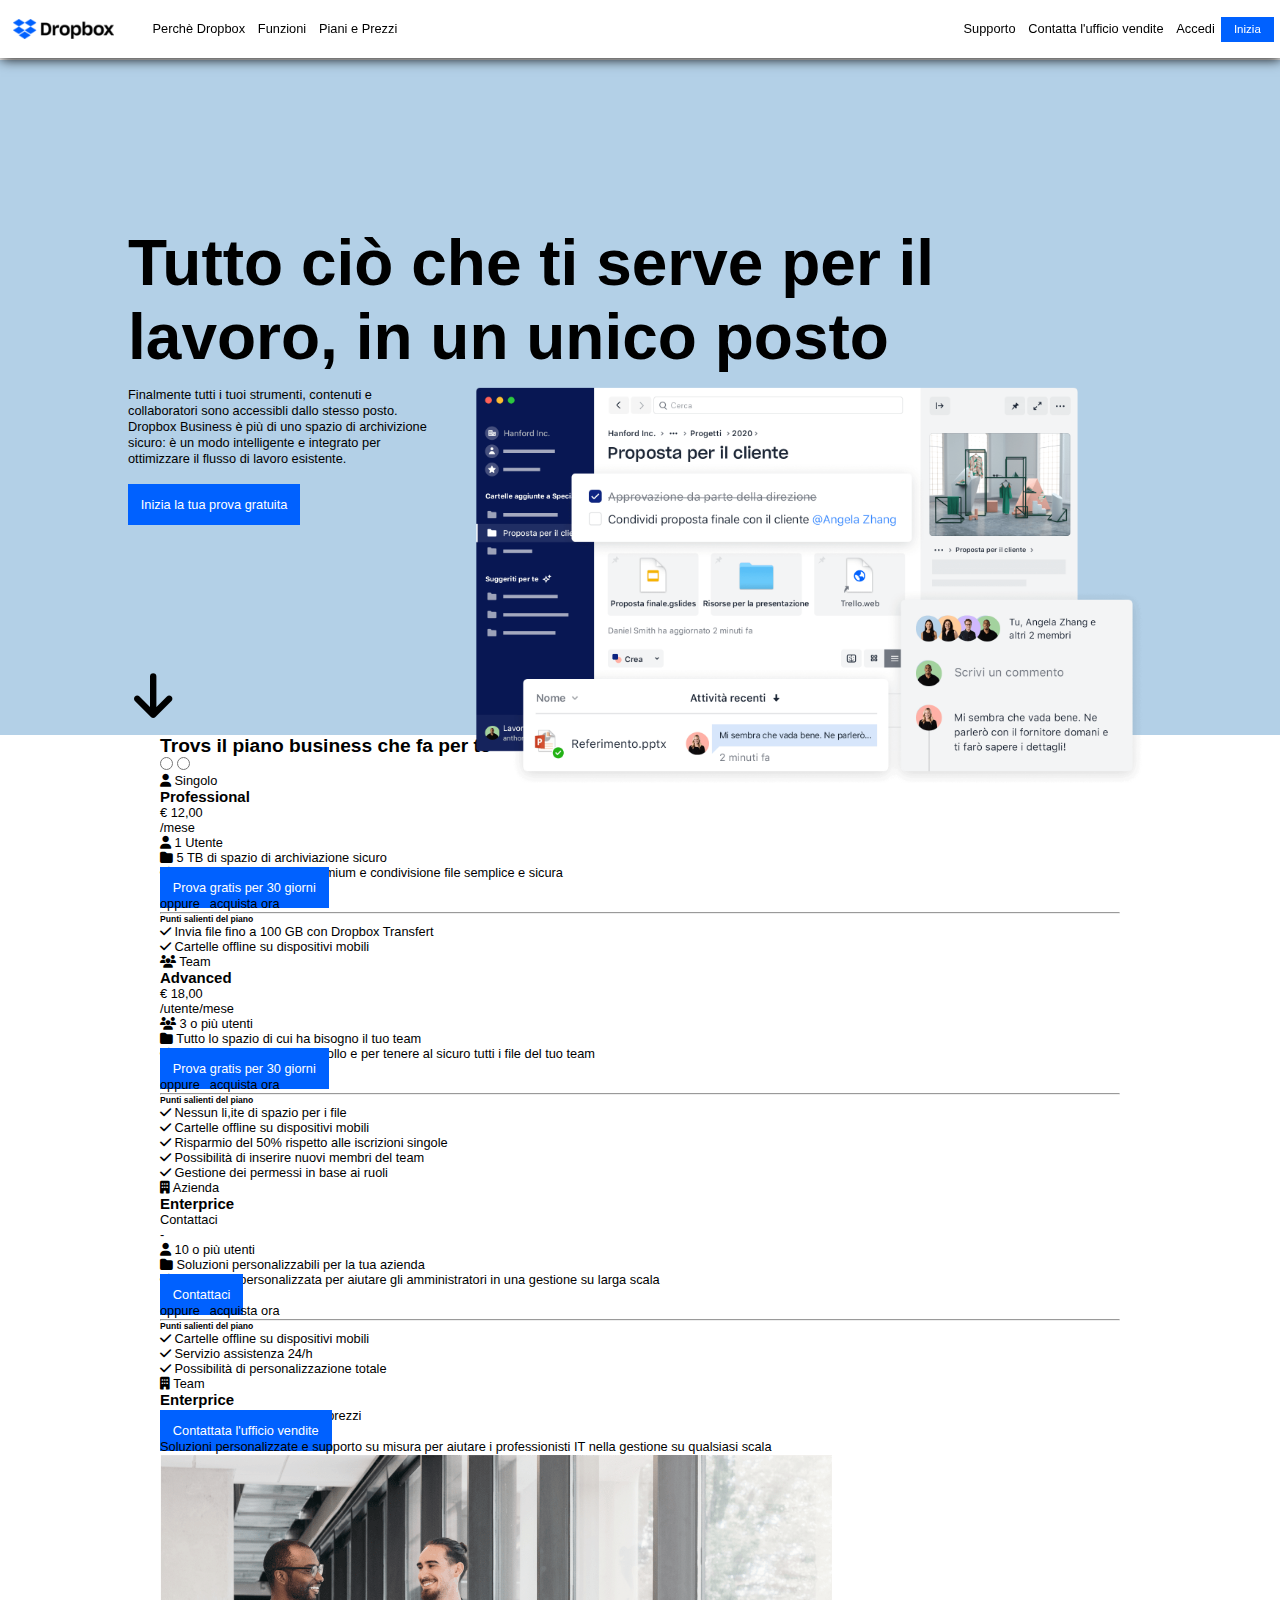
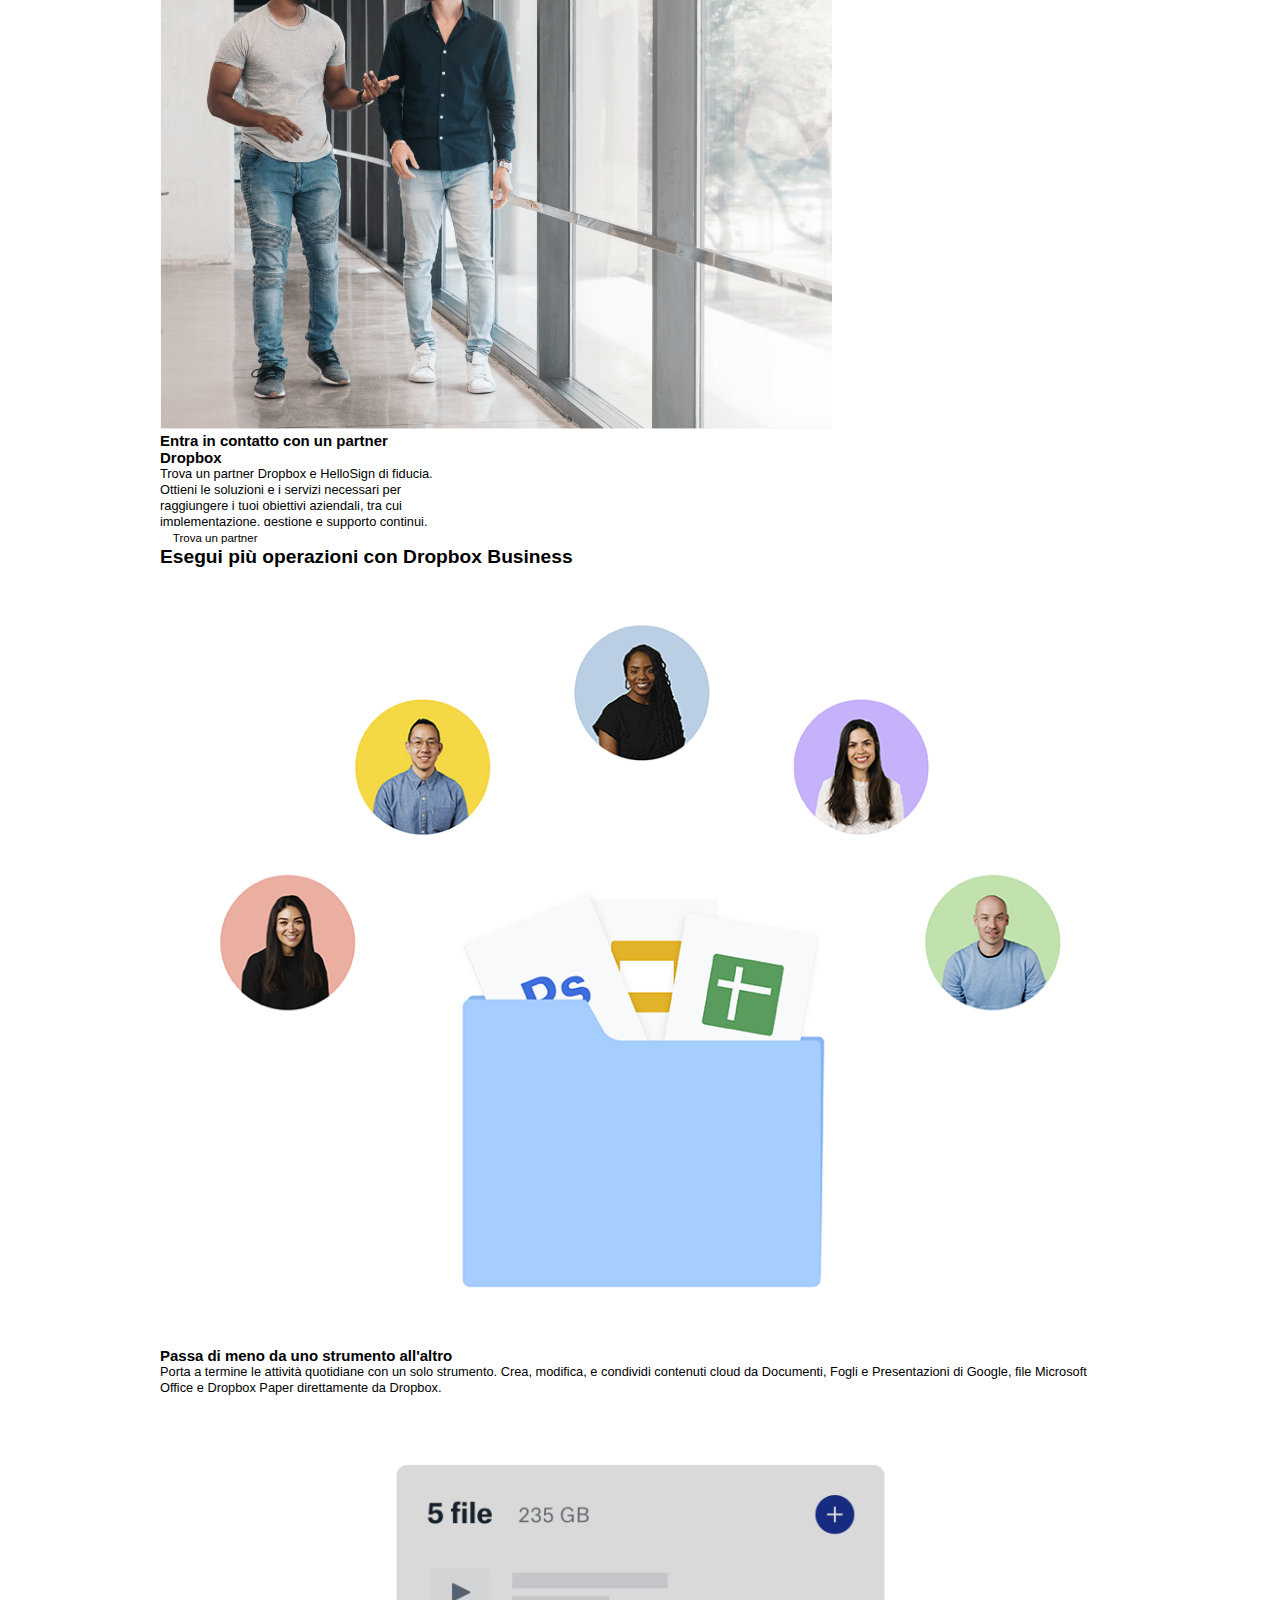
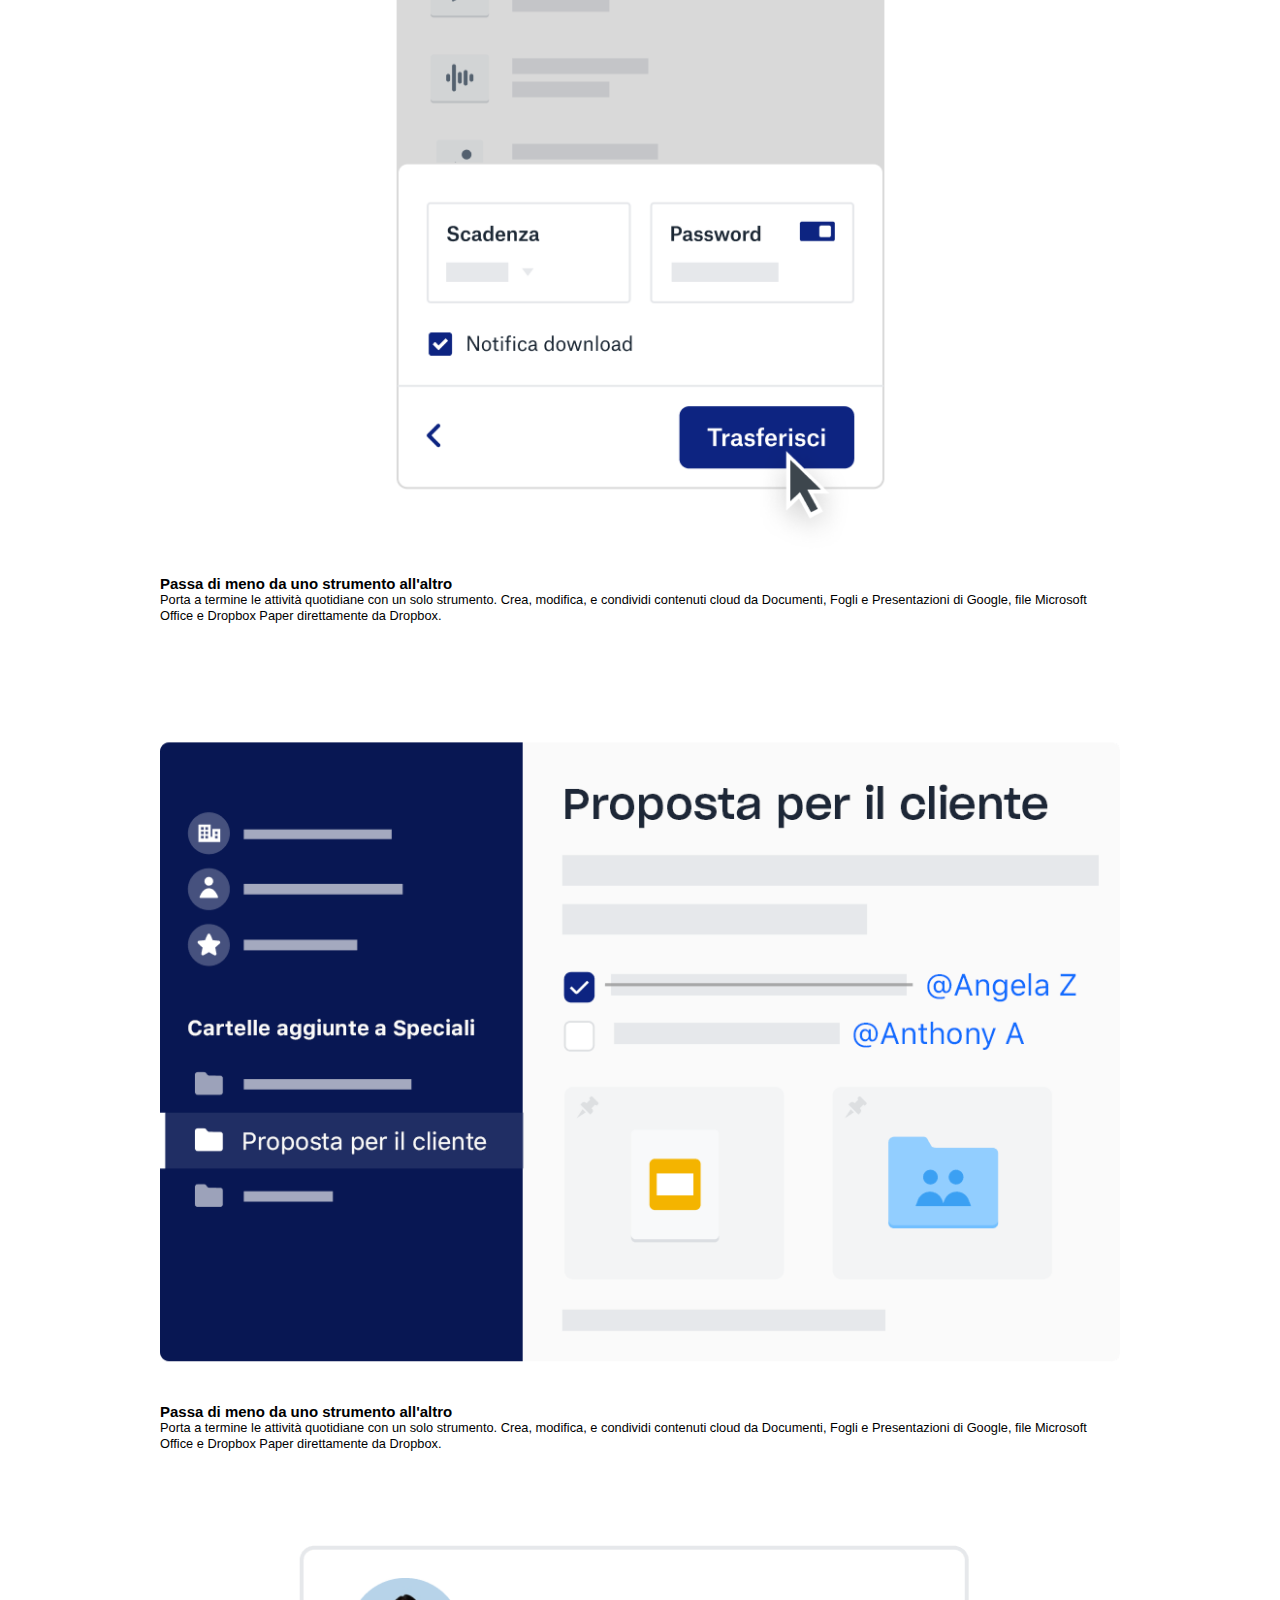
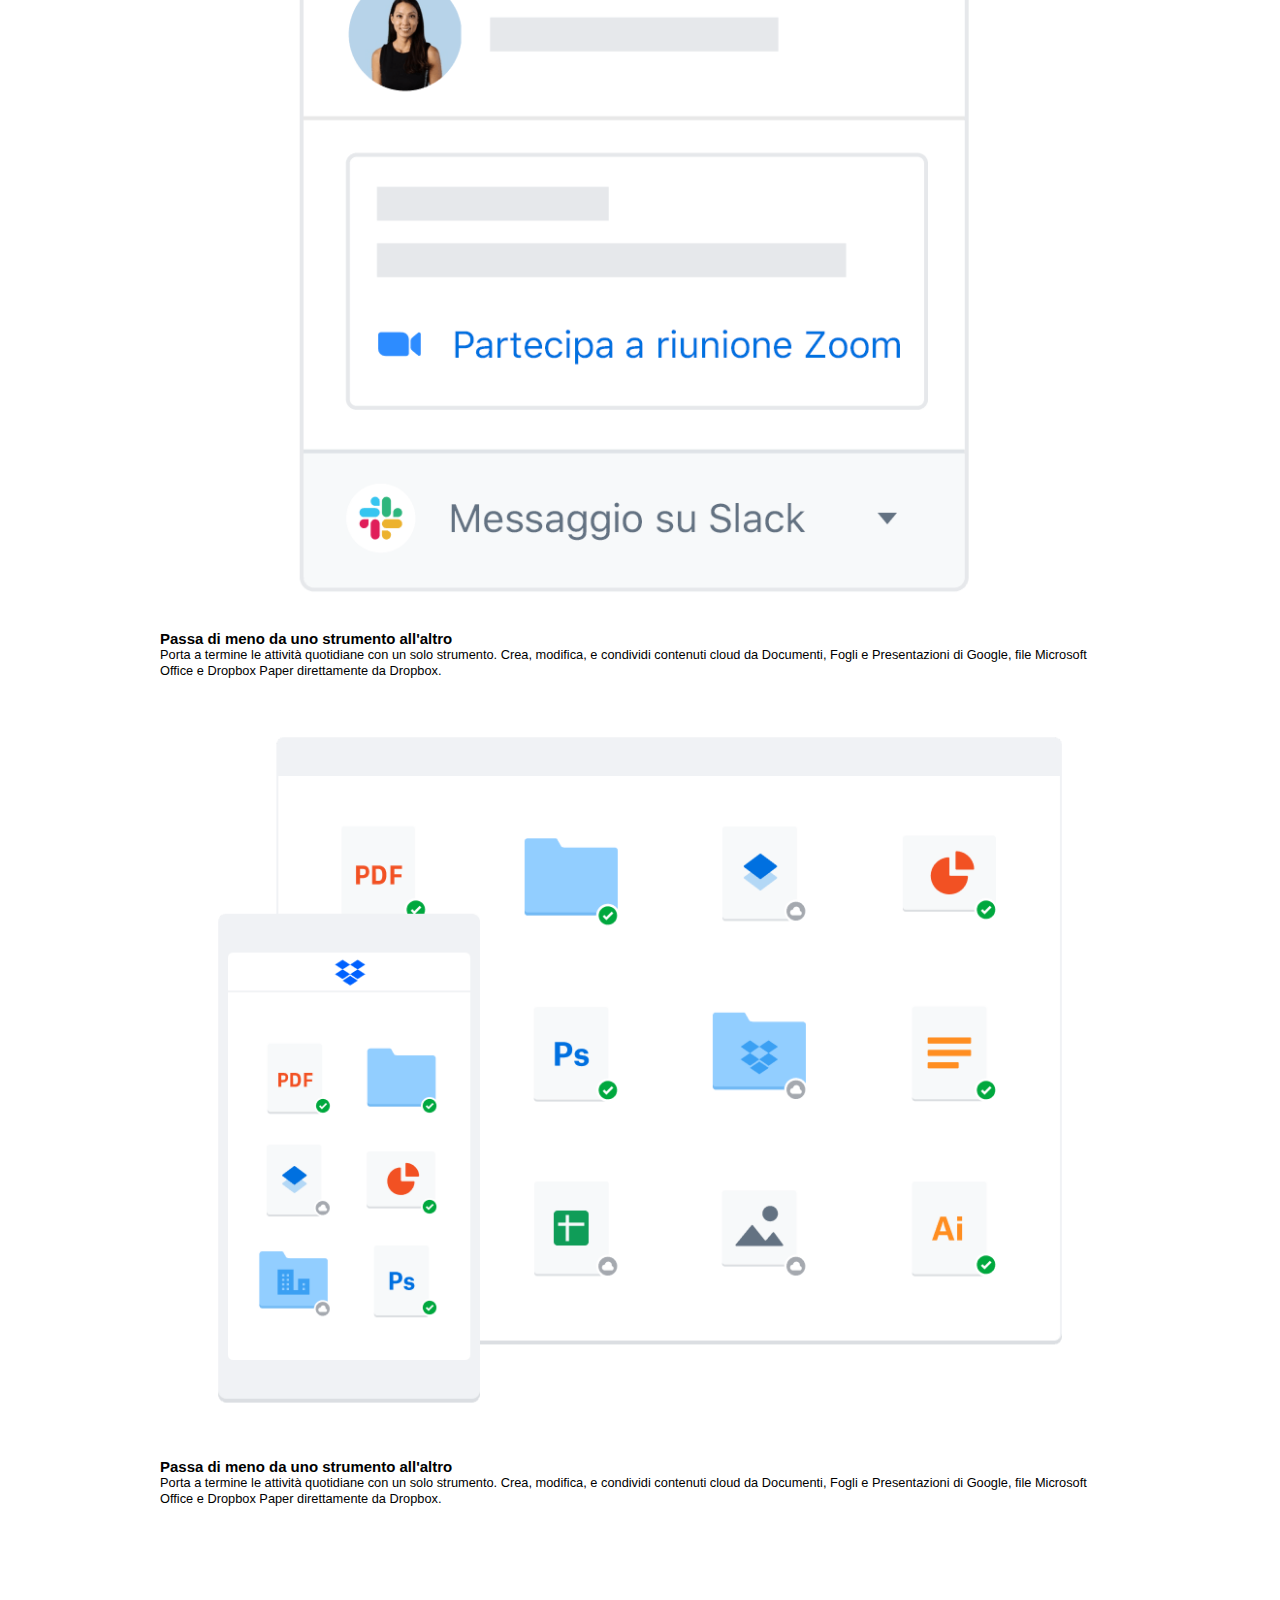
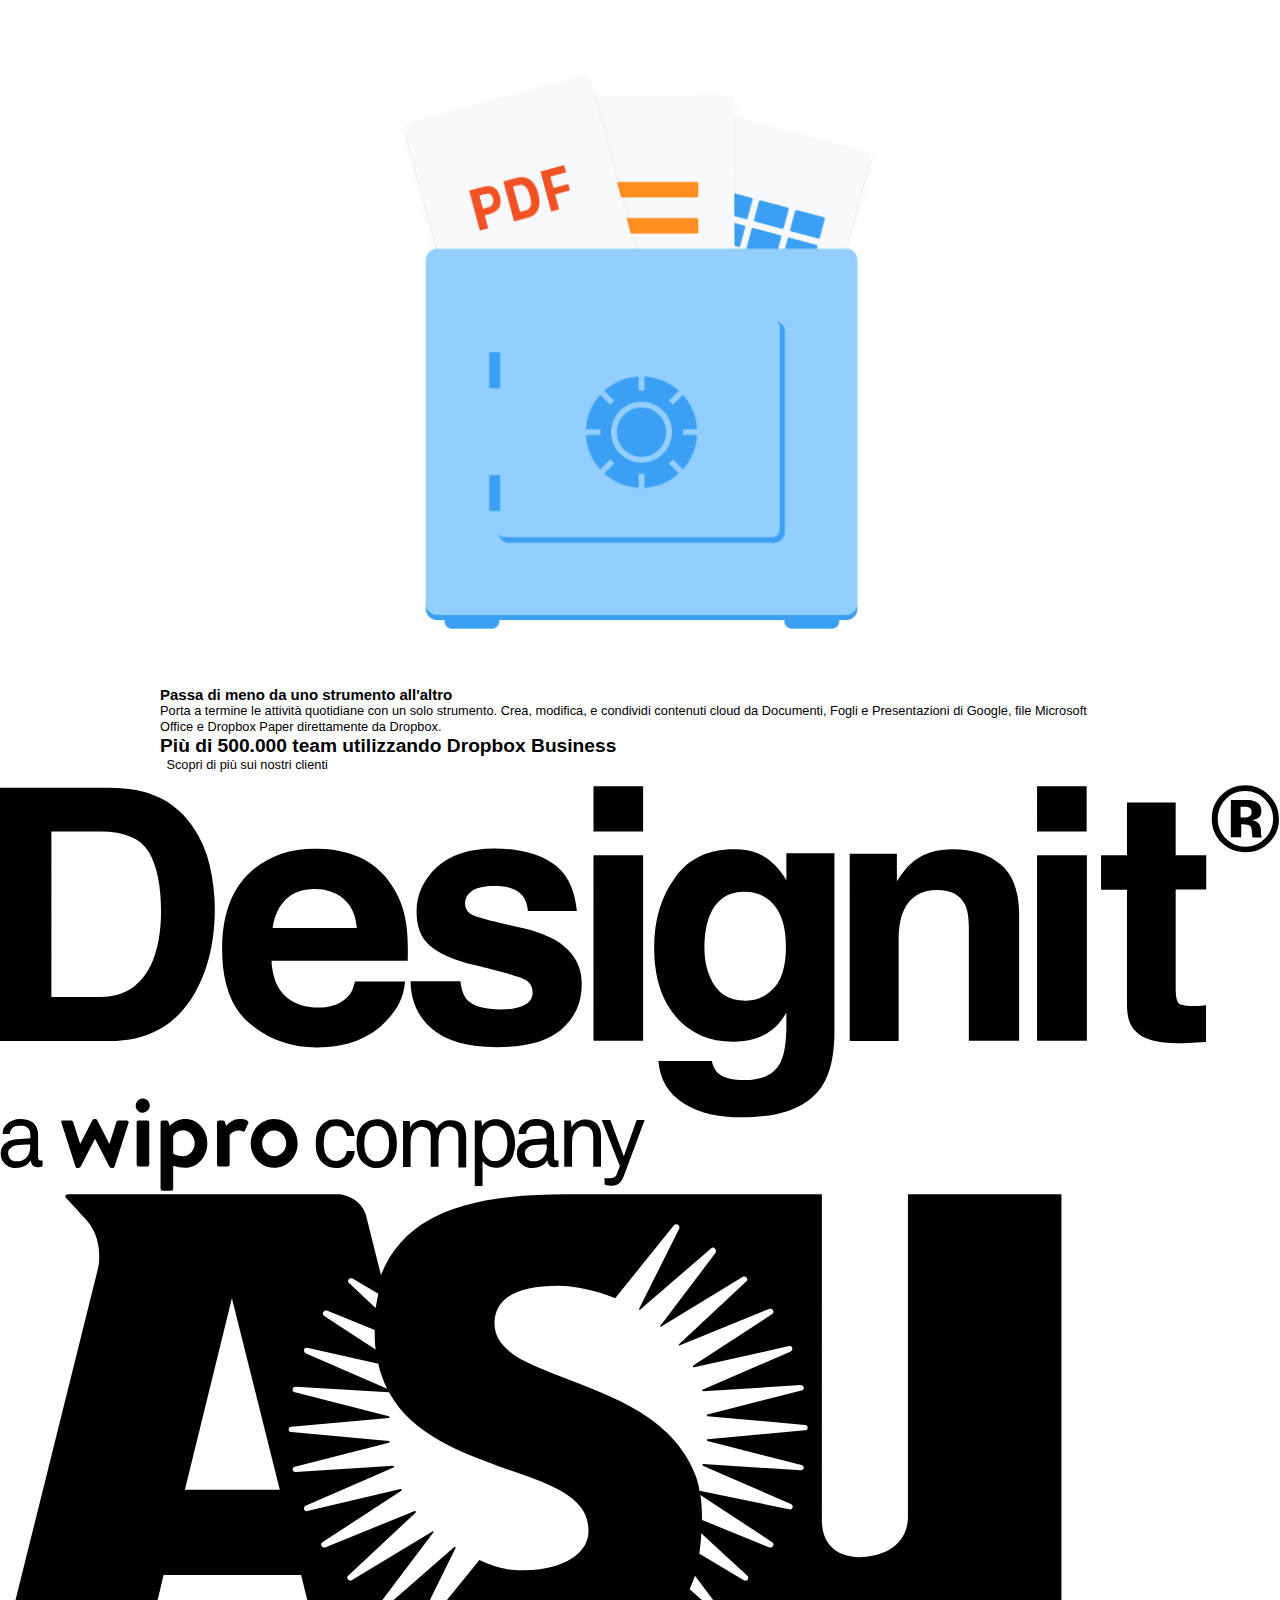
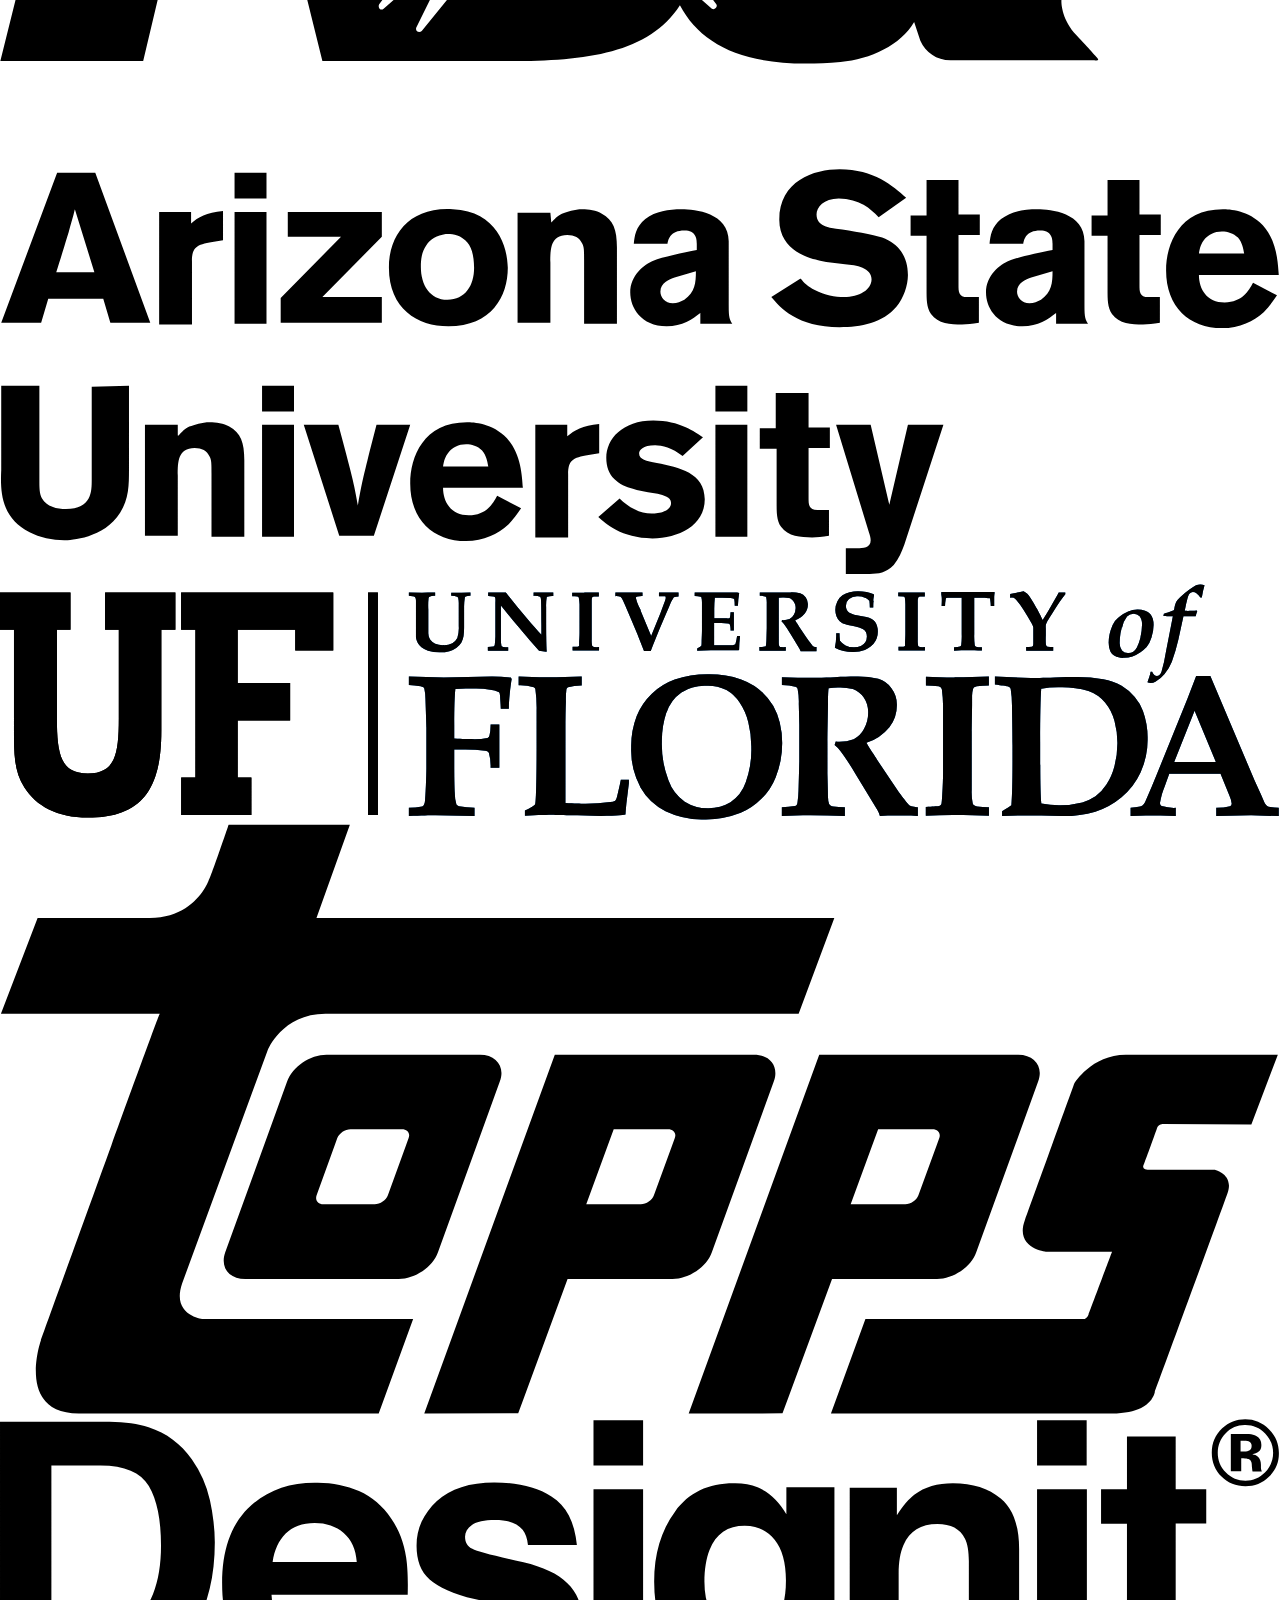
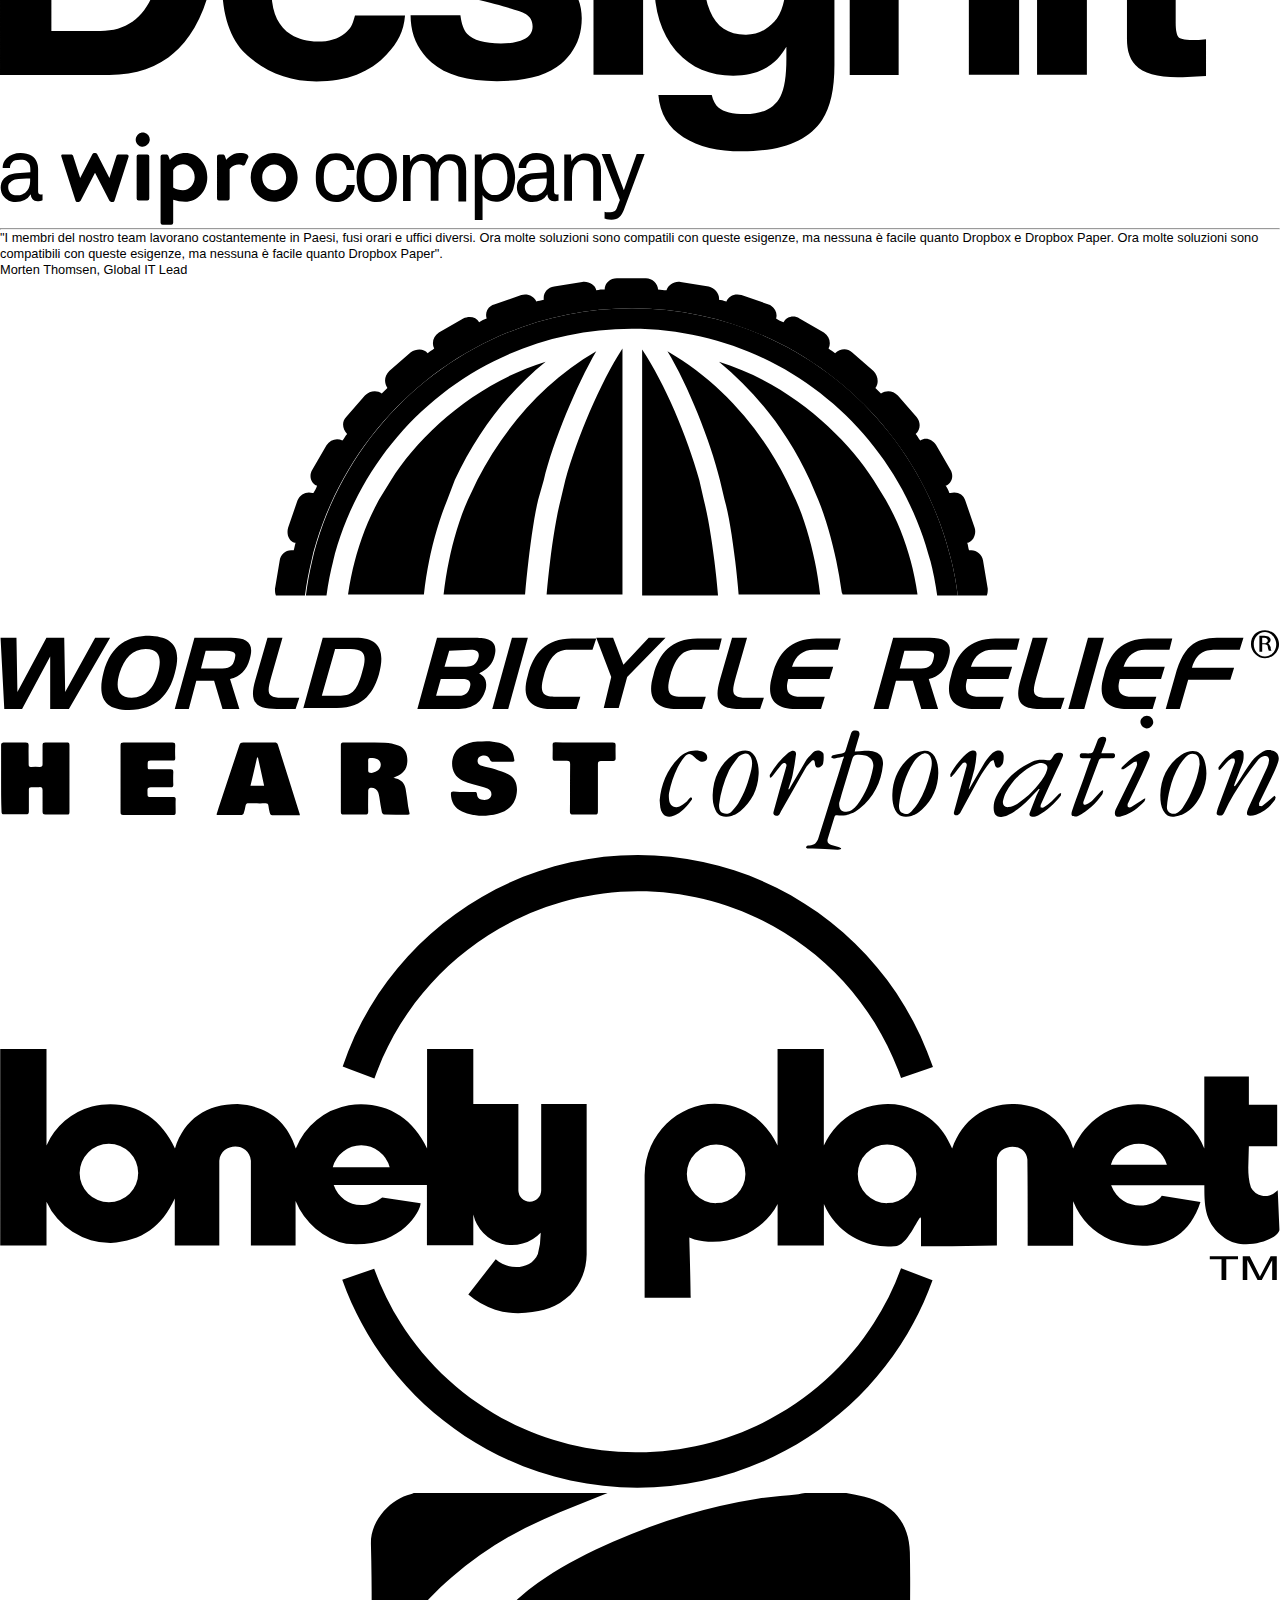
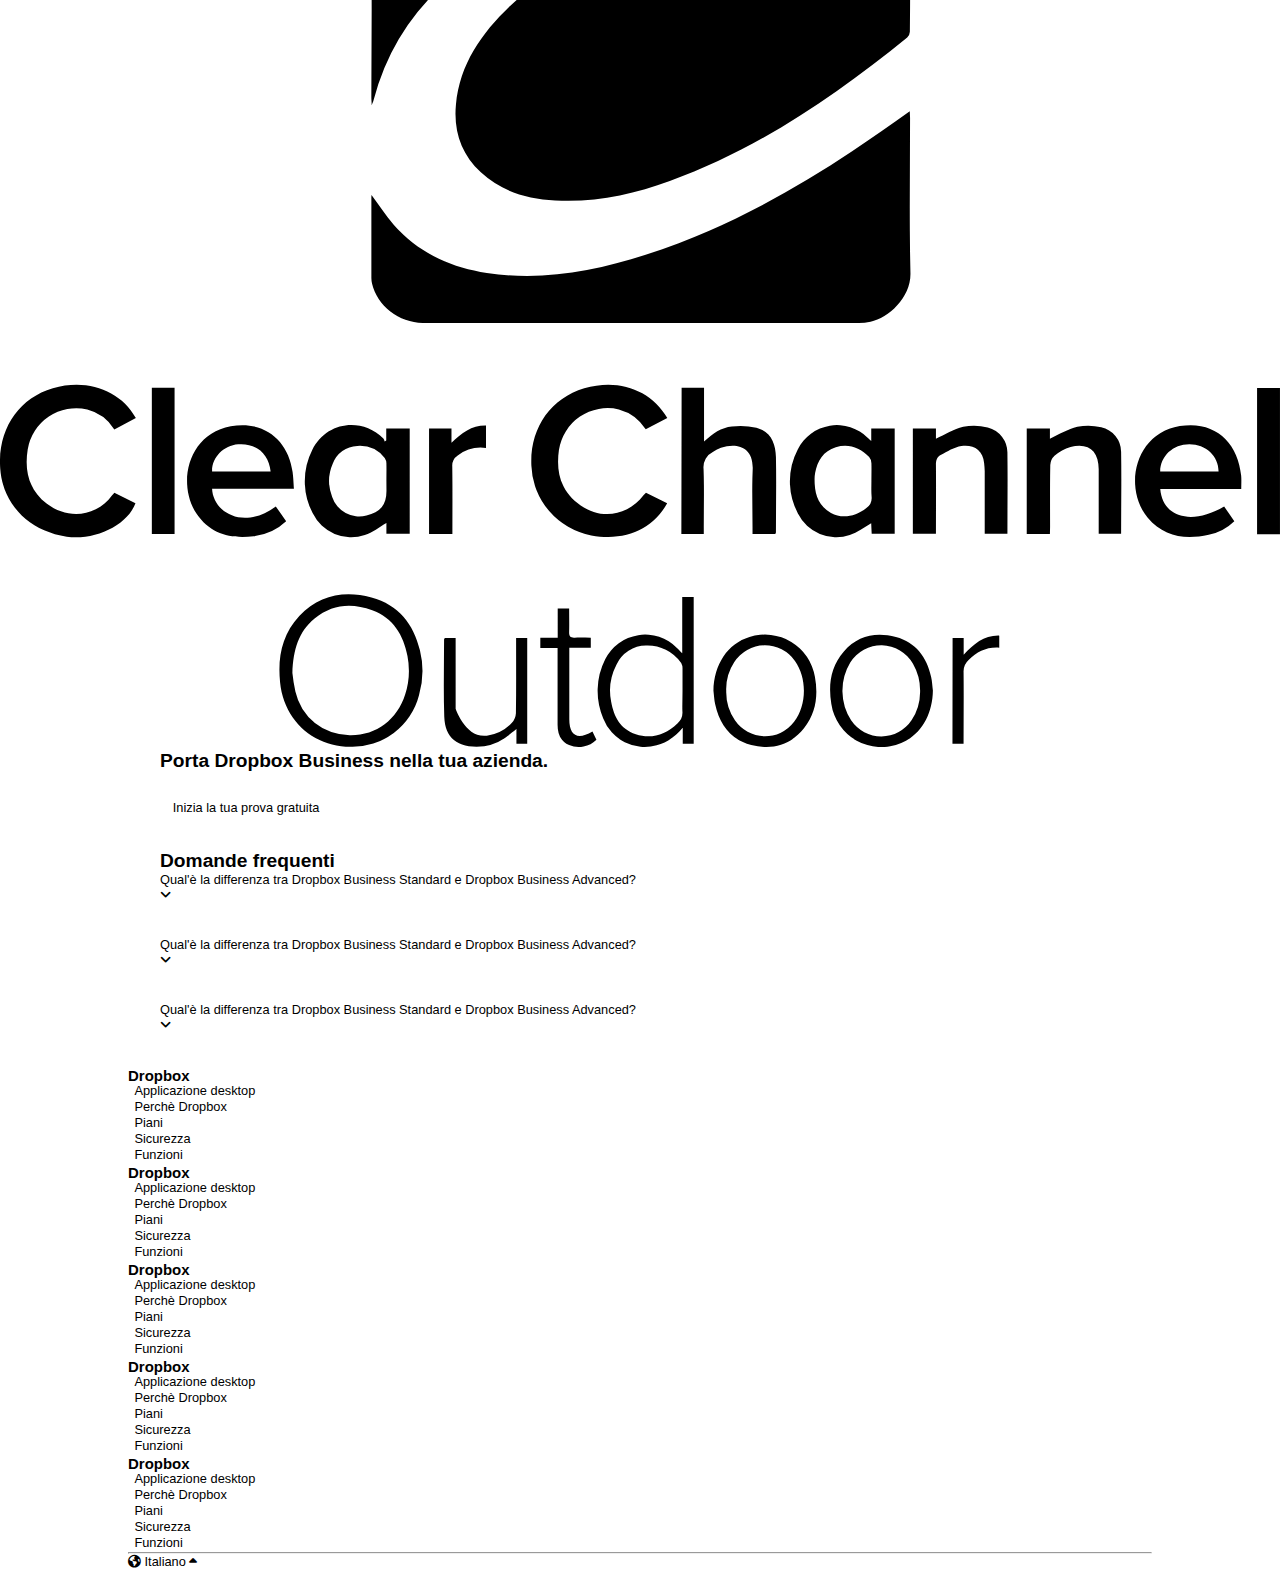
==== index.html @ fda38daa "start stilying header main" ====
<!DOCTYPE html>
<html lang="en">
<head>
    <meta charset="UTF-8">
    <meta http-equiv="X-UA-Compatible" content="IE=edge">
    <meta name="viewport" content="width=device-width, initial-scale=1.0">
    <title>Dropbox Business</title>
    <link rel="stylesheet" href="css/style.css">
    <link rel="stylesheet" href="https://cdnjs.cloudflare.com/ajax/libs/font-awesome/6.1.1/css/all.min.css">
</head>
<body>
    <!-- header -->
    <header class="padding-lr-small">
        <div class="section flex space-between">
            <!-- menu left -->
            <div class="col padding-tb-small flex ">
                <a href="/"><img class="logo" src="img/logo-small.png" alt="logo Dropbox"></a>
                <ul class="navbar flex align-self-center">
                    <li><a href="">Perchè Dropbox</a></li>
                    <li><a href="">Funzioni</a></li>
                    <li><a href="">Piani e Prezzi</a></li>
                </ul>
            </div>
            <!-- menu right -->
            <div class="col padding-tb-small flex ">
                <ul class="navbar flex align-self-center">
                    <li><a href="">Supporto</a></li>
                    <li><a href="">Contatta l'ufficio vendite</a></li>
                    <li><a href="">Accedi</a></li>
                    <li><a href="" class="btn btn-blue">Inizia</a></li>
                </ul>
            </div>
        </div>
    </header>
    <!-- main -->
    <main>

        <!--main jumbotron area -->

        <div class="section padding-tb jumbotron">
            <div class="container-lg position-relative relative-top">
                <h1 class="padding-tb-small">Tutto ciò che ti serve per il lavoro, in un unico posto</h1>
                <div class="flex gap-1 space-between">
                    <div class="col-sm">
                        <p>Finalmente tutti i tuoi strumenti, contenuti e collaboratori sono accessibli dallo stesso posto.
                        Dropbox Business è più di uno spazio di archivizione sicuro: è un modo intelligente e integrato per ottimizzare
                        il flusso di lavoro esistente.
                        </p>
                        <br><br>
                        <a class="btn btn-blue btn-lg" href="#">Inizia la tua prova gratuita</a>
                    </div>
                    <div class="col-lg">
                        <img src="img/jumbo.png" alt="header image">
                    </div>
                </div>
                <a href="#" class="position-relative relative-bottom"><i class="fa-solid fa-arrow-down"></i></a>
            </div>
        </div>

        <!--main body area -->

        <div class="section">
            <div class="container">
                <h2>Trovs il piano business che fa per te</h2>
                <div class="radiobutton">
                    <input type="radio" name="Fatturazione mensile" id="fatturazionemensile">
                    <input type="radio" name="Fatturazione annuale" id="fatturazioneannuale">
                </div>
                <div class="row">
                    <div class="col">
                        <div class="card">
                            <div class="card-header">
                                <span><i class="fa-solid fa-user"></i> Singolo</span>
                            </div>
                            <div class="card-body">
                                <h3>Professional</h3>
                                <div class="price-row">
                                    <span class="price">€ 12,00</span><br>
                                    <span class="price-period">/mese</span>
                                </div>
                                <div class="description">
                                    <ul>
                                        <li><i class="fa-solid fa-user"></i> 1 Utente</li>
                                        <li><i class="fa-solid fa-folder"></i> 5 TB di spazio di archiviazione sicuro</li>
                                        <li><i class="fa-solid fa-share-nodes"></i> Funzioni di produttività premium e condivisione file semplice e sicura</li>
                                    </ul>
                                </div>
                                <a href="#" class="btn btn-blue btn-lg">Prova gratis per 30 giorni</a>
                                <p>oppure <a href="#">acquista ora</a></p>
                                <hr>
                                <h6>Punti salienti del piano</h6>
                                <div class="description">
                                    <ul>
                                        <li><i class="fa-solid fa-check"></i> Invia file fino a 100 GB con Dropbox Transfert</li>
                                        <li><i class="fa-solid fa-check"></i> Cartelle offline su dispositivi mobili</li>
                                    </ul>
                                </div>
                            </div>
                        </div>
                        <div class="card">
                            <div class="card-header">
                                <span><i class="fa-solid fa-users"></i> Team</span>
                            </div>
                            <div class="card-body">
                                <h3>Advanced</h3>
                                <div class="price-row">
                                    <span class="price">€ 18,00</span><br>
                                    <span class="price-period">/utente/mese</span>
                                </div>
                                <div class="description">
                                    <ul>
                                        <li><i class="fa-solid fa-users"></i> 3 o più utenti</li>
                                        <li><i class="fa-solid fa-folder"></i> Tutto lo spazio di cui ha bisogno il tuo team</li>
                                        <li><i class="fa-solid fa-share-nodes"></i> Sofisticate funzioni di controllo e per tenere al sicuro tutti i file del tuo team</li>
                                    </ul>
                                </div>
                                <a href="#" class="btn btn-blue btn-lg">Prova gratis per 30 giorni</a>
                                <p>oppure <a href="#">acquista ora</a></p>
                                <hr>
                                <h6>Punti salienti del piano</h6>
                                <div class="description">
                                    <ul>
                                        <li><i class="fa-solid fa-check"></i> Nessun li,ite di spazio per i file</li>
                                        <li><i class="fa-solid fa-check"></i> Cartelle offline su dispositivi mobili</li>
                                        <li><i class="fa-solid fa-check"></i> Risparmio del 50% rispetto alle iscrizioni singole</li>
                                        <li><i class="fa-solid fa-check"></i> Possibilità di inserire nuovi membri del team</li>
                                        <li><i class="fa-solid fa-check"></i> Gestione dei permessi in base ai ruoli</li>
                                    </ul>
                                </div>
                            </div>
                        </div>
                        <div class="card">
                            <div class="card-header">
                                <span><i class="fa-solid fa-building"></i> Azienda</span>
                            </div>
                            <div class="card-body">
                                <h3>Enterprice</h3>
                                <div class="price-row">
                                    <span class="price">Contattaci</span><br>
                                    <span class="price-period">-</span>
                                </div>
                                <div class="description">
                                    <ul>
                                        <li><i class="fa-solid fa-user"></i> 10 o più utenti</li>
                                        <li><i class="fa-solid fa-folder"></i> Soluzioni personalizzabili per la tua azienda</li>
                                        <li><i class="fa-solid fa-share-nodes"></i> Assistenza personalizzata per aiutare gli amministratori in una gestione su larga scala</li>
                                    </ul>
                                </div>
                                <a href="#" class="btn btn-blue btn-lg">Contattaci</a>
                                <p>oppure <a href="#">acquista ora</a></p>
                                <hr>
                                <h6>Punti salienti del piano</h6>
                                <div class="description">
                                    <ul>
                                        <li><i class="fa-solid fa-check"></i> Cartelle offline su dispositivi mobili</li>
                                        <li><i class="fa-solid fa-check"></i> Servizio assistenza 24/h</li>
                                        <li><i class="fa-solid fa-check"></i> Possibilità di personalizzazione totale</li>
                                        
                                    </ul>
                                </div>
                            </div>
                        </div>
                        <div class="card">
                            <div class="card-header">
                                <span><i class="fa-solid fa-building"></i> Team</span>
                            </div>
                            <div class="card-body">
                                <h3>Enterprice</h3>
                                <div class="price-row">
                                    <span class="price">Contatta l'ufficio vendite per i prezzi</span>
                                </div>
                                    <div class="description">
                                        <a href="#" class="btn btn-blue btn-lg">Contattata l'ufficio vendite</a>
                                        <p>Soluzioni personalizzate e supporto su misura per aiutare i professionisti IT nella gestione su qualsiasi scala</p>
                                    </div>
                            </div>
                        </div>
                    </div>
                </div>
            </div>
        </div>
        <div class="section">
            <div class="container">
                <div class="row">
                    <div class="col col-lg">
                        <img src="img/partner.png" alt="ragazzi che parlano">
                    </div>
                    <div class="col col-sm">
                        <h3>Entra in contatto con un partner Dropbox</h3>
                        <p>Trova un partner Dropbox e HelloSign di fiducia. Ottieni le soluzioni e i servizi necessari per raggiungere i tuoi obiettivi aziendali, tra cui implementazione, gestione e supporto continui.</p>
                        <a href="#" class="btn btn-light">Trova un partner</a>
                    </div>
                </div>
            </div>
        </div>
        <div class="section">
            <div class="container">
                <h2>Esegui più operazioni con Dropbox Business</h2>
                <div class="row">
                    <div class="col">
                        <img src="img/business-feature-switching-tools.png" alt="Switching tools">
                        <h3>Passa di meno da uno strumento all'altro</h3>
                        <p>Porta a termine le attività quotidiane con un solo strumento. Crea, modifica, e condividi contenuti cloud da Documenti, Fogli e Presentazioni di Google, file Microsoft Office e Dropbox Paper direttamente da Dropbox.</p>
                    </div>
                    <div class="col">
                        <img src="img/business-feature-send-files-it.png" alt="sending file">
                        <h3>Passa di meno da uno strumento all'altro</h3>
                        <p>Porta a termine le attività quotidiane con un solo strumento. Crea, modifica, e condividi contenuti cloud da Documenti, Fogli e Presentazioni di Google, file Microsoft Office e Dropbox Paper direttamente da Dropbox.</p>
                    </div>
                    <div class="col">
                        <img src="img/business-feature-coordinate-it.png" alt="coordinate">
                        <h3>Passa di meno da uno strumento all'altro</h3>
                        <p>Porta a termine le attività quotidiane con un solo strumento. Crea, modifica, e condividi contenuti cloud da Documenti, Fogli e Presentazioni di Google, file Microsoft Office e Dropbox Paper direttamente da Dropbox.</p>
                    </div>
                    <div class="col">
                        <img src="img/business-feature-integrations-it.png" alt="integrations">
                        <h3>Passa di meno da uno strumento all'altro</h3>
                        <p>Porta a termine le attività quotidiane con un solo strumento. Crea, modifica, e condividi contenuti cloud da Documenti, Fogli e Presentazioni di Google, file Microsoft Office e Dropbox Paper direttamente da Dropbox.</p>
                    </div>
                    <div class="col">
                        <img src="img/business-feature-multi-device.png" alt="multi device">
                        <h3>Passa di meno da uno strumento all'altro</h3>
                        <p>Porta a termine le attività quotidiane con un solo strumento. Crea, modifica, e condividi contenuti cloud da Documenti, Fogli e Presentazioni di Google, file Microsoft Office e Dropbox Paper direttamente da Dropbox.</p>
                    </div>
                    <div class="col">
                        <img src="img/business-feature-security.png" alt="security">
                        <h3>Passa di meno da uno strumento all'altro</h3>
                        <p>Porta a termine le attività quotidiane con un solo strumento. Crea, modifica, e condividi contenuti cloud da Documenti, Fogli e Presentazioni di Google, file Microsoft Office e Dropbox Paper direttamente da Dropbox.</p>
                    </div>
                </div>
            </div>
        </div>
        <div class="section">
            <div class="container">
                <div class="row">
                    <div class="col col-lg">
                        <h2>Più di 500.000 team utilizzando Dropbox Business</h2>
                        <a href="#">Scopri di più sui nostri clienti</a>
                    </div>
                </div>
            </div>
        </div>

        <!--main footer area -->

        <div class="section">
            <div class="row">
                <div class="col">
                    <div class="square">
                        <img src="img/designit.svg" alt="designit">
                    </div>
                    <div class="square">
                        <img src="img/arizona_state_university.svg" alt="ASU">
                    </div>
                    <div class="square">
                        <img src="img/university_of_florida.svg" alt="UF">
                    </div>
                    <div class="square">
                        <img src="img/topps.svg" alt="topps">
                    </div>
                </div>
                <div class="col">
                    <img src="img/designit.svg" alt="designit">
                    <hr>
                    <p>"I membri del nostro team lavorano costantemente in Paesi, fusi orari e uffici diversi. Ora molte soluzioni sono compatili con queste esigenze, ma nessuna è facile quanto Dropbox e Dropbox Paper. Ora molte soluzioni sono compatibili con queste esigenze, ma nessuna è facile quanto Dropbox Paper".</p>
                    <p>Morten Thomsen, Global IT Lead</p>
                </div>
                <div class="col">
                    <div class="square">
                        <img src="img/world_bicycle_relief.svg" alt="WBR">
                    </div>
                    <div class="square">
                        <img src="img/hearst_corp.svg" alt="HC">
                    </div>
                    <div class="square">
                        <img src="img/lonely_planet.svg" alt="LP">
                    </div>
                    <div class="square">
                        <img src="img/clear_channel.svg" alt="clear channel">
                    </div>
                </div>
            </div>
        </div>
        <div class="section">
            <div class="container">
                <div class="row">
                    <div class="col col-lg">
                        <h2>Porta Dropbox Business nella tua azienda.</h2>
                    </div>
                    <div class="col col-sm">
                        <a href="#" class="btn btn-light btn-lg">Inizia la tua prova gratuita</a>
                    </div>
                </div>
            </div>
        </div>
        <div class="section">
            <div class="container">
                <h2>Domande frequenti</h2>
                <div class="row">
                    <div class="col-col-lg">
                        <span>Qual'è la differenza tra Dropbox Business Standard e Dropbox Business Advanced?</span>
                    </div>
                    <div class="col col-sm">
                        <i class="fa-solid fa-angle-down"></i>
                    </div>
                </div>
                <div class="row">
                    <div class="col-col-lg">
                        <span>Qual'è la differenza tra Dropbox Business Standard e Dropbox Business Advanced?</span>
                    </div>
                    <div class="col col-sm">
                        <i class="fa-solid fa-angle-down"></i>
                    </div>
                </div>
                <div class="row">
                    <div class="col-col-lg">
                        <span>Qual'è la differenza tra Dropbox Business Standard e Dropbox Business Advanced?</span>
                    </div>
                    <div class="col col-sm">
                        <i class="fa-solid fa-angle-down"></i>
                    </div>
                </div>
            </div>
        </div>
    </main>

    <!-- footer -->
    <footer>
        <div class="section">
            <div class="container-lg">
                <div class="row">
                    <div class="col">
                        <h3>Dropbox</h3>
                        <ul>
                            <li><a href="#">Applicazione desktop</a></li>
                            <li><a href="#">Perchè Dropbox</a></li>
                            <li><a href="#">Piani</a></li>
                            <li><a href="#">Sicurezza</a></li>
                            <li><a href="#">Funzioni</a></li>
                        </ul>
                    </div>
                    <div class="col">
                        <h3>Dropbox</h3>
                        <ul>
                            <li><a href="#">Applicazione desktop</a></li>
                            <li><a href="#">Perchè Dropbox</a></li>
                            <li><a href="#">Piani</a></li>
                            <li><a href="#">Sicurezza</a></li>
                            <li><a href="#">Funzioni</a></li>
                        </ul>
                    </div>
                    <div class="col">
                        <h3>Dropbox</h3>
                        <ul>
                            <li><a href="#">Applicazione desktop</a></li>
                            <li><a href="#">Perchè Dropbox</a></li>
                            <li><a href="#">Piani</a></li>
                            <li><a href="#">Sicurezza</a></li>
                            <li><a href="#">Funzioni</a></li>
                        </ul>
                    </div>
                    <div class="col">
                        <h3>Dropbox</h3>
                        <ul>
                            <li><a href="#">Applicazione desktop</a></li>
                            <li><a href="#">Perchè Dropbox</a></li>
                            <li><a href="#">Piani</a></li>
                            <li><a href="#">Sicurezza</a></li>
                            <li><a href="#">Funzioni</a></li>
                        </ul>
                    </div>
                    <div class="col">
                        <h3>Dropbox</h3>
                        <ul>
                            <li><a href="#">Applicazione desktop</a></li>
                            <li><a href="#">Perchè Dropbox</a></li>
                            <li><a href="#">Piani</a></li>
                            <li><a href="#">Sicurezza</a></li>
                            <li><a href="#">Funzioni</a></li>
                        </ul>
                    </div>
                </div>
                <hr>
                <div class="language"><i class="fa-solid fa-earth-americas"></i> Italiano <i class="fa-solid fa-caret-up"></i></div>
            </div>
        </div>
    </footer>
</body>
</html>
---- css/style.css ----
* {
    margin: 0;
    padding: 0;
    box-sizing: border-box;
}
html {
    font-family: sans-serif;
    font-size: .8rem;
}

:root {
    --btn-color: #0061ff;
    --jumbotron-bg:#b3d0e7;
    --red-color:#d5001f;
    --black-color: #000000;
    --brown-color:#61092b;
    --orange-color: #ff1b1c;
    --lemon-color:#ffd72f;
    --azure-color: #0093ce;
    --blue-color:#0e2381;
    --gray-color: #f5f5f5;
    --green-color:#a2d39b;
}

/* tags selector */
header {
    position: fixed;
    top: 0;
    left: 0;
    right: 0;
    background: #fff;
    z-index: 999;
    box-shadow: 1px 1px 12px;
}
main {
    padding-top: 60px;
}
a {
    padding: .5rem .5rem;
    text-decoration: none;
    color: var(--black-color);
}
img {
    width: 100%;
}
ul {
    list-style: none;
}
h1 {
    font-size: 5rem;
}
a, p {
    line-height: 1.25rem;
}
/* class standard styles */

.section {
    max-width: 100%;
    width: 100%;
}
.container {
    max-width: 960px;
    width: 100%;
    margin: 0 auto;
}
.padding-tb{
    padding-top: 2rem;
    padding-bottom: 2rem;
}
.padding-tb-small{
    padding-top: 1rem;
    padding-bottom: 1rem;
}
.padding-lr {
    padding-left: 1rem;
    padding-right: 1rem;
}
.padding-lr-small{
    padding-left: .5rem;
    padding-right: .5rem;
}
.flex {
    display: flex;
}
.space-between {
    justify-content: space-between;
}
.justify-center{
    justify-content: center;
}
.align-content-center {
    align-items: center;
}
.align-self-center {
    align-self: center;
}
.col {
    min-height: 50px;
}
.btn {
    font-size: .9rem;
    min-width: 40px;
    text-align: center;
    cursor: pointer;
    padding:.5rem 1rem;
}
.btn-lg {
    padding: 1rem;
    font-size: 1rem;
}
.btn-blue {
    background-color: var(--btn-color);
    color: white;
}
.btn-light {
    background-color: white;
    color: var(--black-color);
}
/* header style */

.logo {
    width: 80%;
    vertical-align: bottom;
}

/*  main style */

.jumbotron {
    background-color: var(--jumbotron-bg);
}
.container-lg {
    width: 100%;
    max-width: 1024px;
    margin: 0 auto;
}
.col-sm {
    max-width: 30%;
    width: 100%;
}
.col-lg {
    max-width: 70%;
    width: 100%;
}
.gap-1 {
    gap: 1rem;
}
.gap-2 {
    gap: 2rem;
}
.position-relative {
    position: relative;
}
.relative-top {
    top: 10rem;
}
.relative-bottom {
    bottom: 9rem;
}
.fa-arrow-down {
    font-size: 4rem;
    bottom: 9rem;
    left: 0;
}
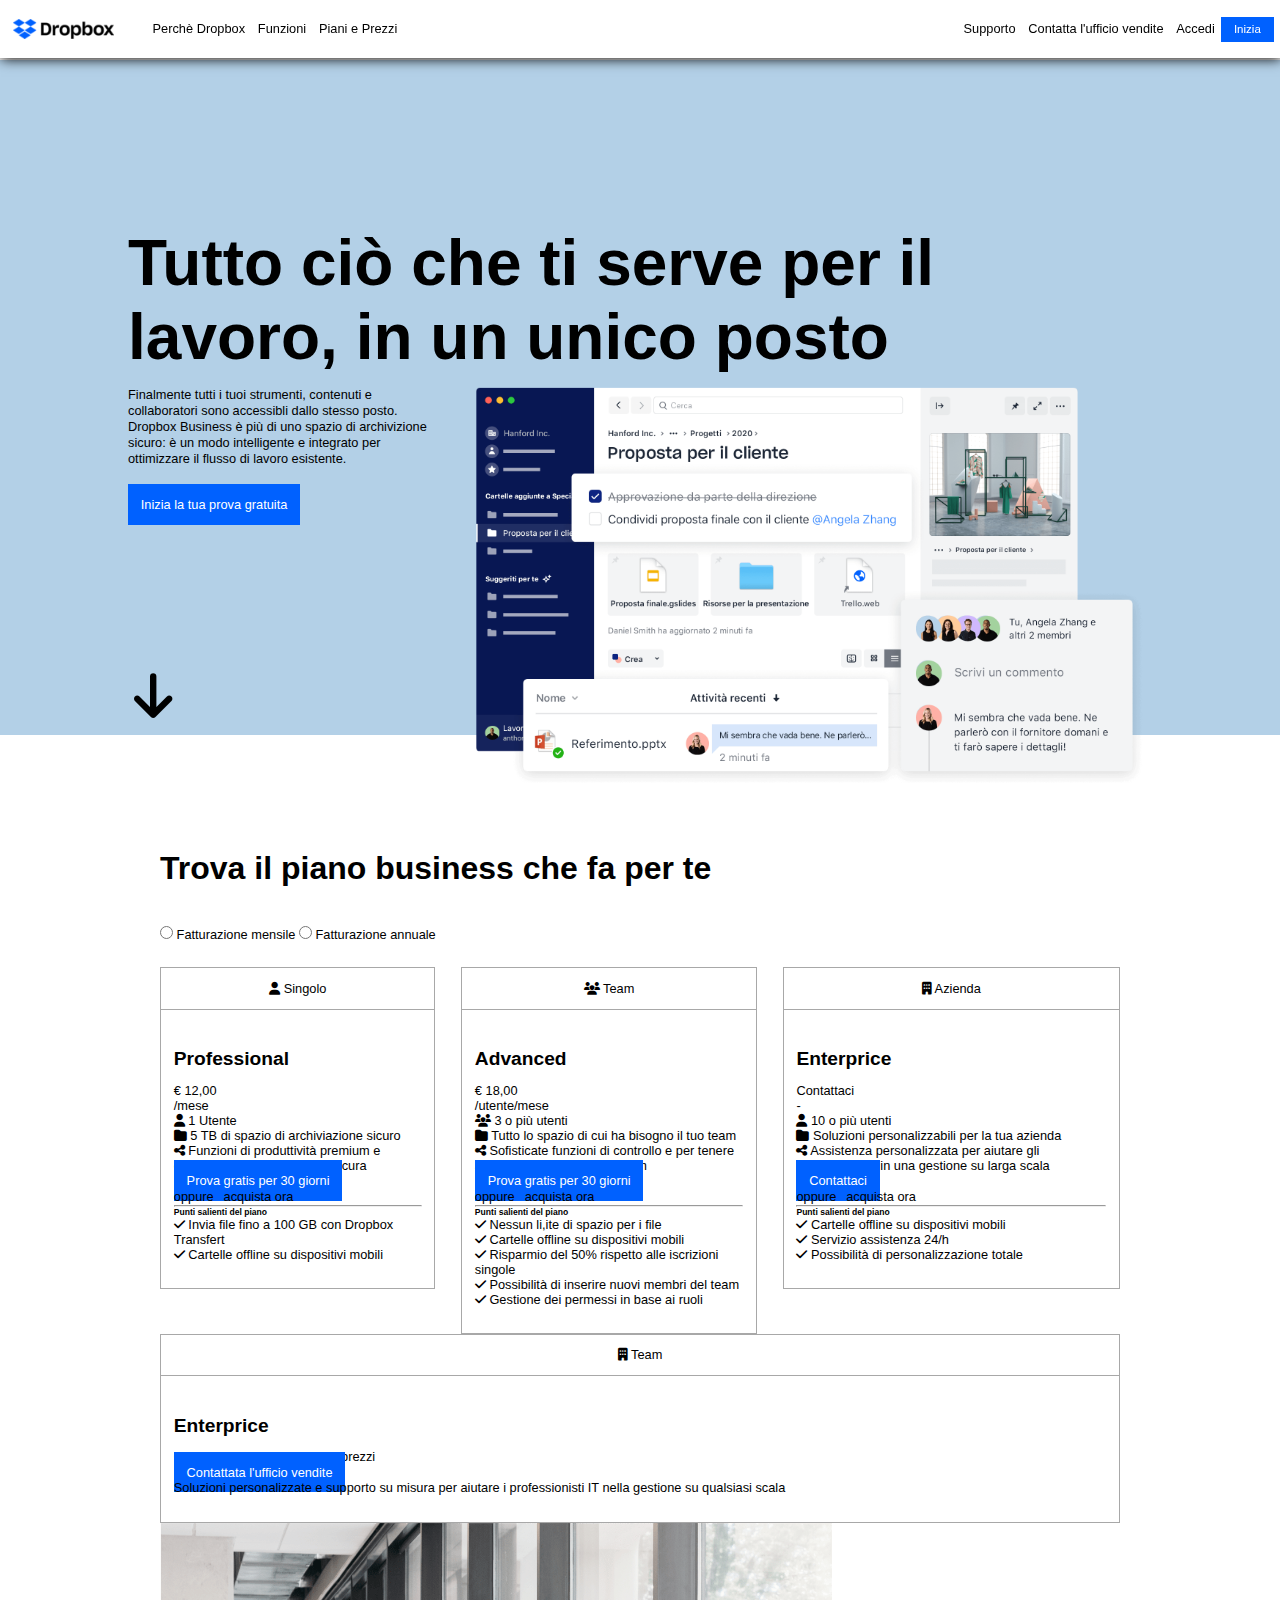
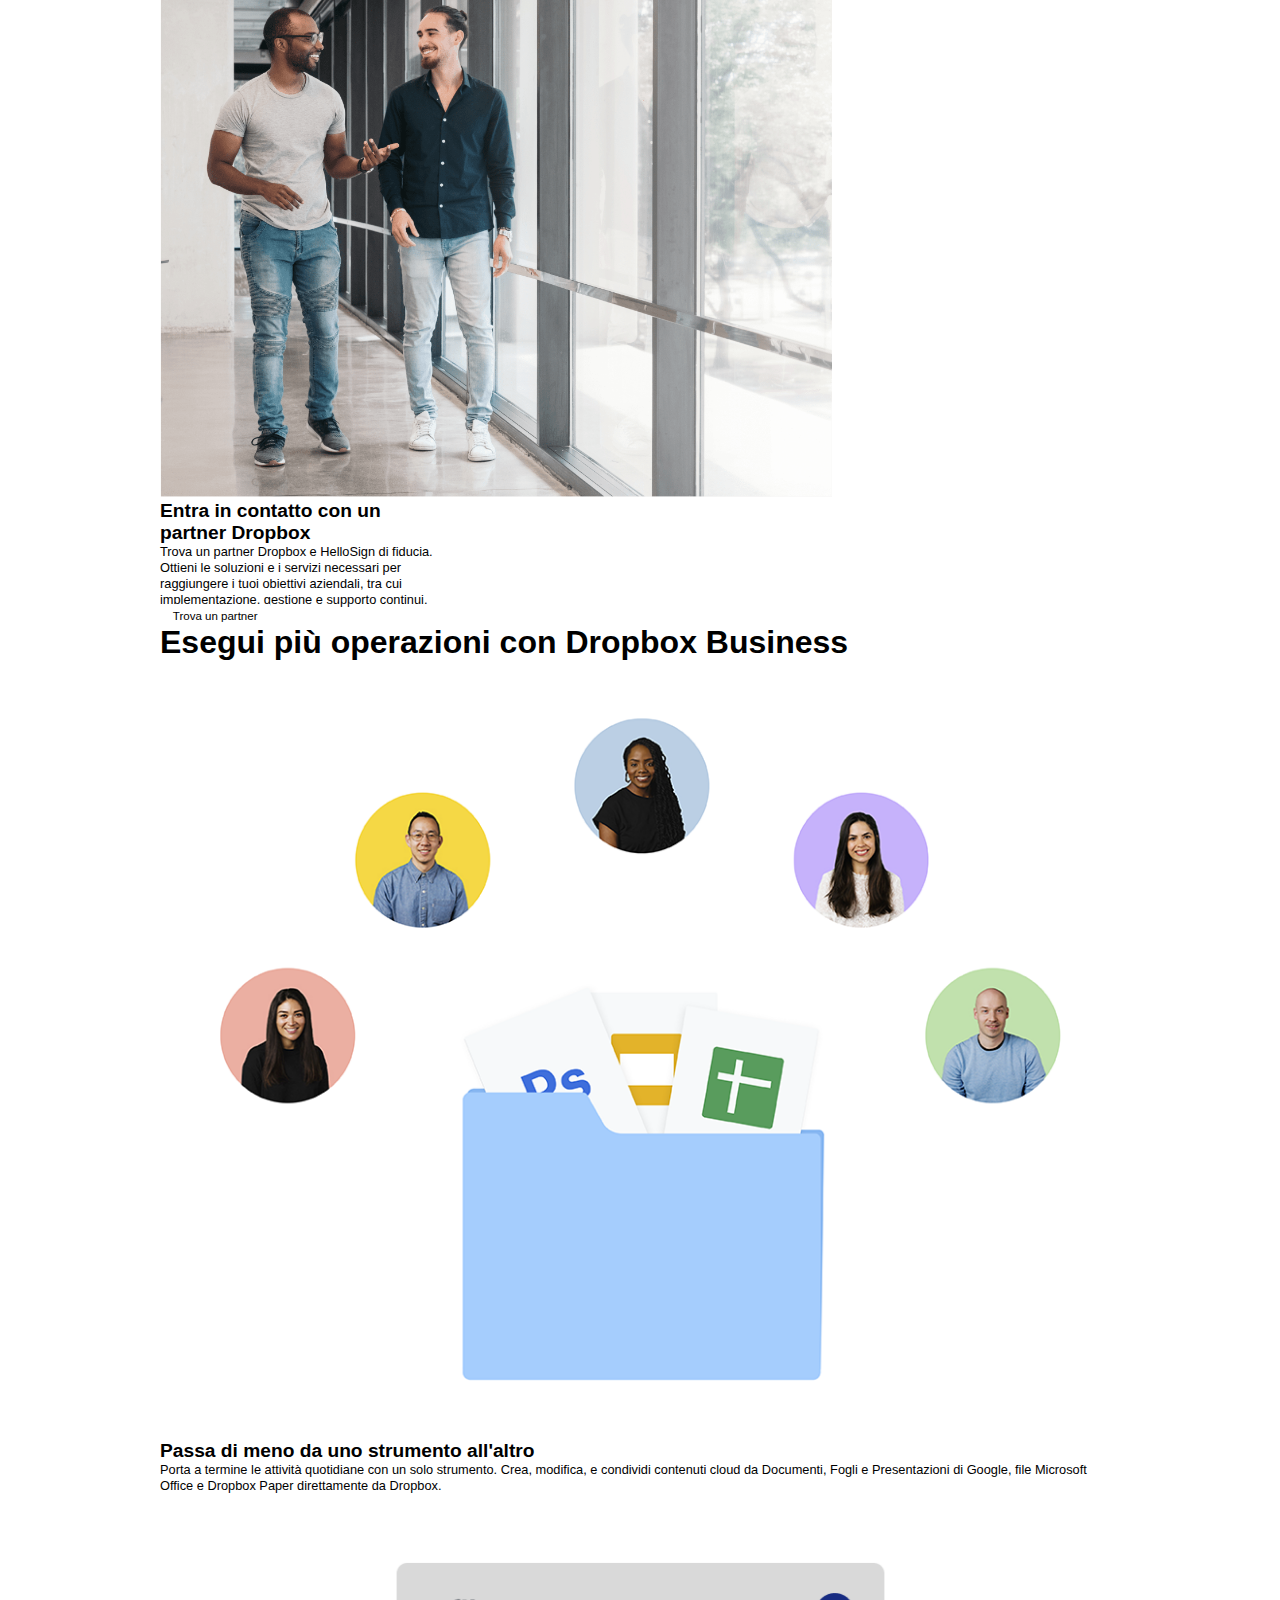
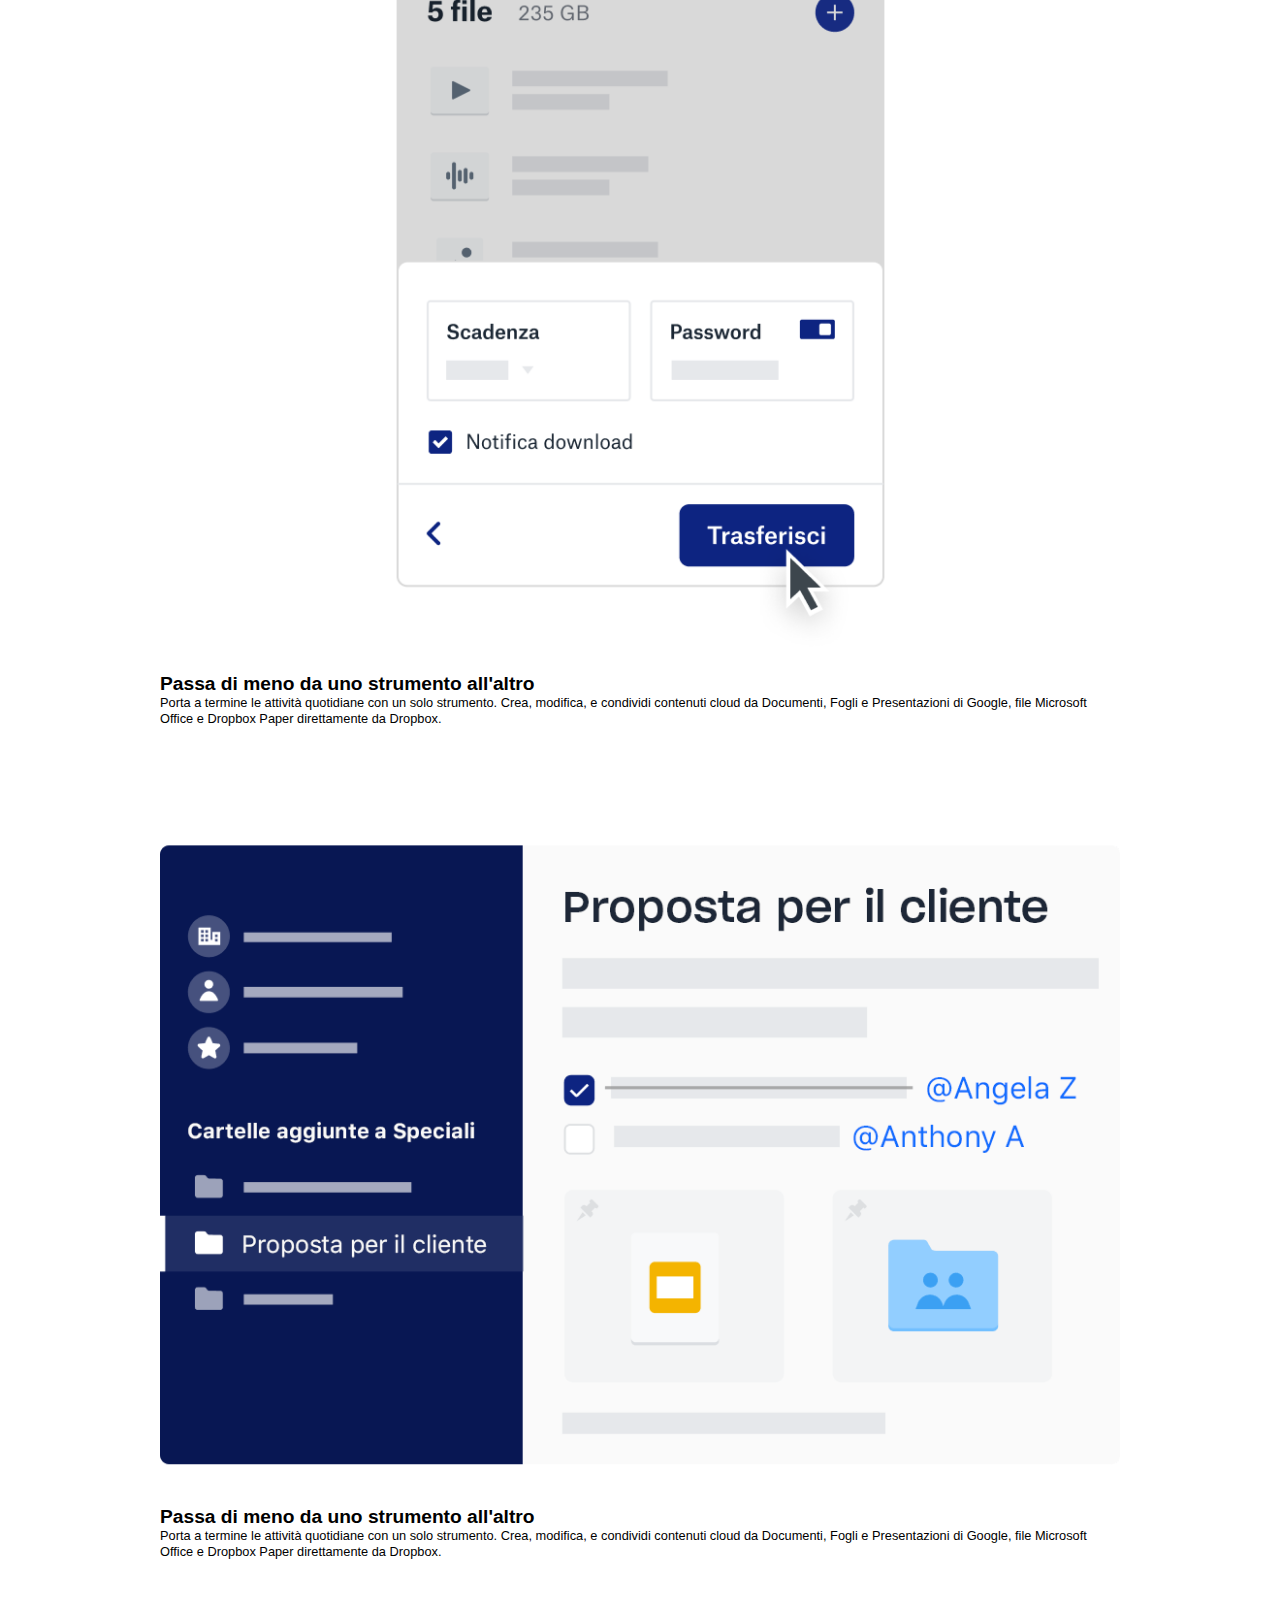
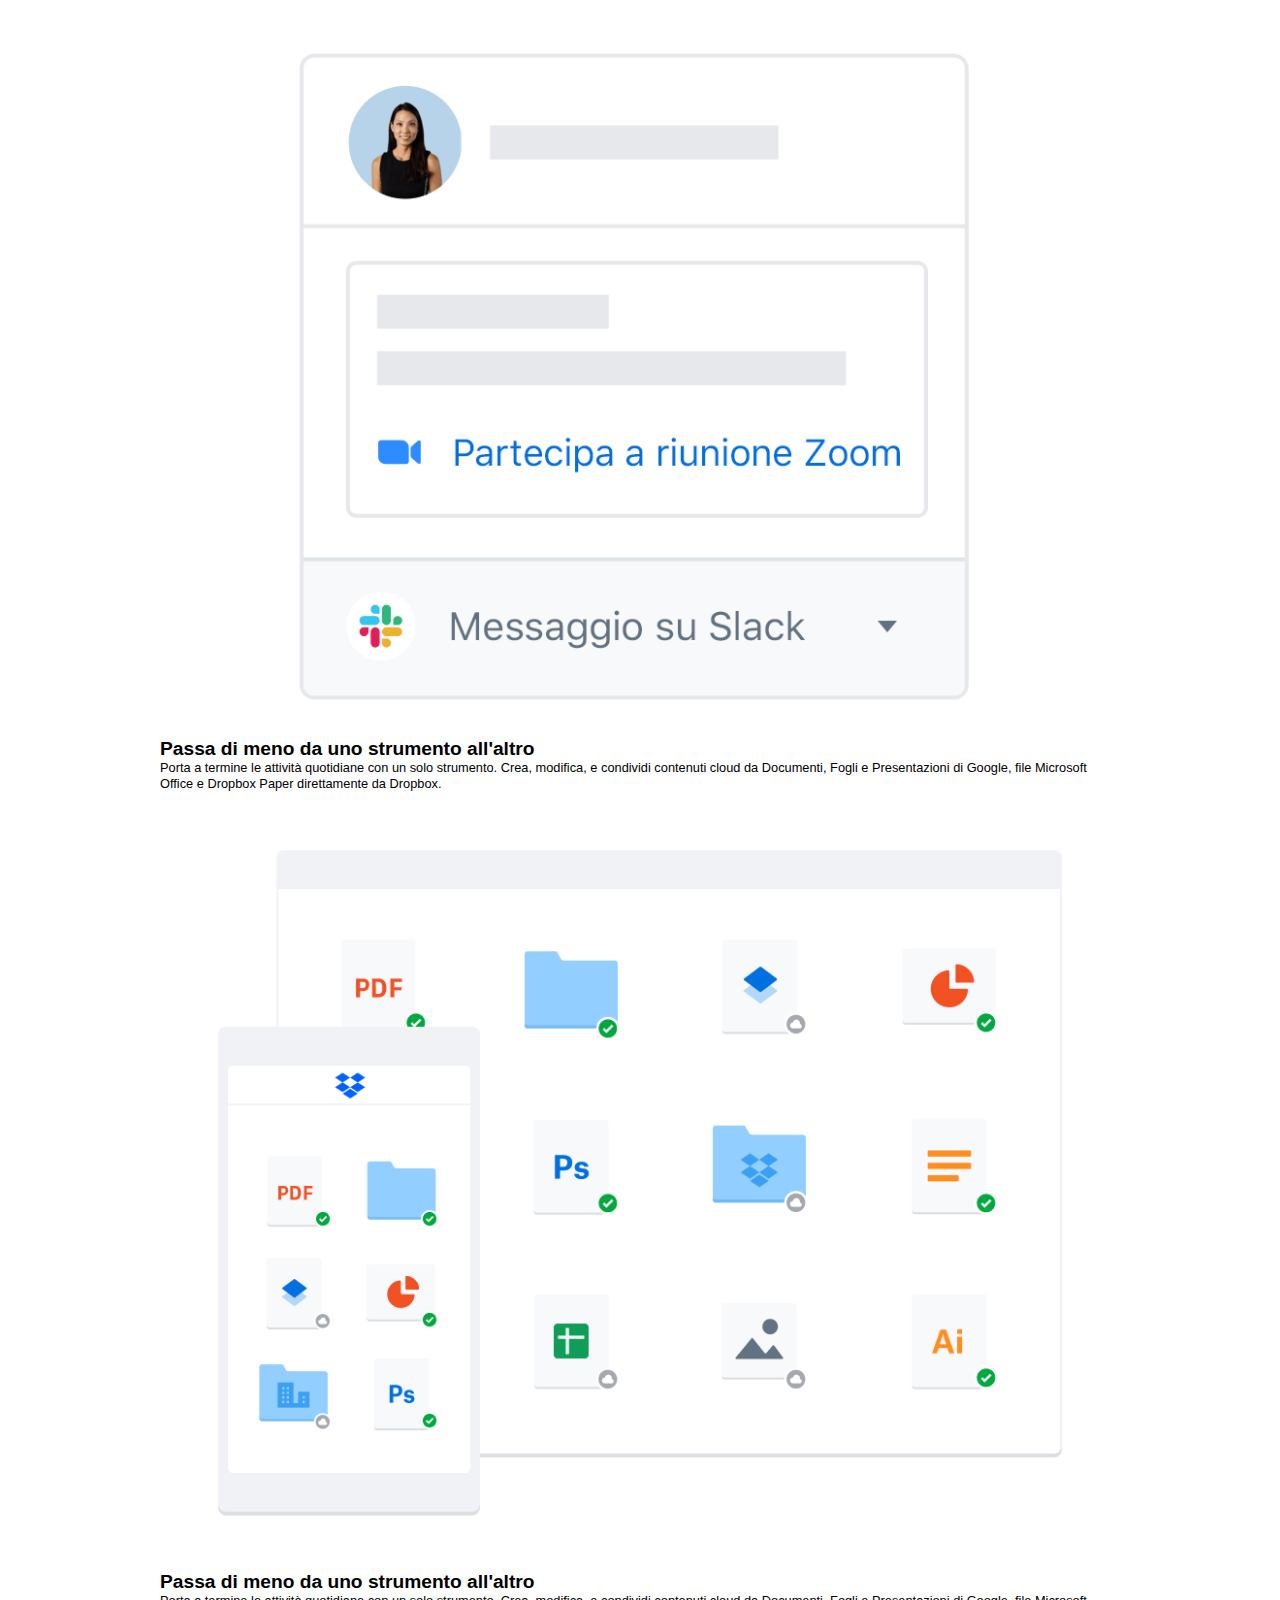
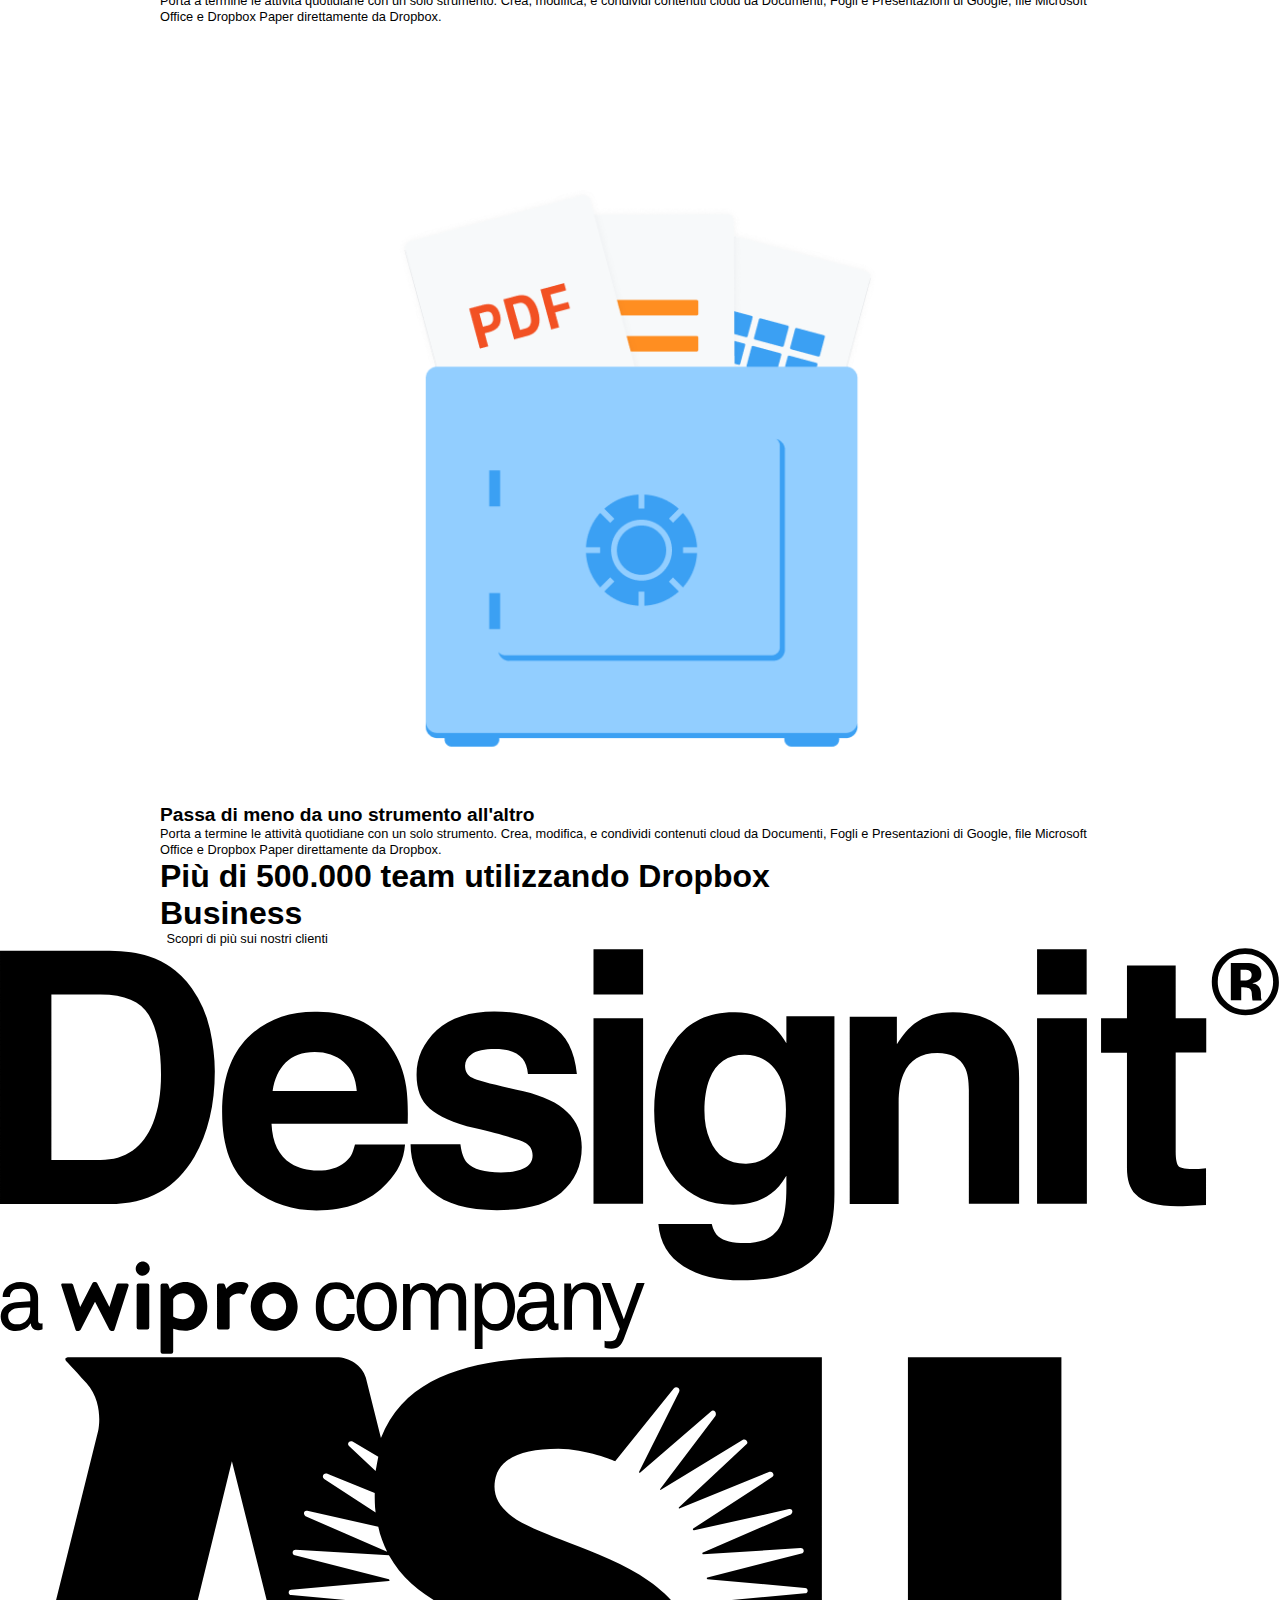
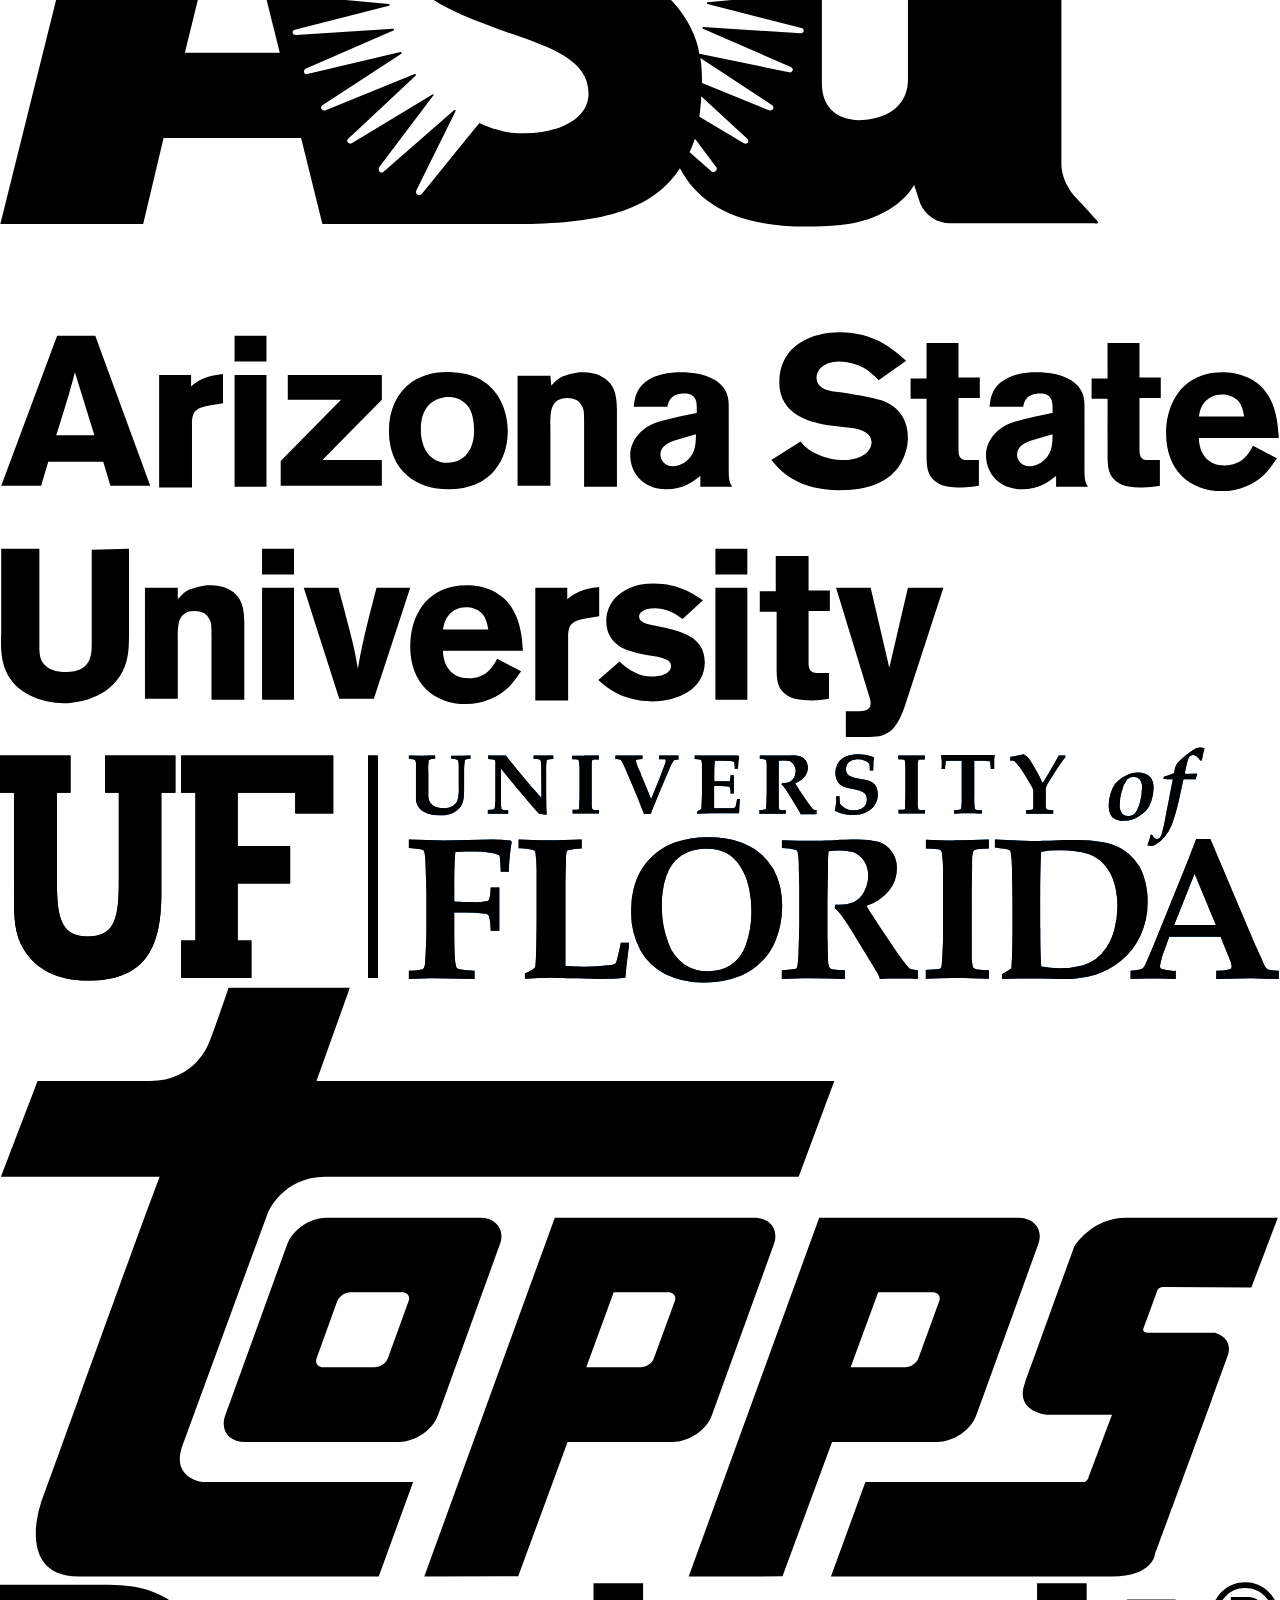
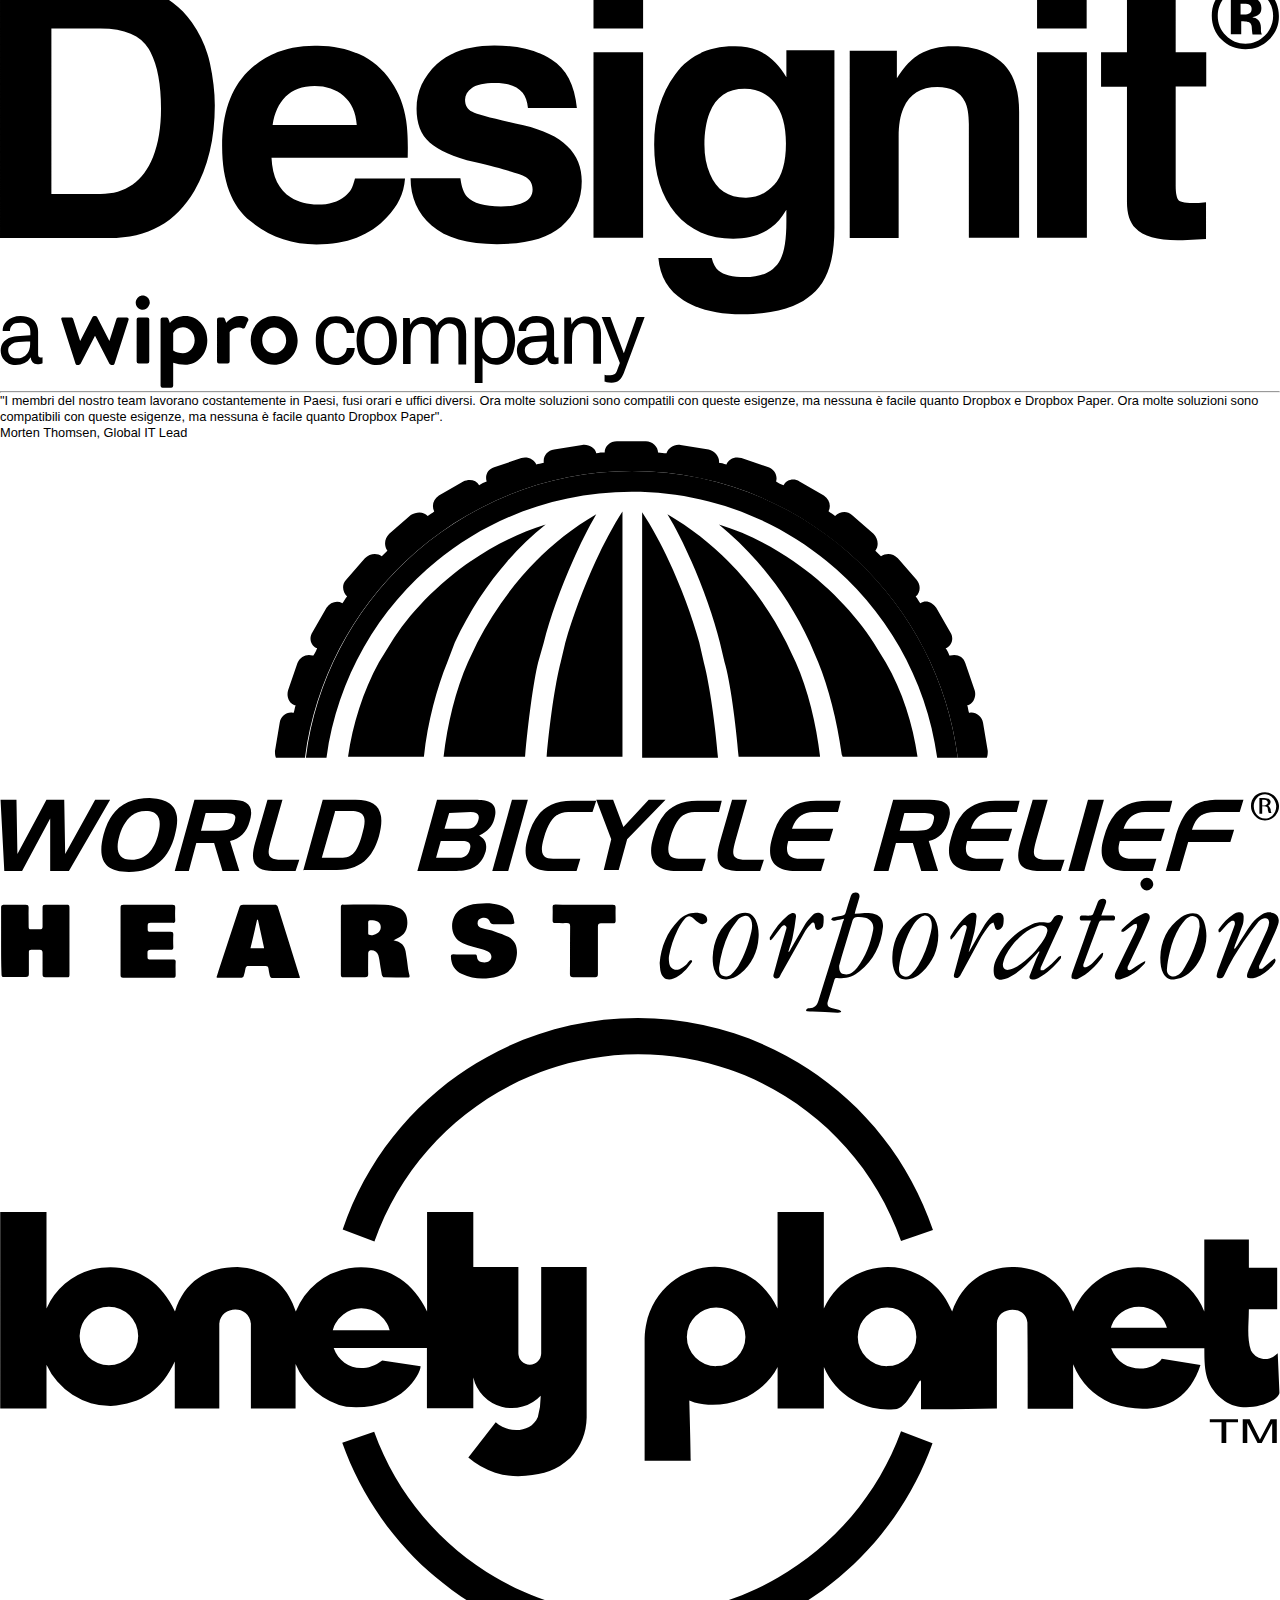
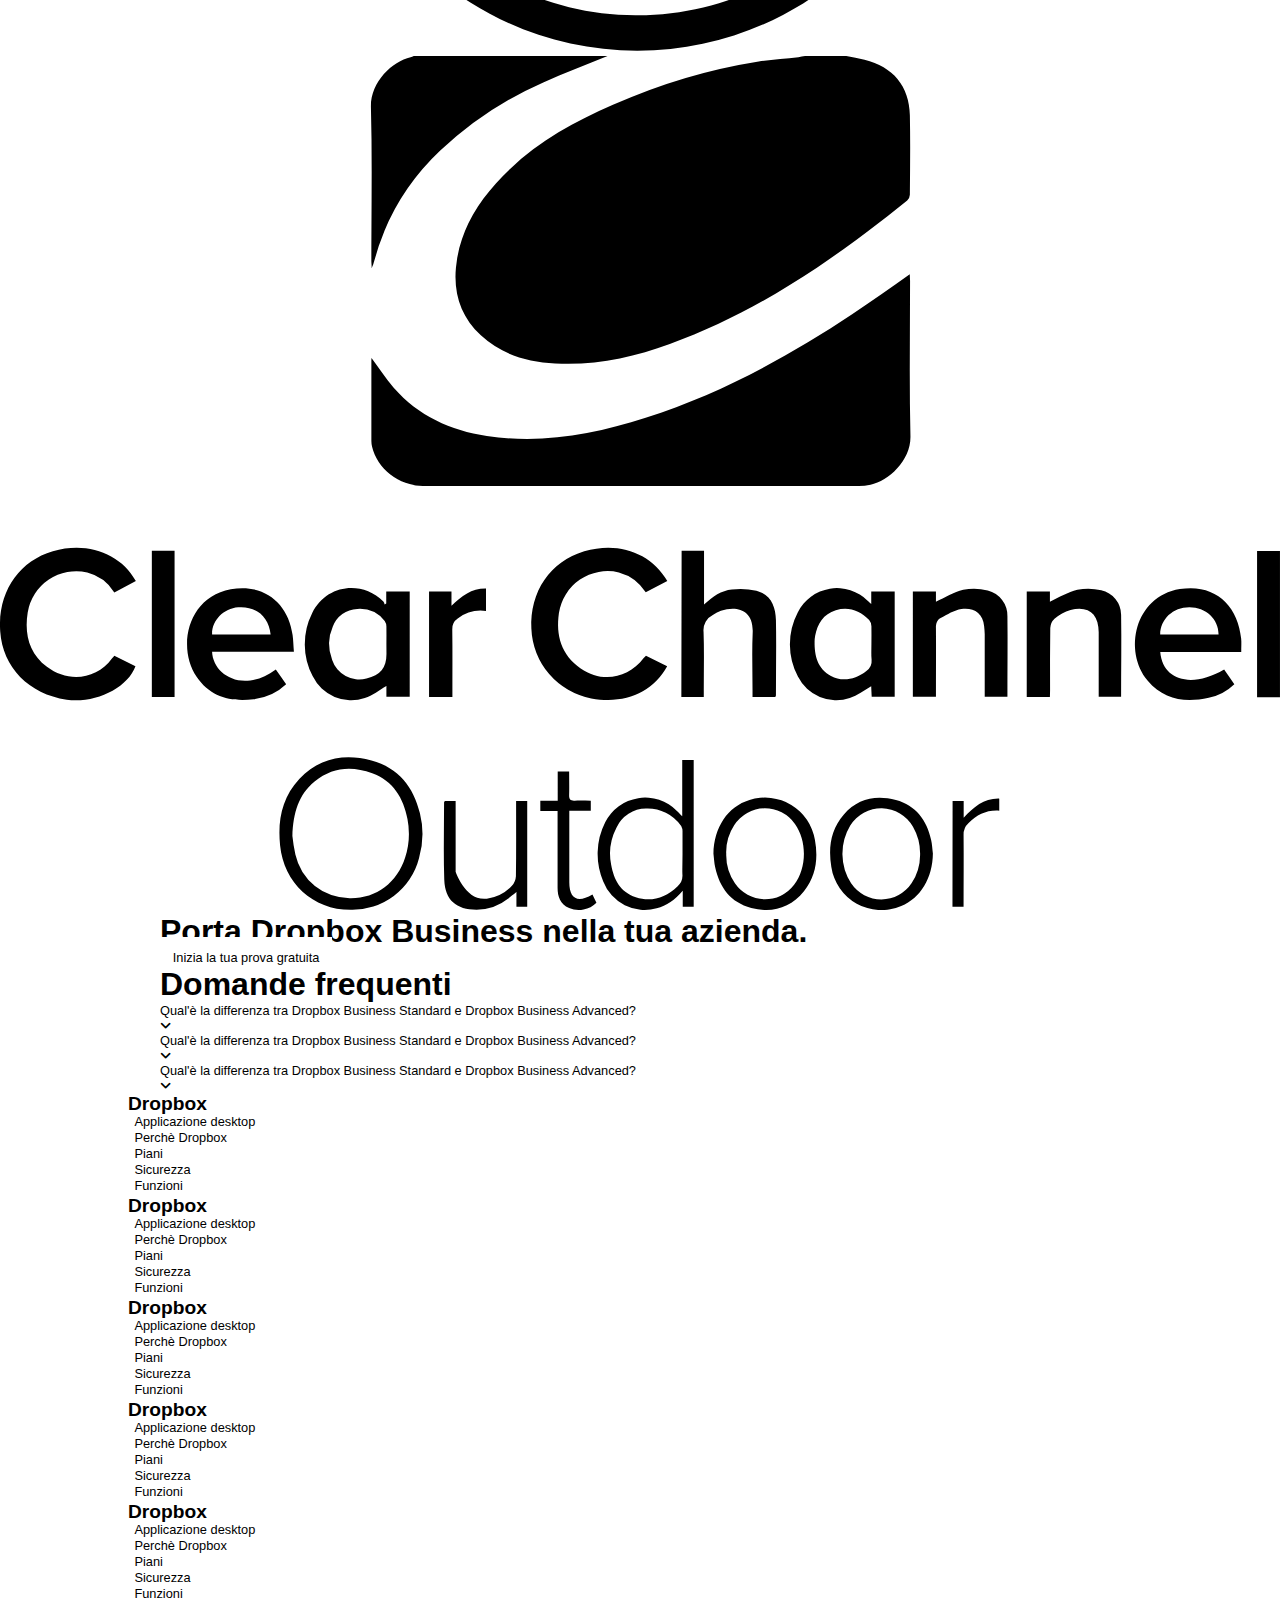
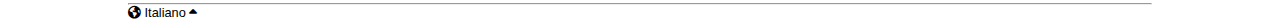
==== commit 086baffd: "changing styles plan business" ====
--- a/index.html
+++ b/index.html
@@ -59,21 +59,21 @@
 
         <!--main body area -->
 
-        <div class="section">
-            <div class="container">
-                <h2>Trovs il piano business che fa per te</h2>
-                <div class="radiobutton">
-                    <input type="radio" name="Fatturazione mensile" id="fatturazionemensile">
-                    <input type="radio" name="Fatturazione annuale" id="fatturazioneannuale">
-                </div>
-                <div class="row">
-                    <div class="col">
-                        <div class="card">
-                            <div class="card-header">
+        <div class="section padding-top">
+            <div class="container">
+                <h2 class=" padding-tb-small">Trova il piano business che fa per te</h2>
+                <div class="radiobutton padding-tb">
+                    <input type="radio" name="Fatturazione mensile" id="fatturazionemensile"> <span>Fatturazione mensile</span>
+                    <input type="radio" name="Fatturazione annuale" id="fatturazioneannuale"> <span>Fatturazione annuale</span>
+                </div>
+                <div class="row flex flex-grow1 gap-2">
+                    <div class="col">
+                        <div class="card border-card">
+                            <div class="card-header border-card-bottom text-center padding-tb-small">
                                 <span><i class="fa-solid fa-user"></i> Singolo</span>
                             </div>
-                            <div class="card-body">
-                                <h3>Professional</h3>
+                            <div class="card-body padding-lr padding-tb">
+                                <h3 class="padding-tb-small">Professional</h3>
                                 <div class="price-row">
                                     <span class="price">€ 12,00</span><br>
                                     <span class="price-period">/mese</span>
@@ -97,12 +97,14 @@
                                 </div>
                             </div>
                         </div>
-                        <div class="card">
-                            <div class="card-header">
+                    </div>
+                    <div class="col">
+                        <div class="card border-card">
+                            <div class="card-header border-card-bottom text-center padding-tb-small">
                                 <span><i class="fa-solid fa-users"></i> Team</span>
                             </div>
-                            <div class="card-body">
-                                <h3>Advanced</h3>
+                            <div class="card-body padding-lr padding-tb">
+                                <h3 class="padding-tb-small">Advanced</h3>
                                 <div class="price-row">
                                     <span class="price">€ 18,00</span><br>
                                     <span class="price-period">/utente/mese</span>
@@ -129,12 +131,14 @@
                                 </div>
                             </div>
                         </div>
-                        <div class="card">
-                            <div class="card-header">
+                    </div>
+                    <div class="col">
+                        <div class="card border-card">
+                            <div class="card-header border-card-bottom text-center padding-tb-small ">
                                 <span><i class="fa-solid fa-building"></i> Azienda</span>
                             </div>
-                            <div class="card-body">
-                                <h3>Enterprice</h3>
+                            <div class="card-body padding-lr padding-tb">
+                                <h3 class="padding-tb-small">Enterprice</h3>
                                 <div class="price-row">
                                     <span class="price">Contattaci</span><br>
                                     <span class="price-period">-</span>
@@ -160,12 +164,16 @@
                                 </div>
                             </div>
                         </div>
-                        <div class="card">
-                            <div class="card-header">
+                    </div>
+                </div>
+                    <div class="row">
+                        <div class="col">
+                            <div class="card border-card">
+                            <div class="card-header border-card-bottom text-center padding-tb-small" >
                                 <span><i class="fa-solid fa-building"></i> Team</span>
                             </div>
-                            <div class="card-body">
-                                <h3>Enterprice</h3>
+                            <div class="card-body padding-lr padding-tb">
+                                <h3 class="padding-tb-small">Enterprice</h3>
                                 <div class="price-row">
                                     <span class="price">Contatta l'ufficio vendite per i prezzi</span>
                                 </div>
@@ -174,9 +182,9 @@
                                         <p>Soluzioni personalizzate e supporto su misura per aiutare i professionisti IT nella gestione su qualsiasi scala</p>
                                     </div>
                             </div>
+                            </div>
                         </div>
                     </div>
-                </div>
             </div>
         </div>
         <div class="section">
--- a/css/style.css
+++ b/css/style.css
@@ -49,6 +49,12 @@
 h1 {
     font-size: 5rem;
 }
+h2 {
+    font-size: 2.5rem;
+}
+h3 {
+    font-size: 1.5rem;
+}
 a, p {
     line-height: 1.25rem;
 }
@@ -79,6 +85,9 @@
     padding-left: .5rem;
     padding-right: .5rem;
 }
+.padding-top {
+    padding-top: 8rem;
+}
 .flex {
     display: flex;
 }
@@ -95,7 +104,7 @@
     align-self: center;
 }
 .col {
-    min-height: 50px;
+    max-width: calc((100%-2rem)/3);
 }
 .btn {
     font-size: .9rem;
@@ -143,9 +152,11 @@
 }
 .gap-1 {
     gap: 1rem;
+    --gap1:1rem;
 }
 .gap-2 {
     gap: 2rem;
+    --gap2: 2rem;
 }
 .position-relative {
     position: relative;
@@ -161,3 +172,15 @@
     bottom: 9rem;
     left: 0;
 }
+.flex-grow1{
+    flex-grow: 1;
+}
+.border-card {
+    border: 1px solid #a8a8a8;
+}
+.border-card-bottom {
+    border-bottom: 1px solid #a8a8a8;
+}
+.text-center {
+    text-align: center;
+}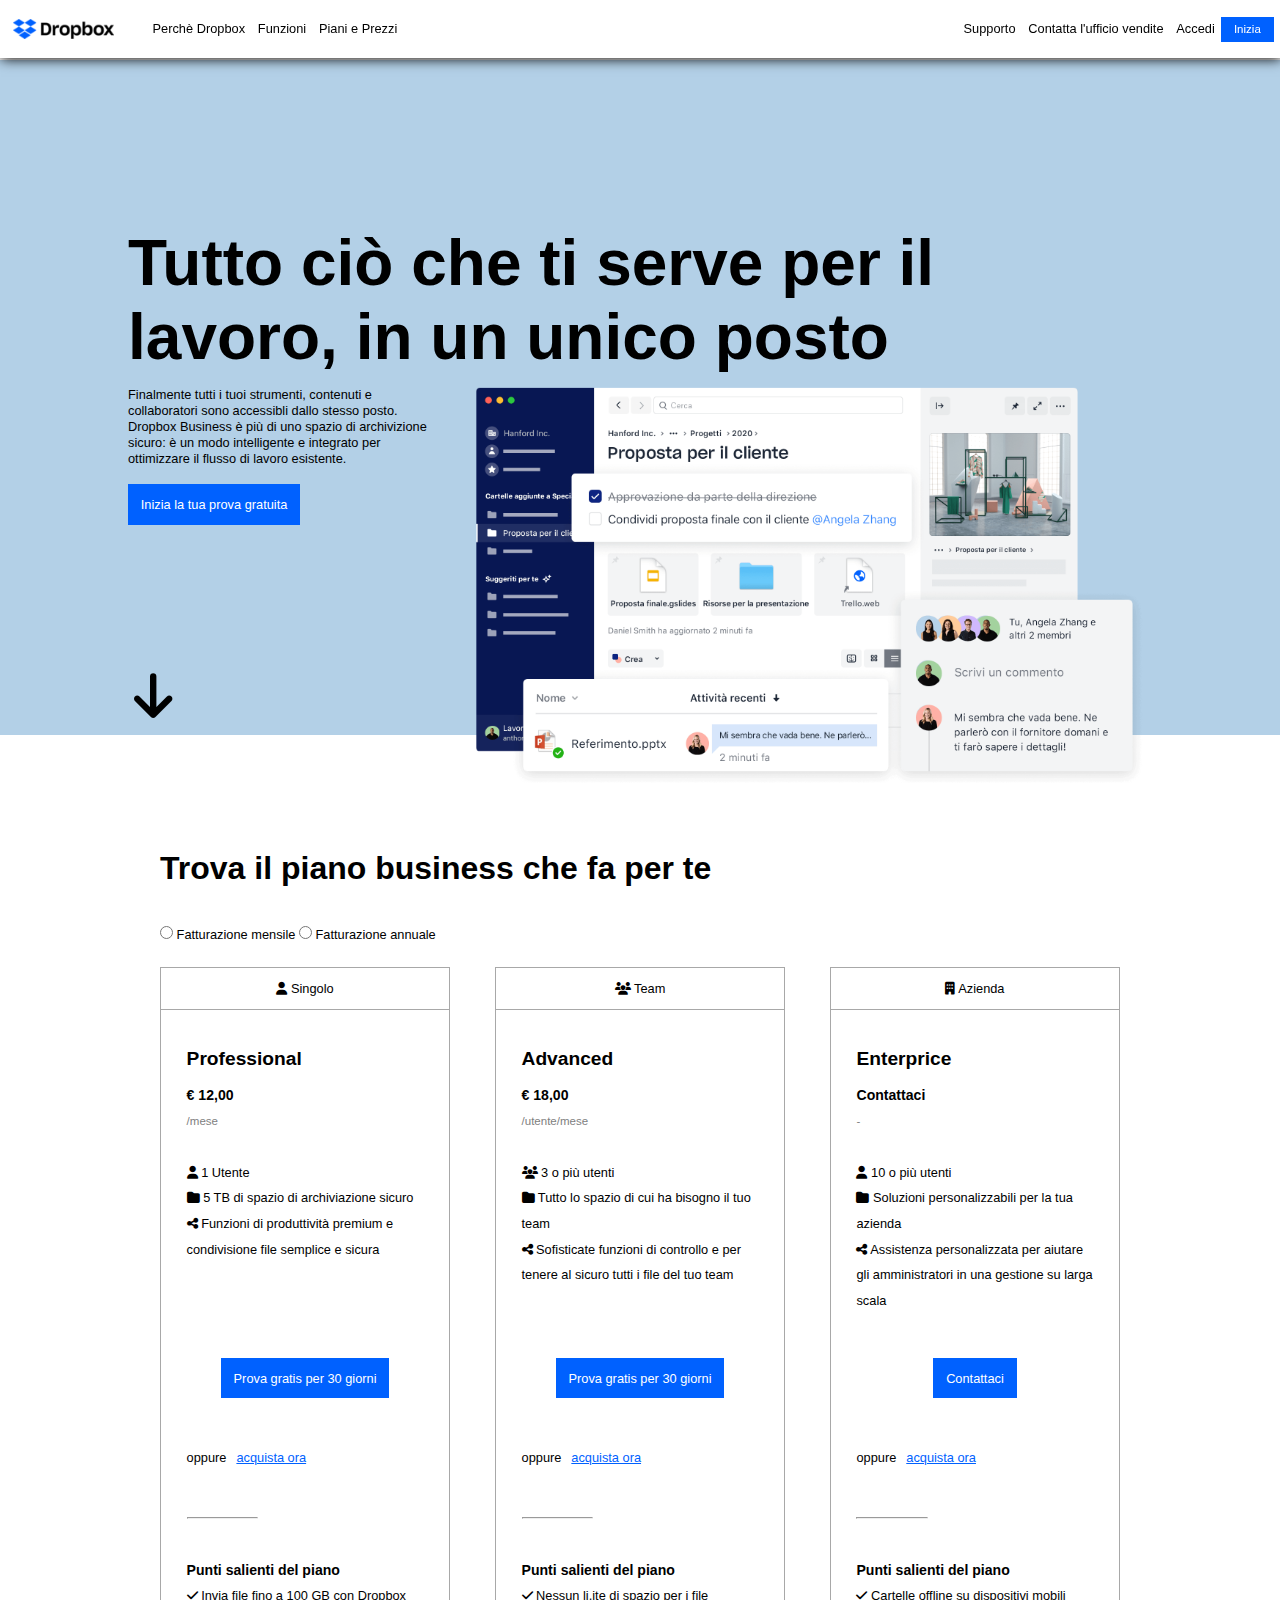
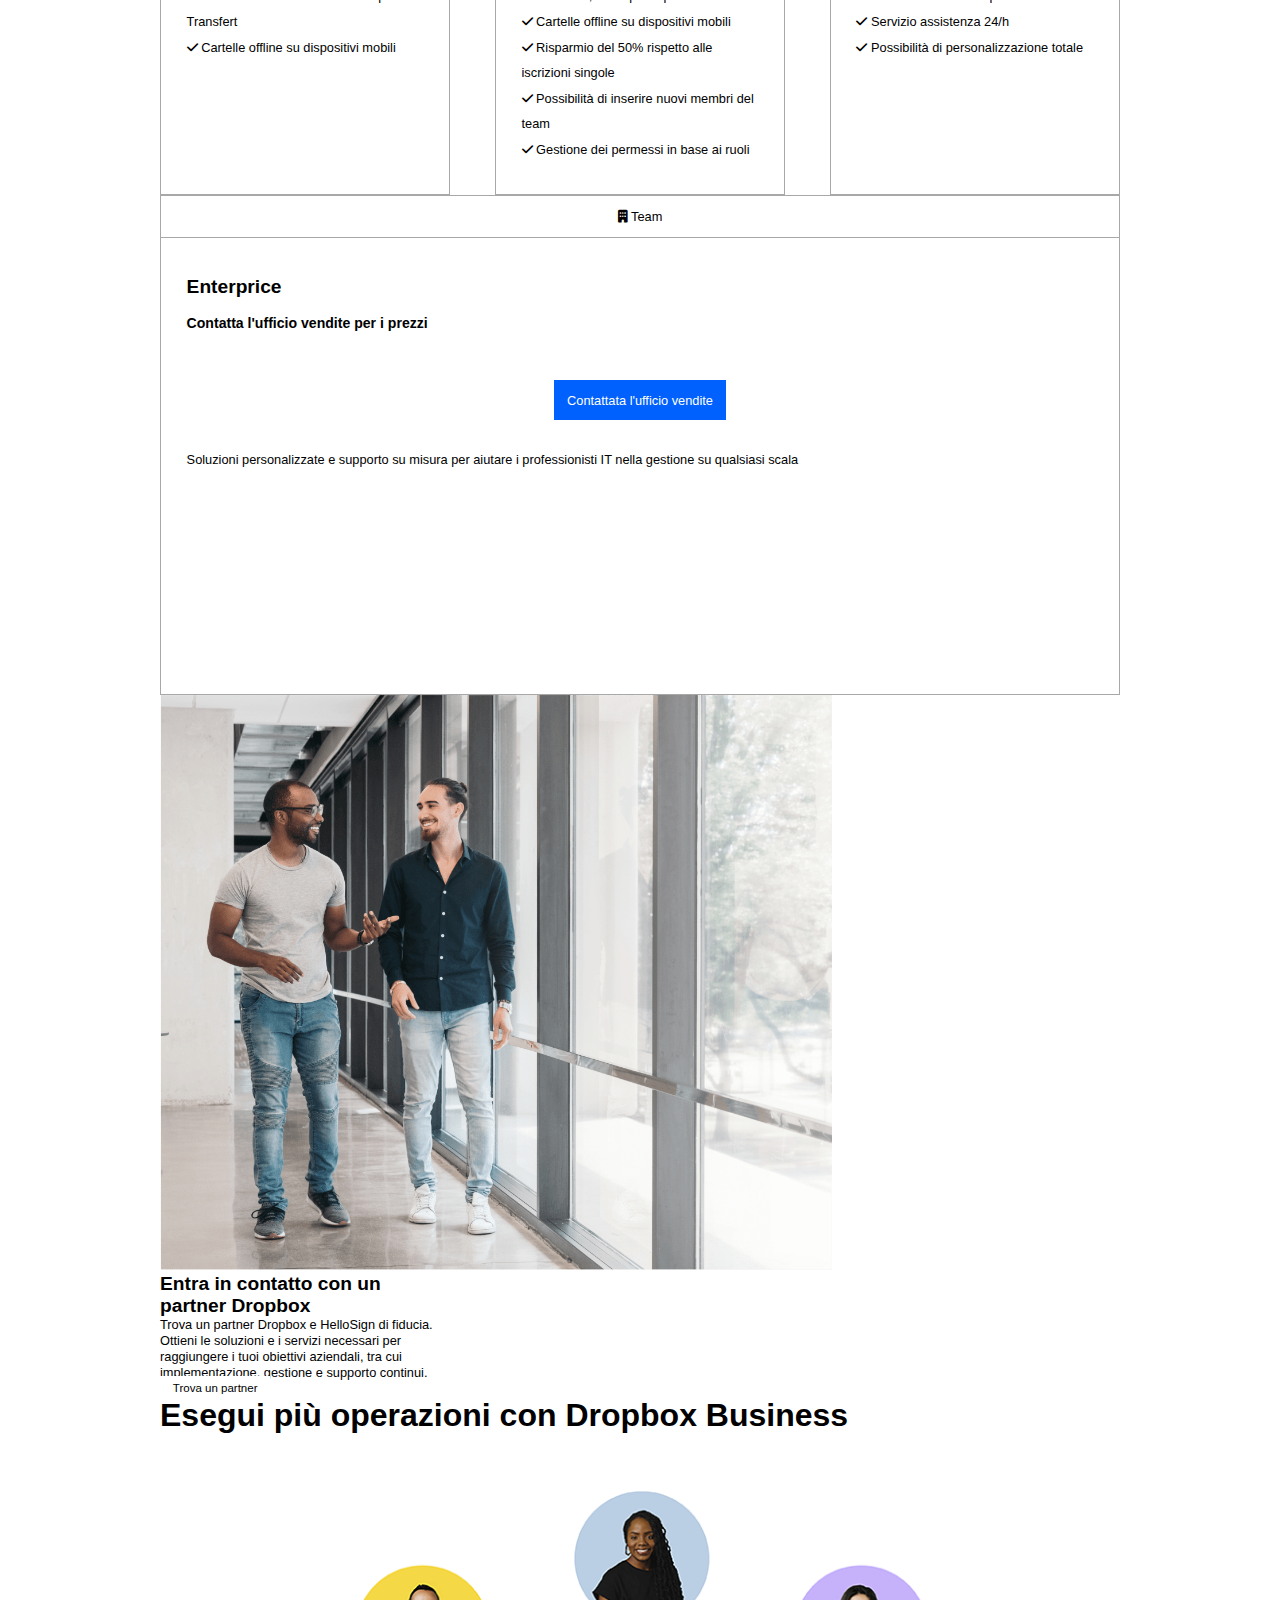
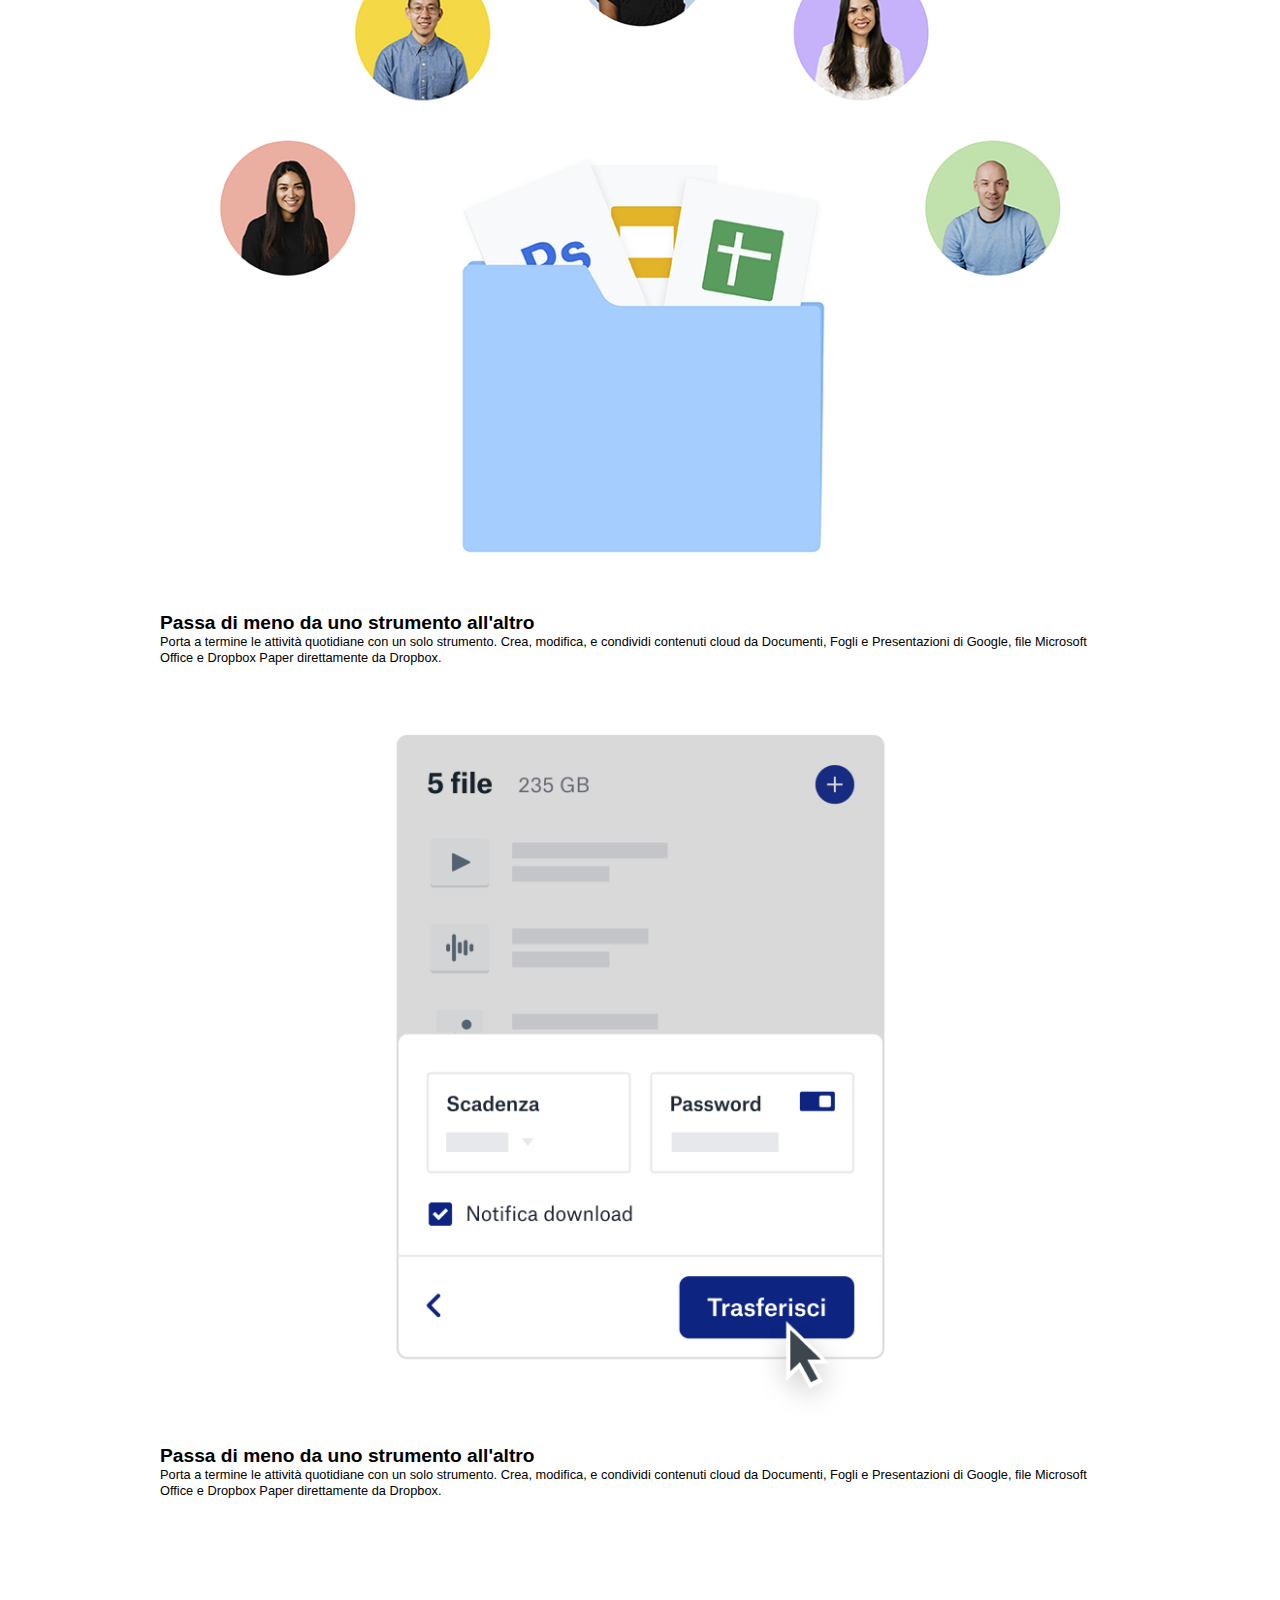
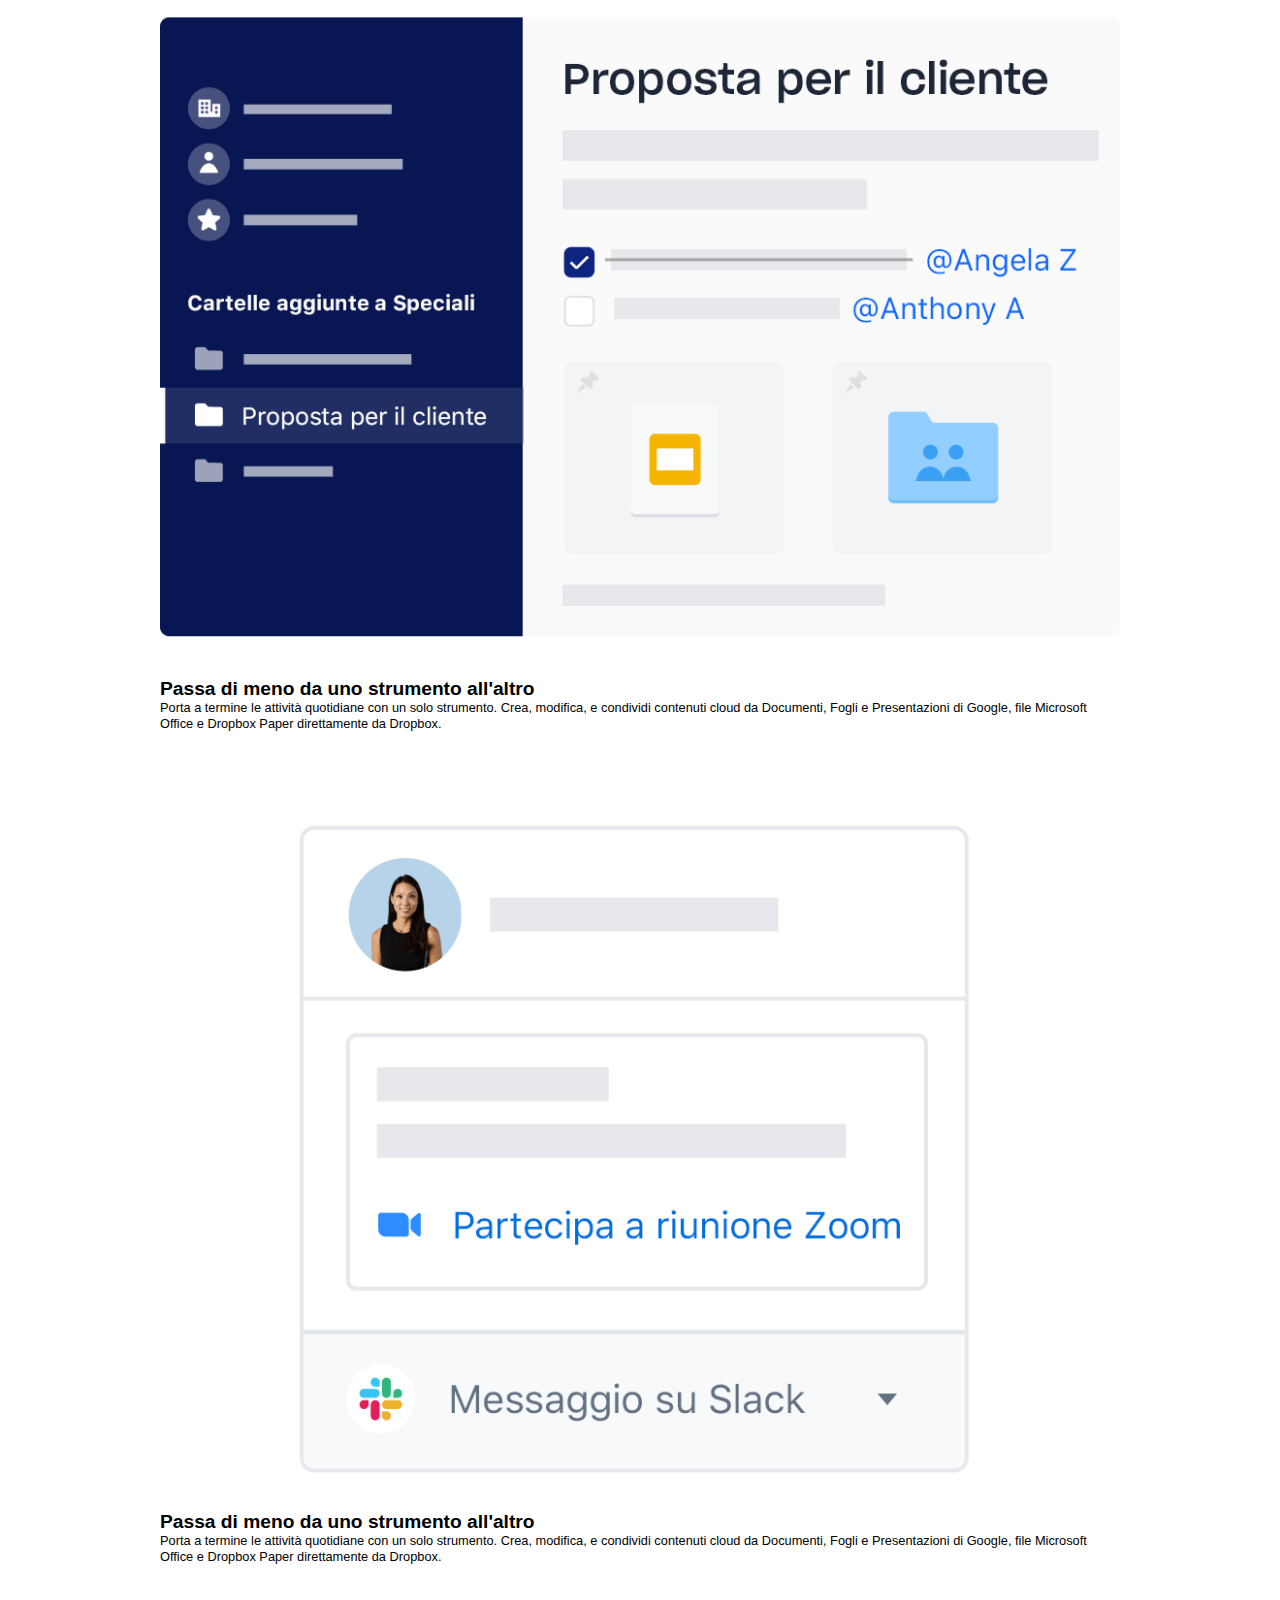
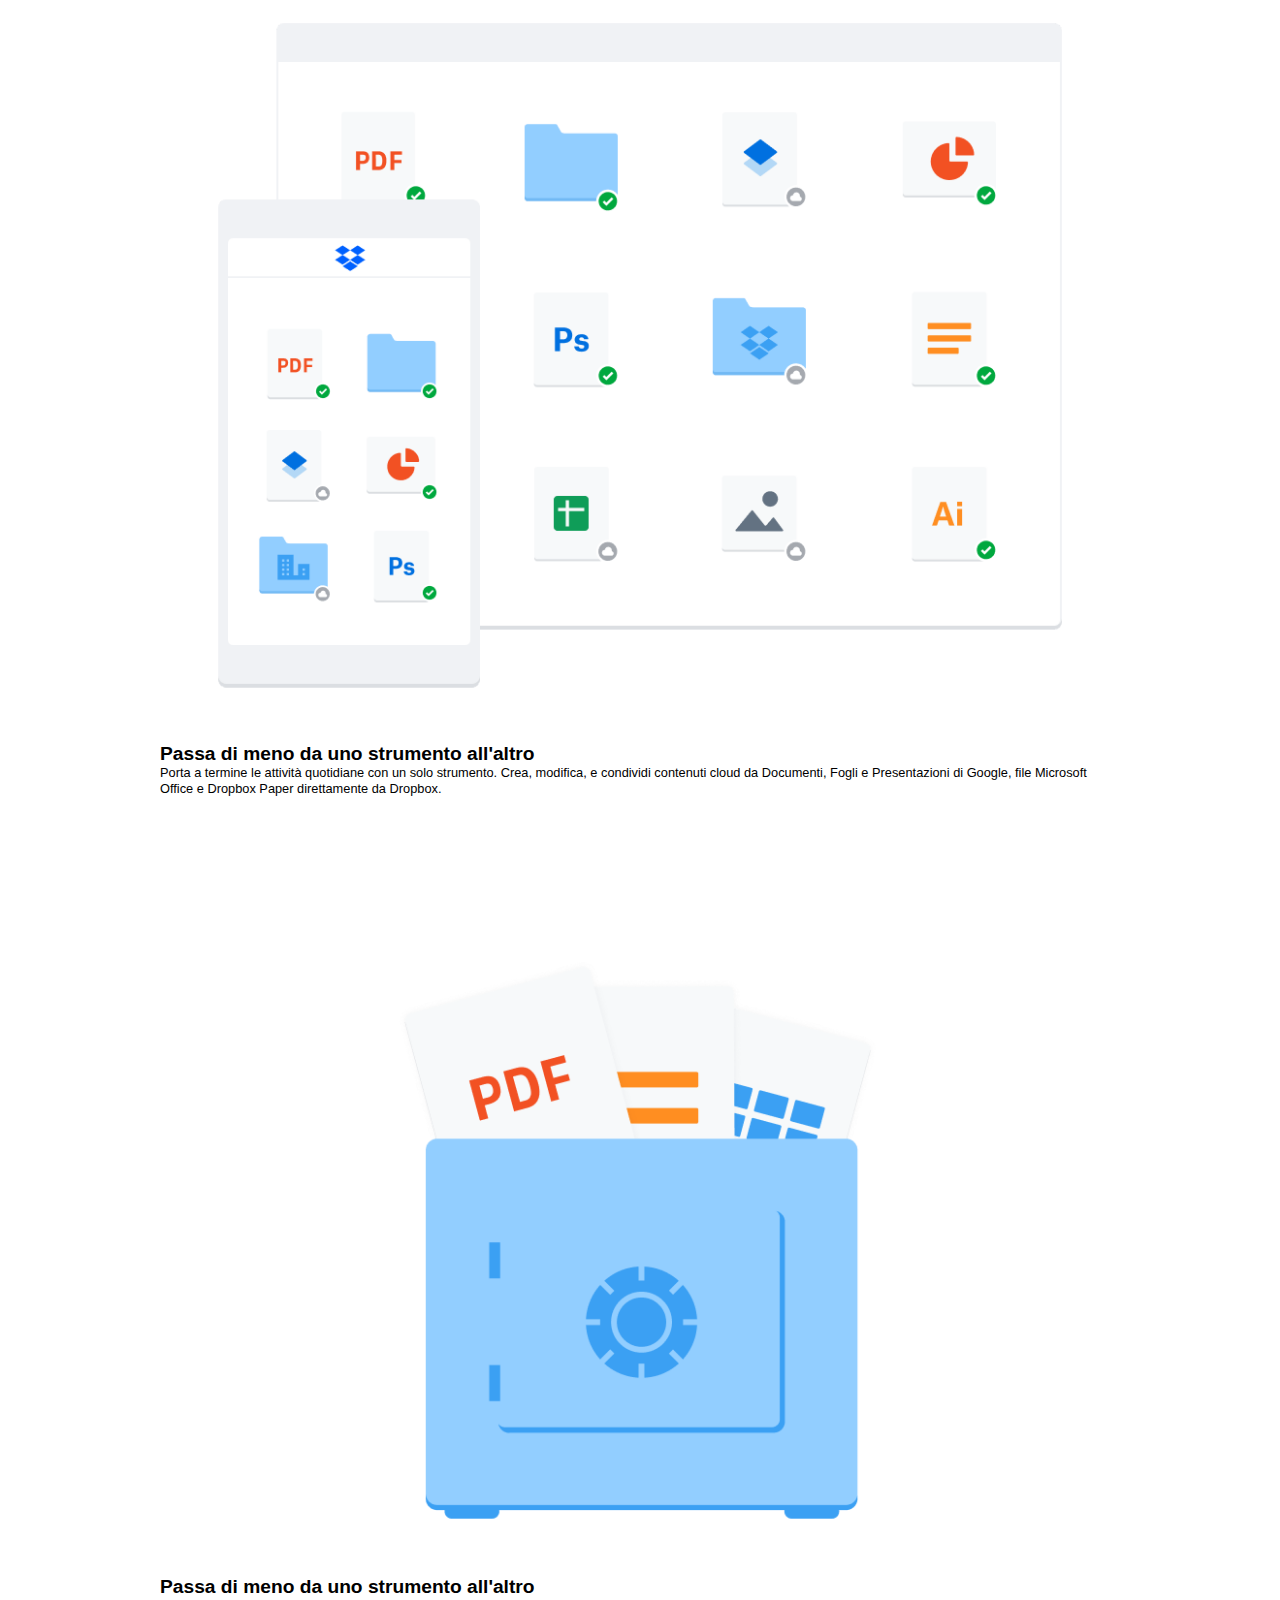
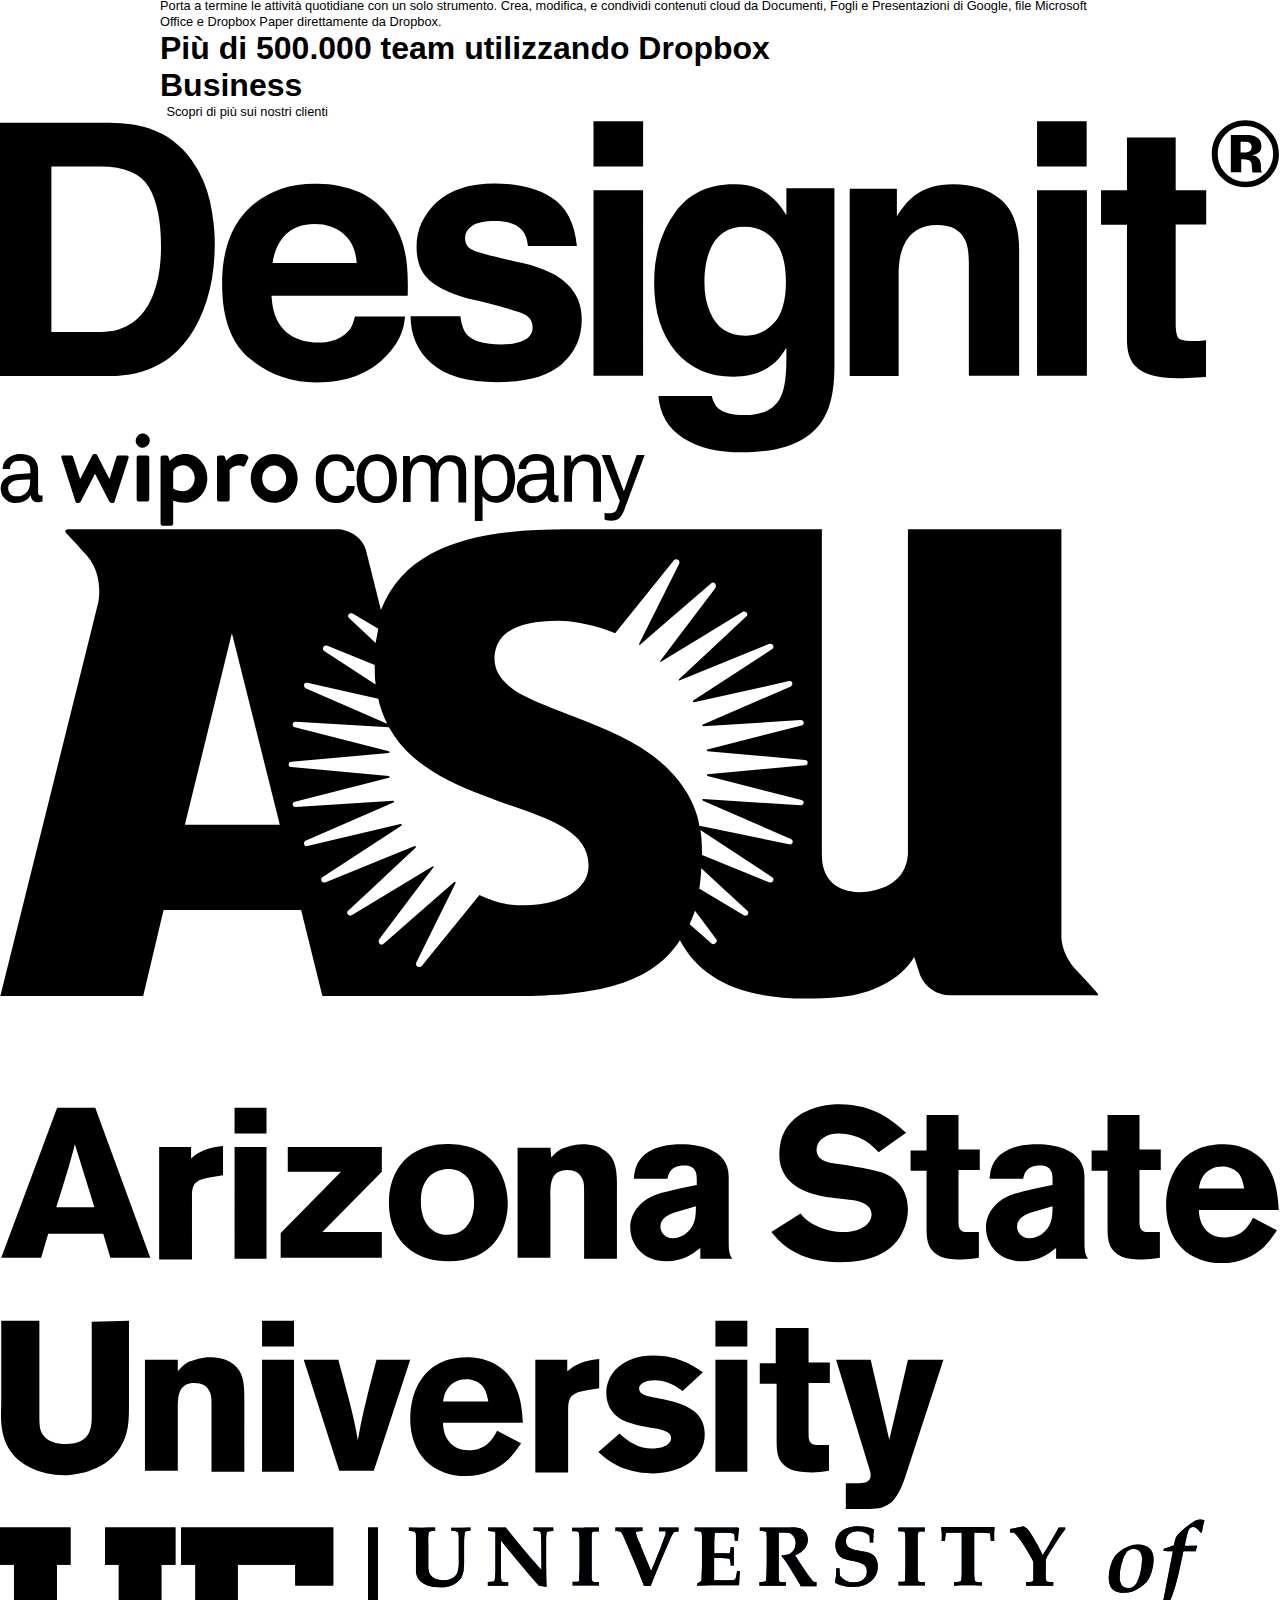
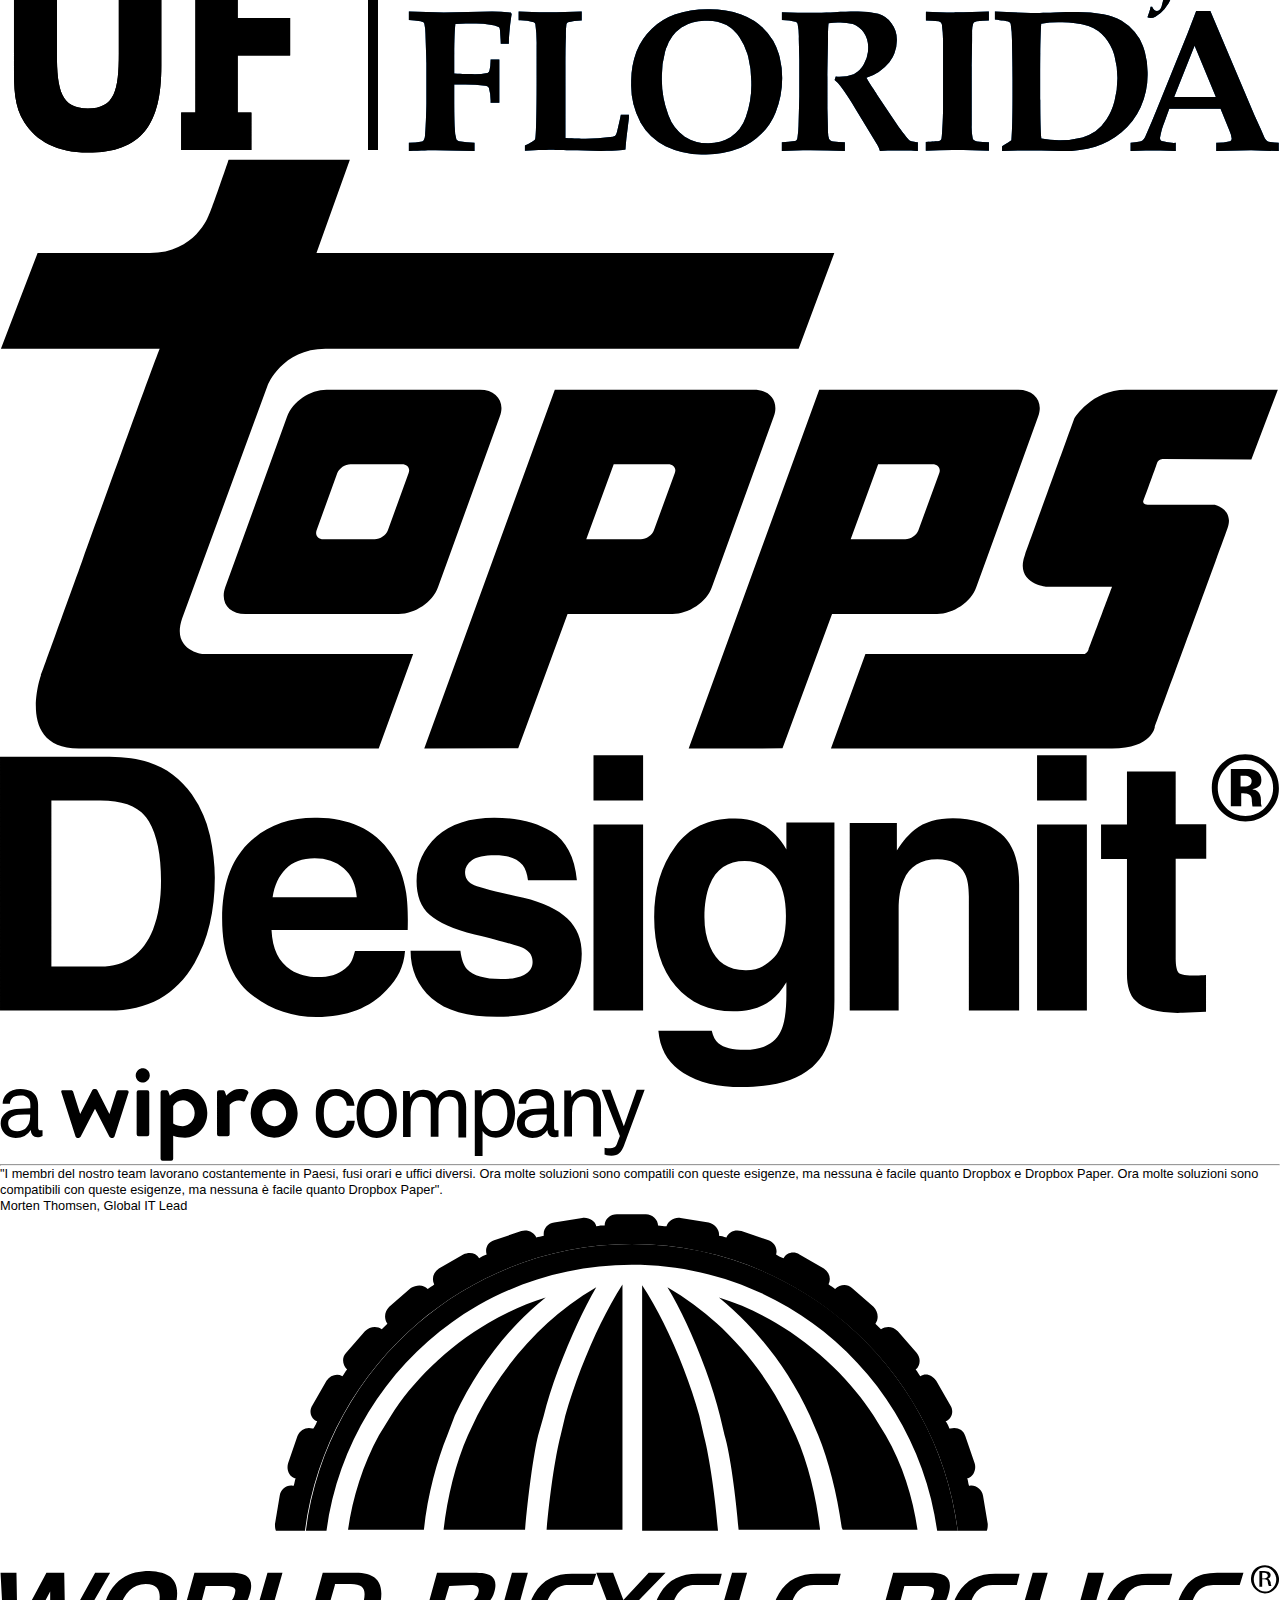
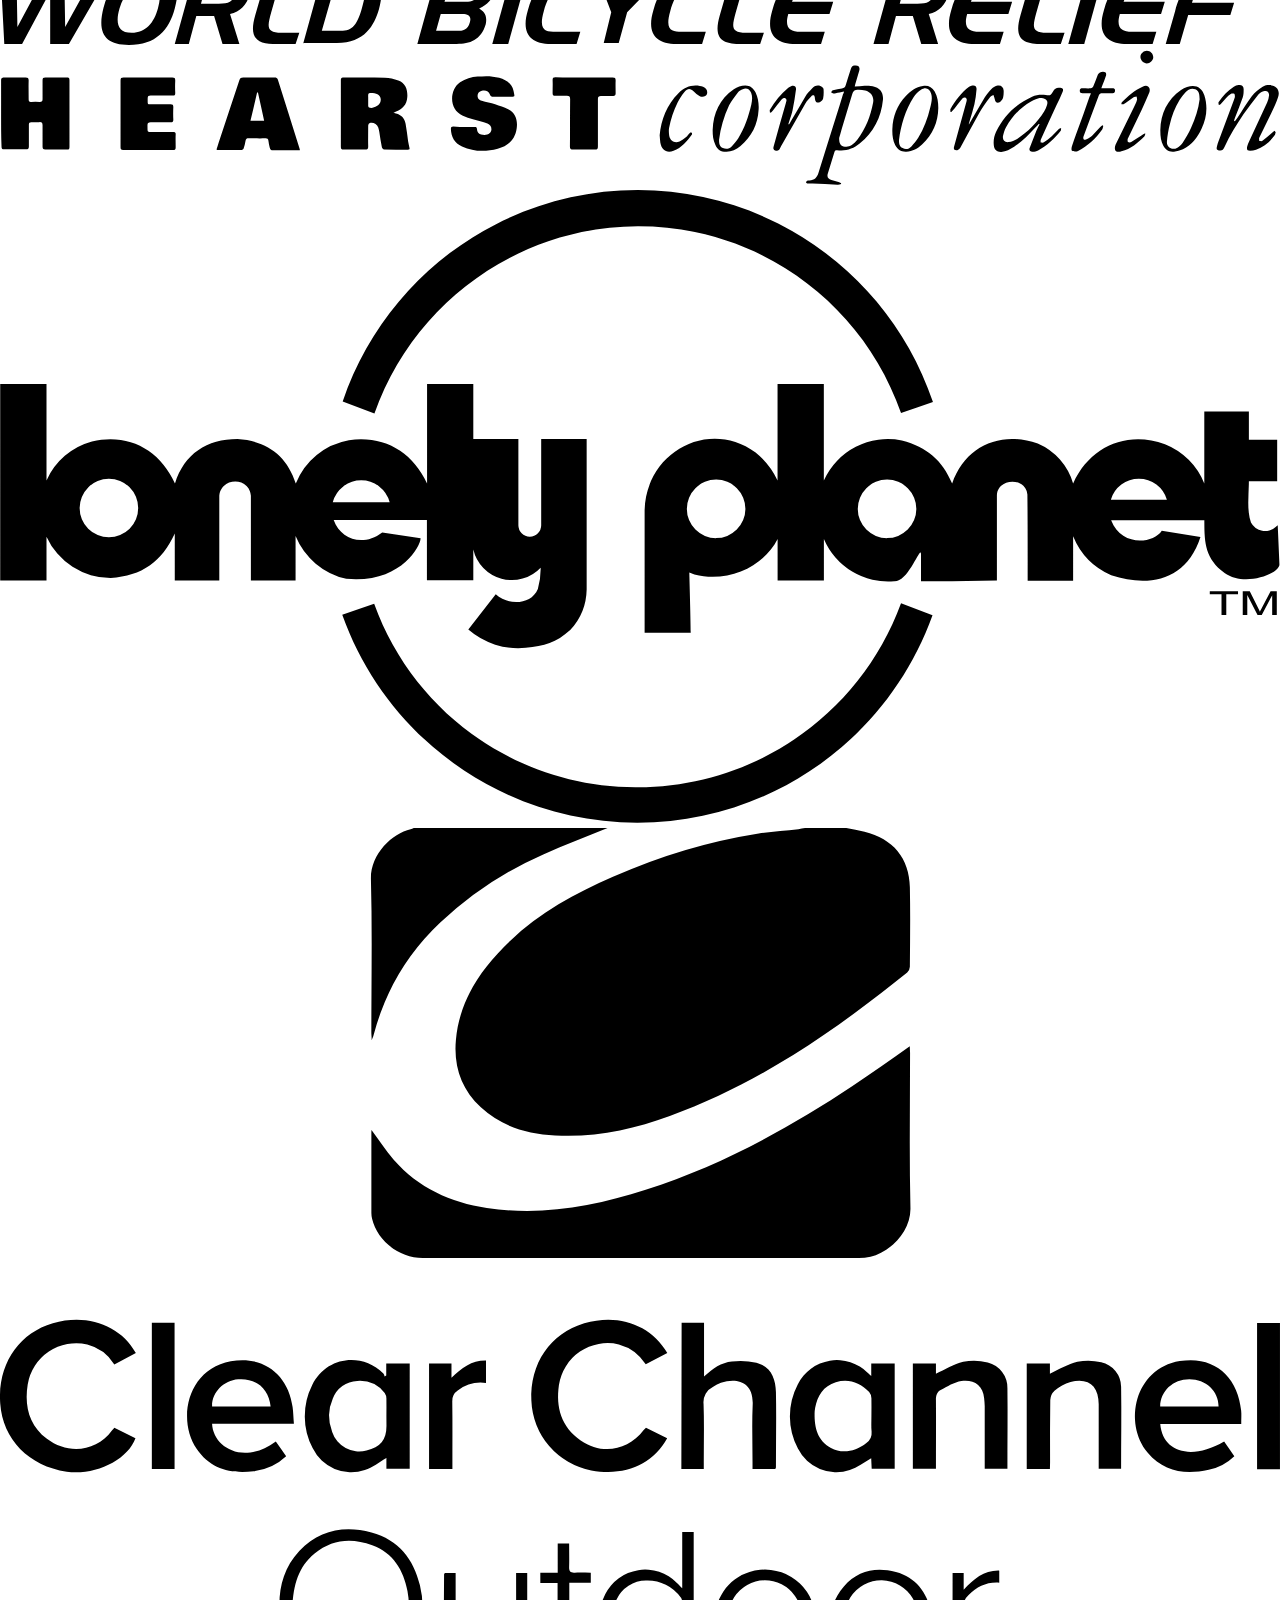
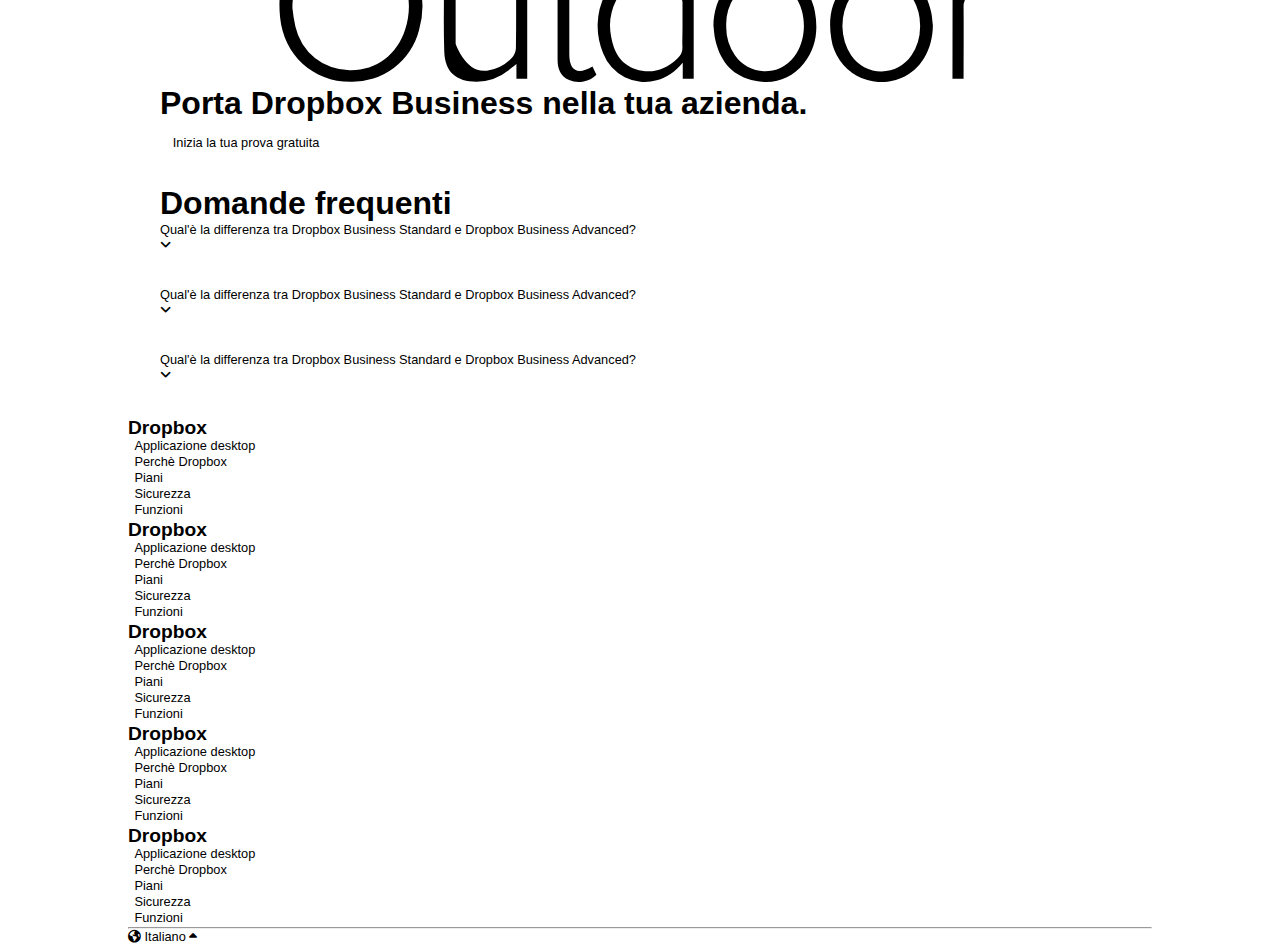
==== commit 22ecc183: "modify card body" ====
--- a/index.html
+++ b/index.html
@@ -66,13 +66,13 @@
                     <input type="radio" name="Fatturazione mensile" id="fatturazionemensile"> <span>Fatturazione mensile</span>
                     <input type="radio" name="Fatturazione annuale" id="fatturazioneannuale"> <span>Fatturazione annuale</span>
                 </div>
-                <div class="row flex flex-grow1 gap-2">
-                    <div class="col">
+                <div class="row flex gap-2">
+                    <div class="col flex-grow1">
                         <div class="card border-card">
                             <div class="card-header border-card-bottom text-center padding-tb-small">
                                 <span><i class="fa-solid fa-user"></i> Singolo</span>
                             </div>
-                            <div class="card-body padding-lr padding-tb">
+                            <div class="card-body padding-lr2 padding-tb">
                                 <h3 class="padding-tb-small">Professional</h3>
                                 <div class="price-row">
                                     <span class="price">€ 12,00</span><br>
@@ -85,9 +85,11 @@
                                         <li><i class="fa-solid fa-share-nodes"></i> Funzioni di produttività premium e condivisione file semplice e sicura</li>
                                     </ul>
                                 </div>
-                                <a href="#" class="btn btn-blue btn-lg">Prova gratis per 30 giorni</a>
-                                <p>oppure <a href="#">acquista ora</a></p>
-                                <hr>
+                                <div class="button-card">
+                                    <a href="#" class="btn btn-blue btn-lg btn-card">Prova gratis per 30 giorni</a>
+                                </div>
+                                <p class="padding-tb">oppure <a href="#" class="link-business-section">acquista ora</a></p>
+                                <hr class="hr-small">
                                 <h6>Punti salienti del piano</h6>
                                 <div class="description">
                                     <ul>
@@ -98,12 +100,12 @@
                             </div>
                         </div>
                     </div>
-                    <div class="col">
+                    <div class="col flex-grow1">
                         <div class="card border-card">
                             <div class="card-header border-card-bottom text-center padding-tb-small">
                                 <span><i class="fa-solid fa-users"></i> Team</span>
                             </div>
-                            <div class="card-body padding-lr padding-tb">
+                            <div class="card-body padding-lr2 padding-tb">
                                 <h3 class="padding-tb-small">Advanced</h3>
                                 <div class="price-row">
                                     <span class="price">€ 18,00</span><br>
@@ -116,9 +118,11 @@
                                         <li><i class="fa-solid fa-share-nodes"></i> Sofisticate funzioni di controllo e per tenere al sicuro tutti i file del tuo team</li>
                                     </ul>
                                 </div>
-                                <a href="#" class="btn btn-blue btn-lg">Prova gratis per 30 giorni</a>
-                                <p>oppure <a href="#">acquista ora</a></p>
-                                <hr>
+                                <div class="button-card">
+                                    <a href="#" class="btn btn-blue btn-lg">Prova gratis per 30 giorni</a>
+                                </div>
+                                <p class="padding-tb">oppure <a href="#" class="link-business-section">acquista ora</a></p>
+                                <hr class="hr-small">
                                 <h6>Punti salienti del piano</h6>
                                 <div class="description">
                                     <ul>
@@ -132,12 +136,12 @@
                             </div>
                         </div>
                     </div>
-                    <div class="col">
+                    <div class="col flex-grow1">
                         <div class="card border-card">
                             <div class="card-header border-card-bottom text-center padding-tb-small ">
                                 <span><i class="fa-solid fa-building"></i> Azienda</span>
                             </div>
-                            <div class="card-body padding-lr padding-tb">
+                            <div class="card-body padding-lr2 padding-tb">
                                 <h3 class="padding-tb-small">Enterprice</h3>
                                 <div class="price-row">
                                     <span class="price">Contattaci</span><br>
@@ -150,9 +154,11 @@
                                         <li><i class="fa-solid fa-share-nodes"></i> Assistenza personalizzata per aiutare gli amministratori in una gestione su larga scala</li>
                                     </ul>
                                 </div>
-                                <a href="#" class="btn btn-blue btn-lg">Contattaci</a>
-                                <p>oppure <a href="#">acquista ora</a></p>
-                                <hr>
+                                <div class="button-card">
+                                    <a href="#" class="btn btn-blue btn-lg">Contattaci</a>
+                                </div>
+                                <p class="padding-tb">oppure <a href="#" class="link-business-section">acquista ora</a></p>
+                                <hr class="hr-small">
                                 <h6>Punti salienti del piano</h6>
                                 <div class="description">
                                     <ul>
@@ -167,18 +173,20 @@
                     </div>
                 </div>
                     <div class="row">
-                        <div class="col">
+                        <div class="col flex-grow1">
                             <div class="card border-card">
                             <div class="card-header border-card-bottom text-center padding-tb-small" >
                                 <span><i class="fa-solid fa-building"></i> Team</span>
                             </div>
-                            <div class="card-body padding-lr padding-tb">
+                            <div class="card-body padding-lr2 padding-tb">
                                 <h3 class="padding-tb-small">Enterprice</h3>
                                 <div class="price-row">
                                     <span class="price">Contatta l'ufficio vendite per i prezzi</span>
                                 </div>
                                     <div class="description">
-                                        <a href="#" class="btn btn-blue btn-lg">Contattata l'ufficio vendite</a>
+                                        <div class="button-card">
+                                            <a href="#" class="btn btn-blue btn-lg">Contattata l'ufficio vendite</a>
+                                        </div>
                                         <p>Soluzioni personalizzate e supporto su misura per aiutare i professionisti IT nella gestione su qualsiasi scala</p>
                                     </div>
                             </div>
--- a/css/style.css
+++ b/css/style.css
@@ -55,6 +55,10 @@
 h3 {
     font-size: 1.5rem;
 }
+h6{
+    font-size: 1.1rem;
+    line-height: 2rem;
+}
 a, p {
     line-height: 1.25rem;
 }
@@ -77,6 +81,10 @@
     padding-top: 1rem;
     padding-bottom: 1rem;
 }
+.padding-lr2 {
+    padding-left: 2rem;
+    padding-right: 2rem;
+}
 .padding-lr {
     padding-left: 1rem;
     padding-right: 1rem;
@@ -88,6 +96,9 @@
 .padding-top {
     padding-top: 8rem;
 }
+.padding-bottom-xs{
+    padding-bottom: .75rem;
+}
 .flex {
     display: flex;
 }
@@ -104,7 +115,7 @@
     align-self: center;
 }
 .col {
-    max-width: calc((100%-2rem)/3);
+    min-height: 50px;
 }
 .btn {
     font-size: .9rem;
@@ -155,7 +166,7 @@
     --gap1:1rem;
 }
 .gap-2 {
-    gap: 2rem;
+    gap: 3.5rem;
     --gap2: 2rem;
 }
 .position-relative {
@@ -173,7 +184,7 @@
     left: 0;
 }
 .flex-grow1{
-    flex-grow: 1;
+    flex-basis: calc((100% - var(--gap2))/3);
 }
 .border-card {
     border: 1px solid #a8a8a8;
@@ -183,4 +194,40 @@
 }
 .text-center {
     text-align: center;
+}
+.card {
+    min-height: 500px;
+}
+
+.price, .price-period {
+    line-height: 2rem;
+}
+.price-row {
+    padding-bottom: 2rem;
+}
+.price {
+    font-weight: bold;
+    font-size: 1.1rem;
+}
+.price-period {
+    font-size: .9rem;
+    color: gray;
+}
+.description {
+    line-height: 2rem;
+    min-height: 185px;
+}
+.button-card {
+    padding: 2rem;
+    margin-bottom: 1rem;
+    text-align: center;
+}
+.link-business-section{
+    text-decoration: underline;
+    color: #0061ff;
+}
+.hr-small{
+    width: 30%;
+    margin-top: 2rem;
+    margin-bottom: 3rem;
 }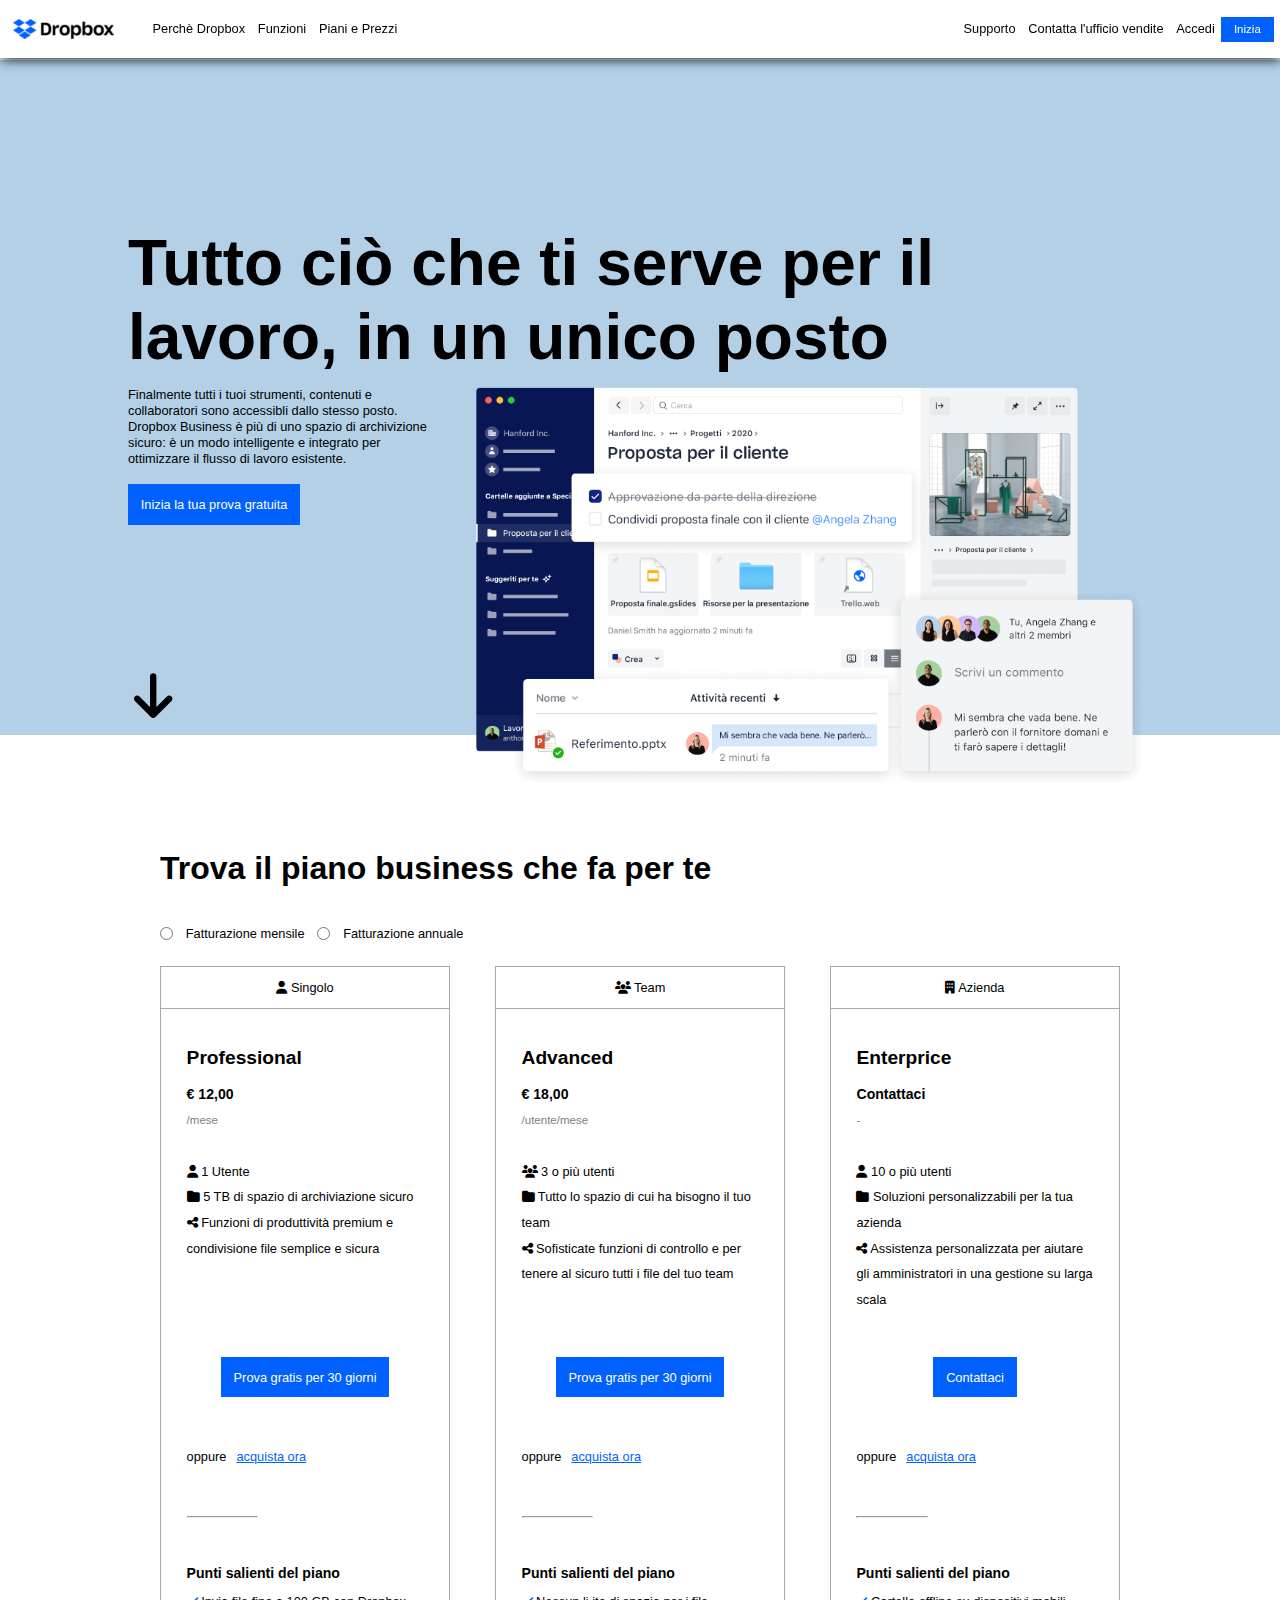
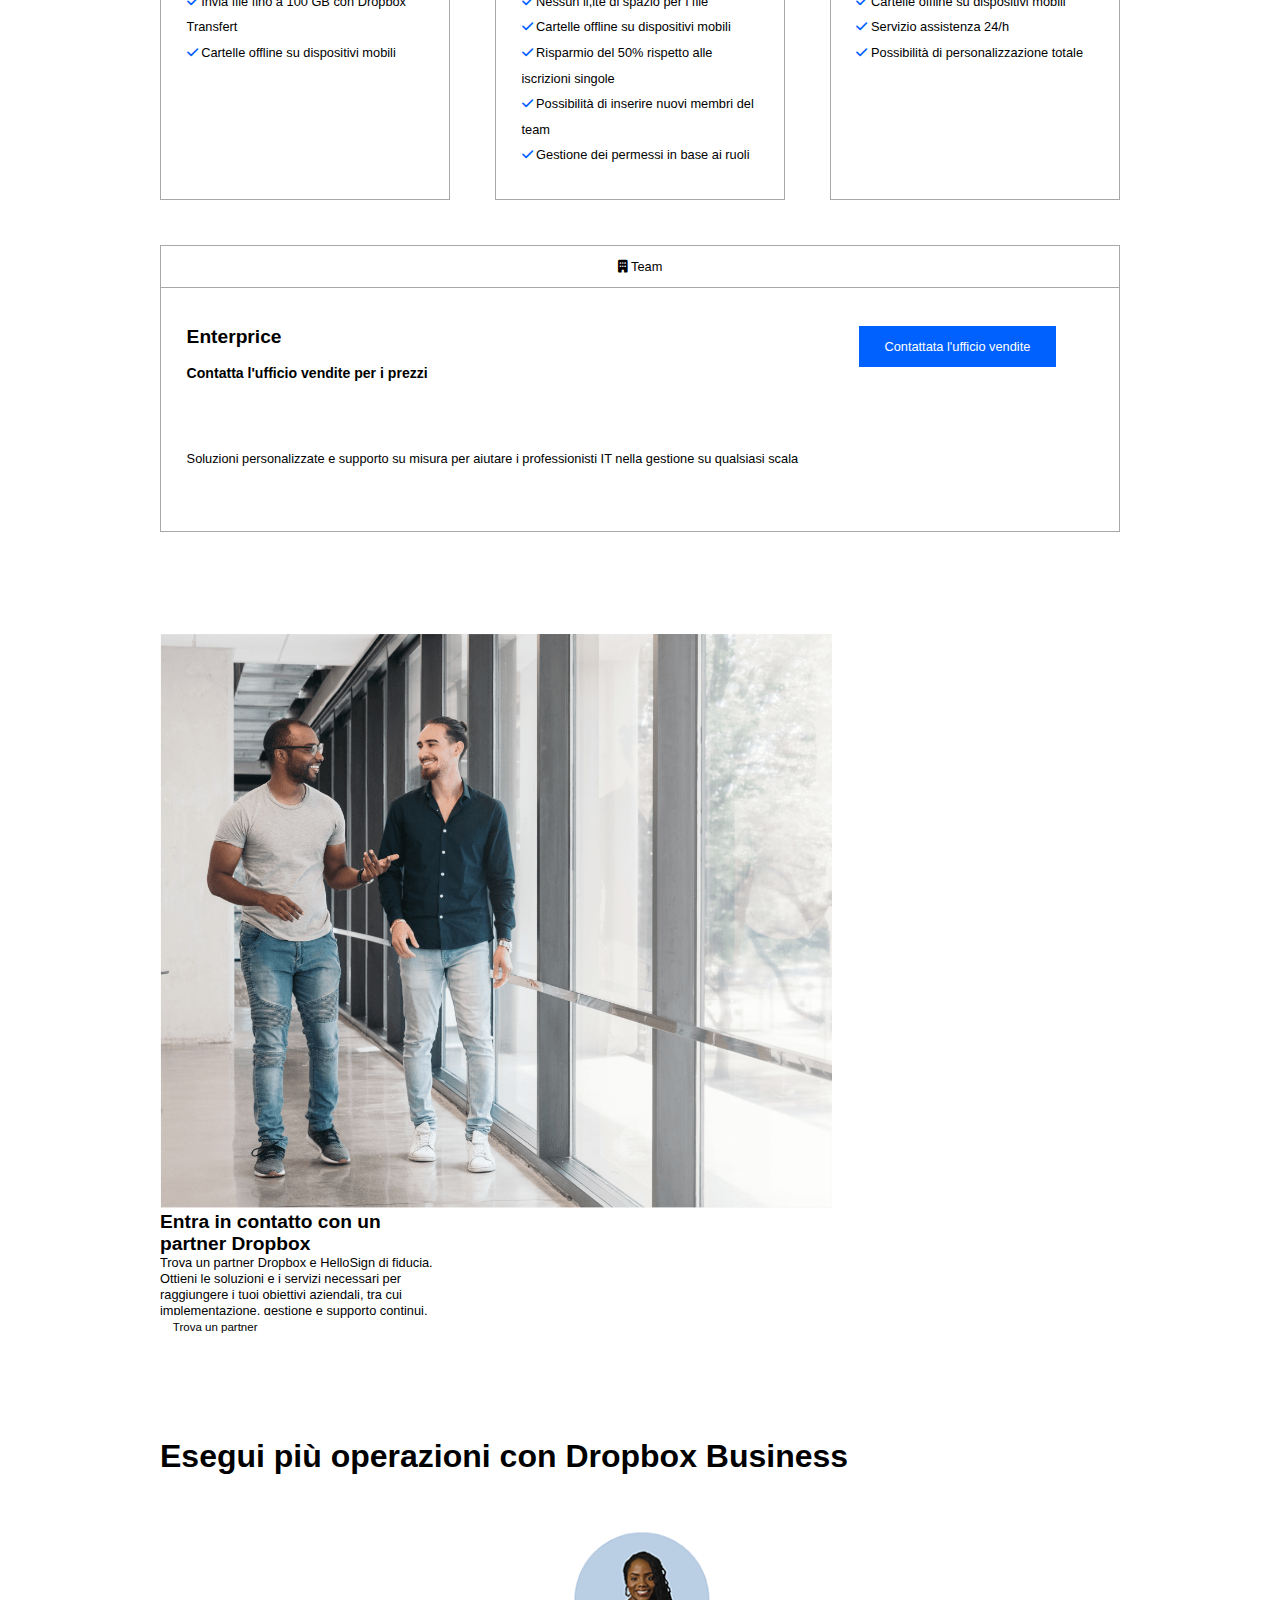
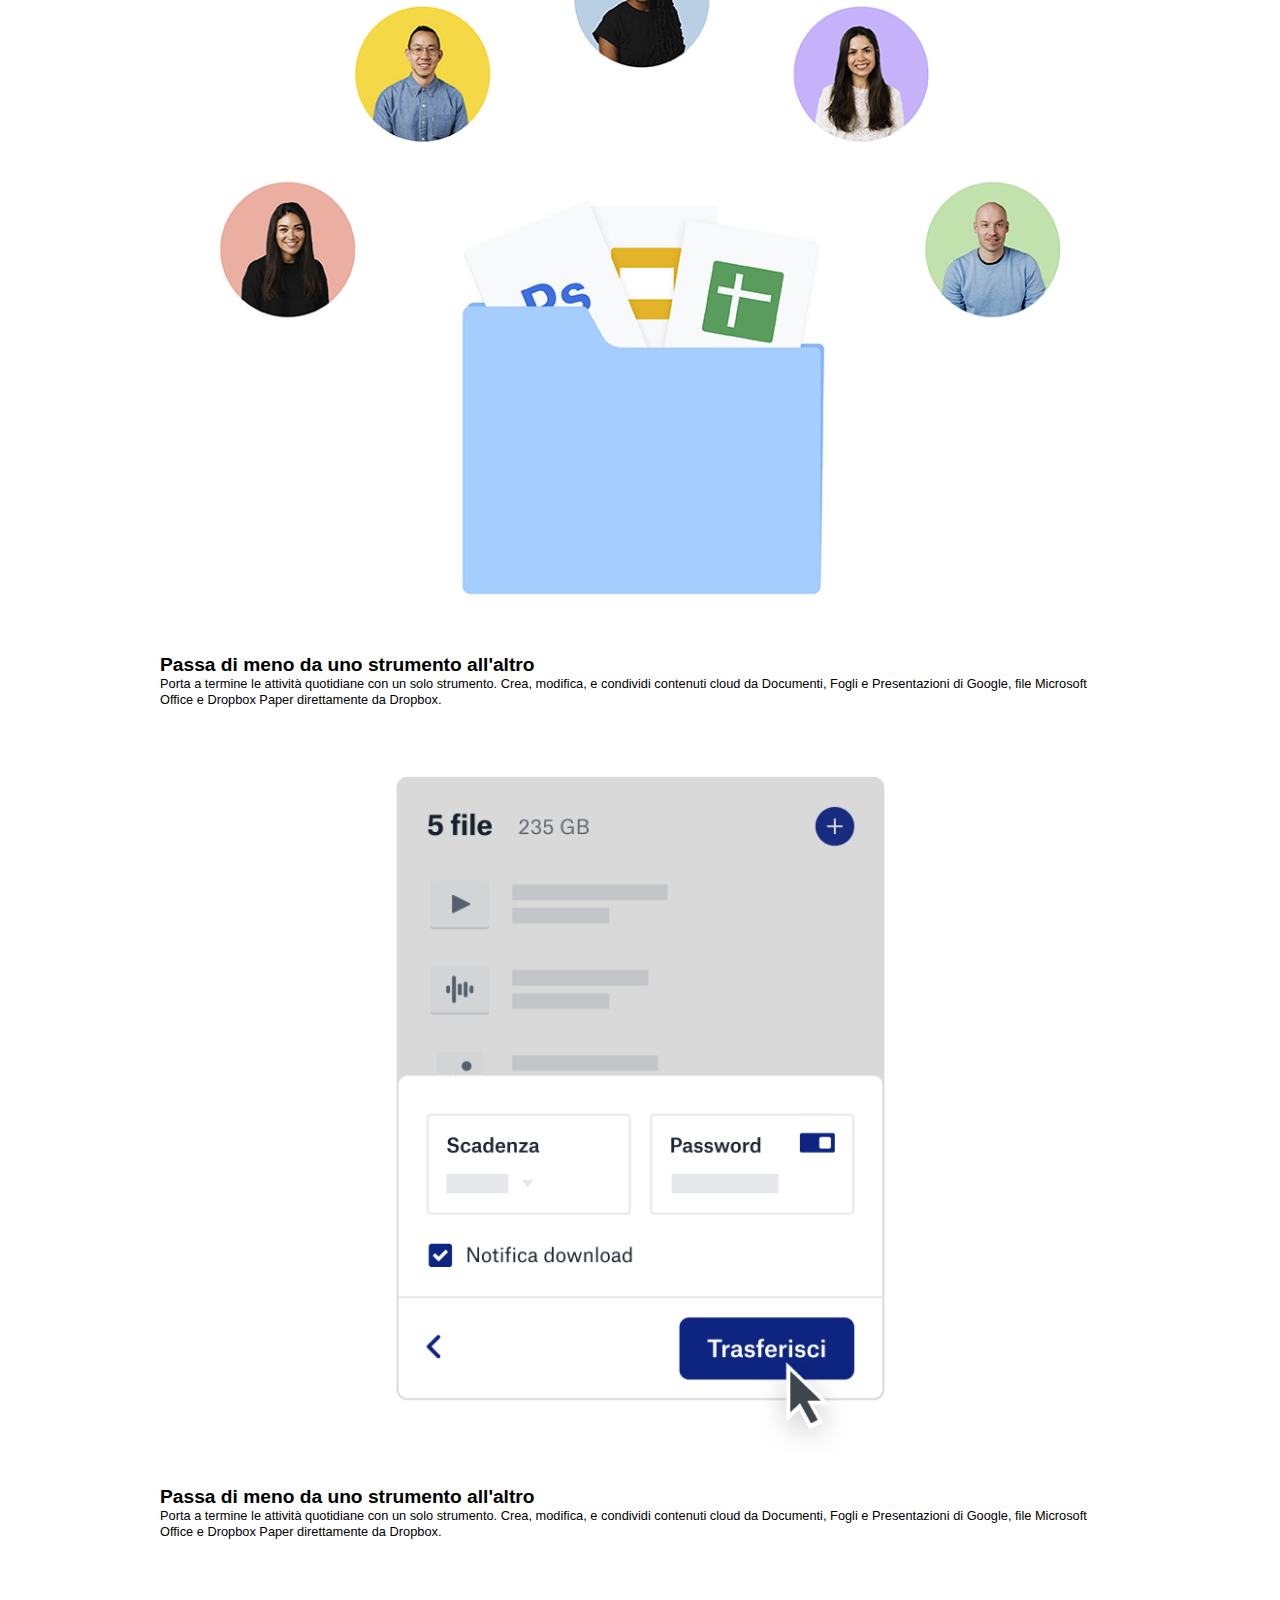
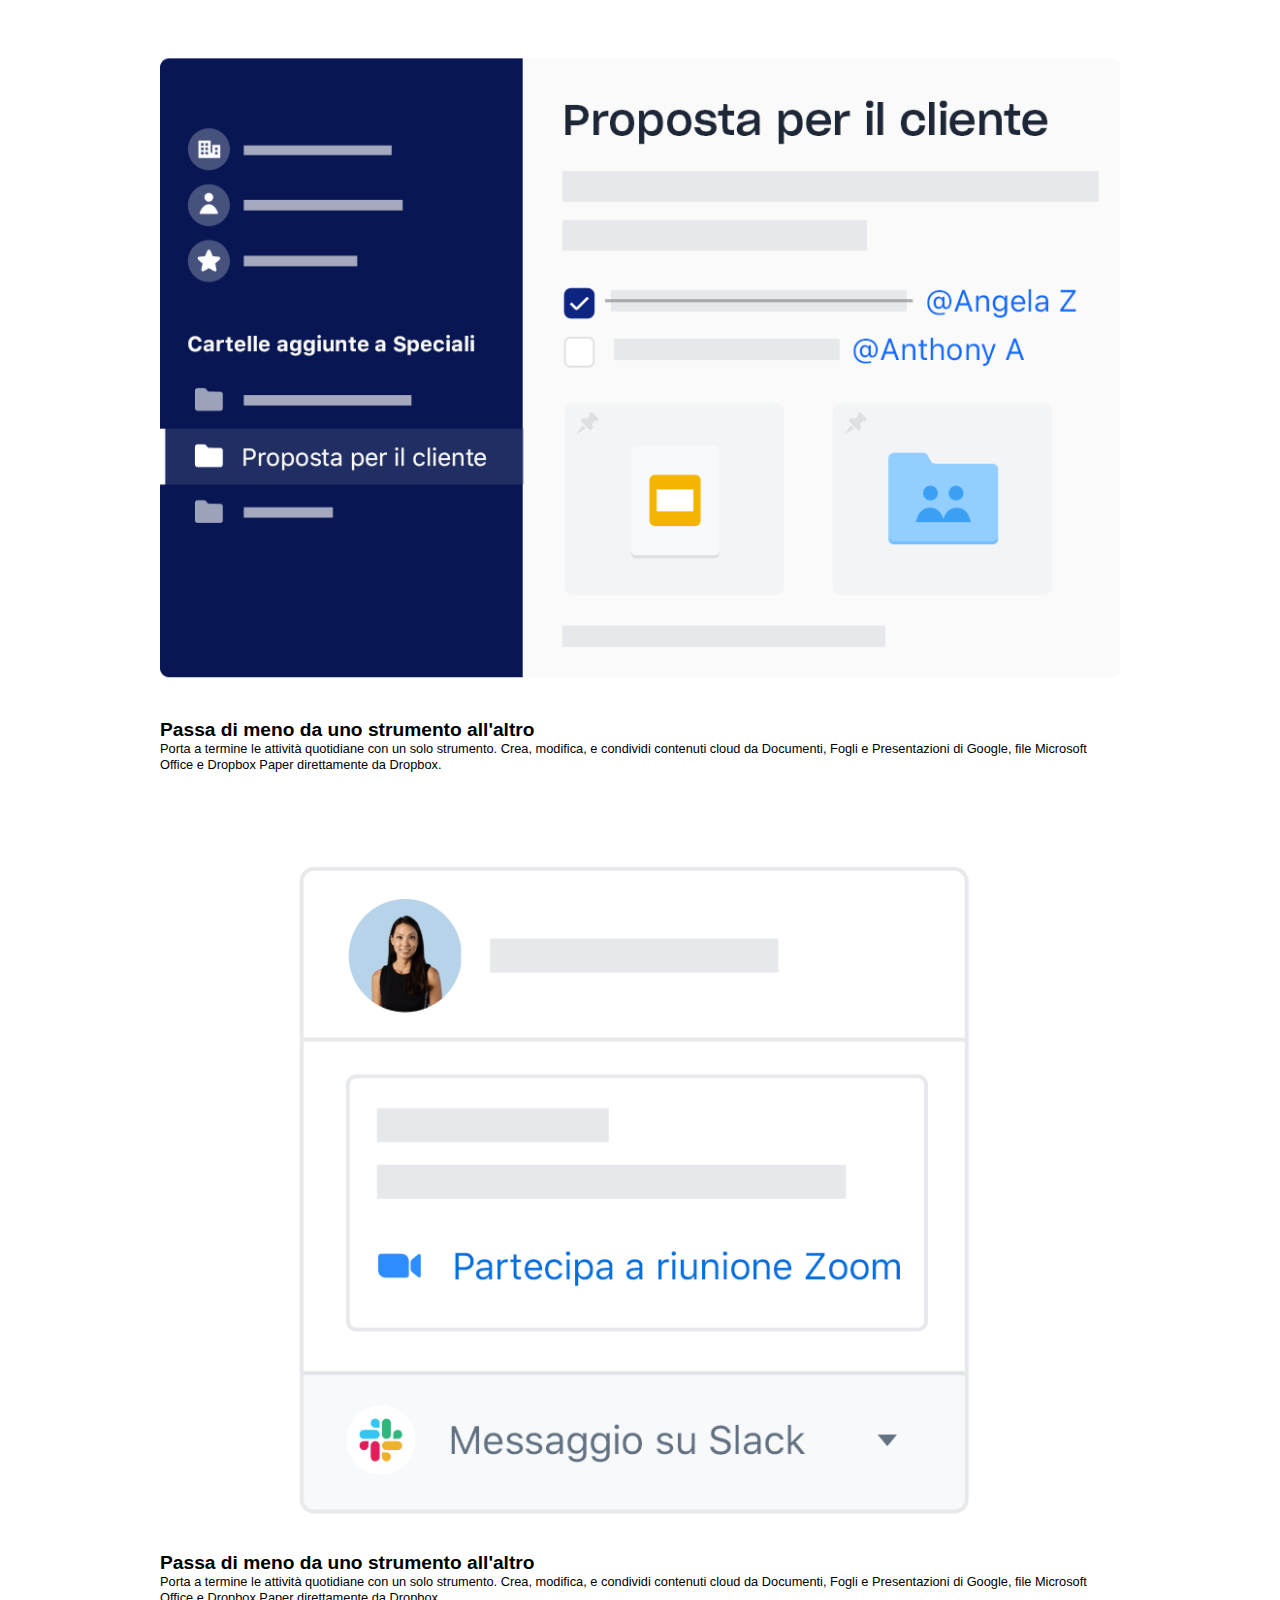
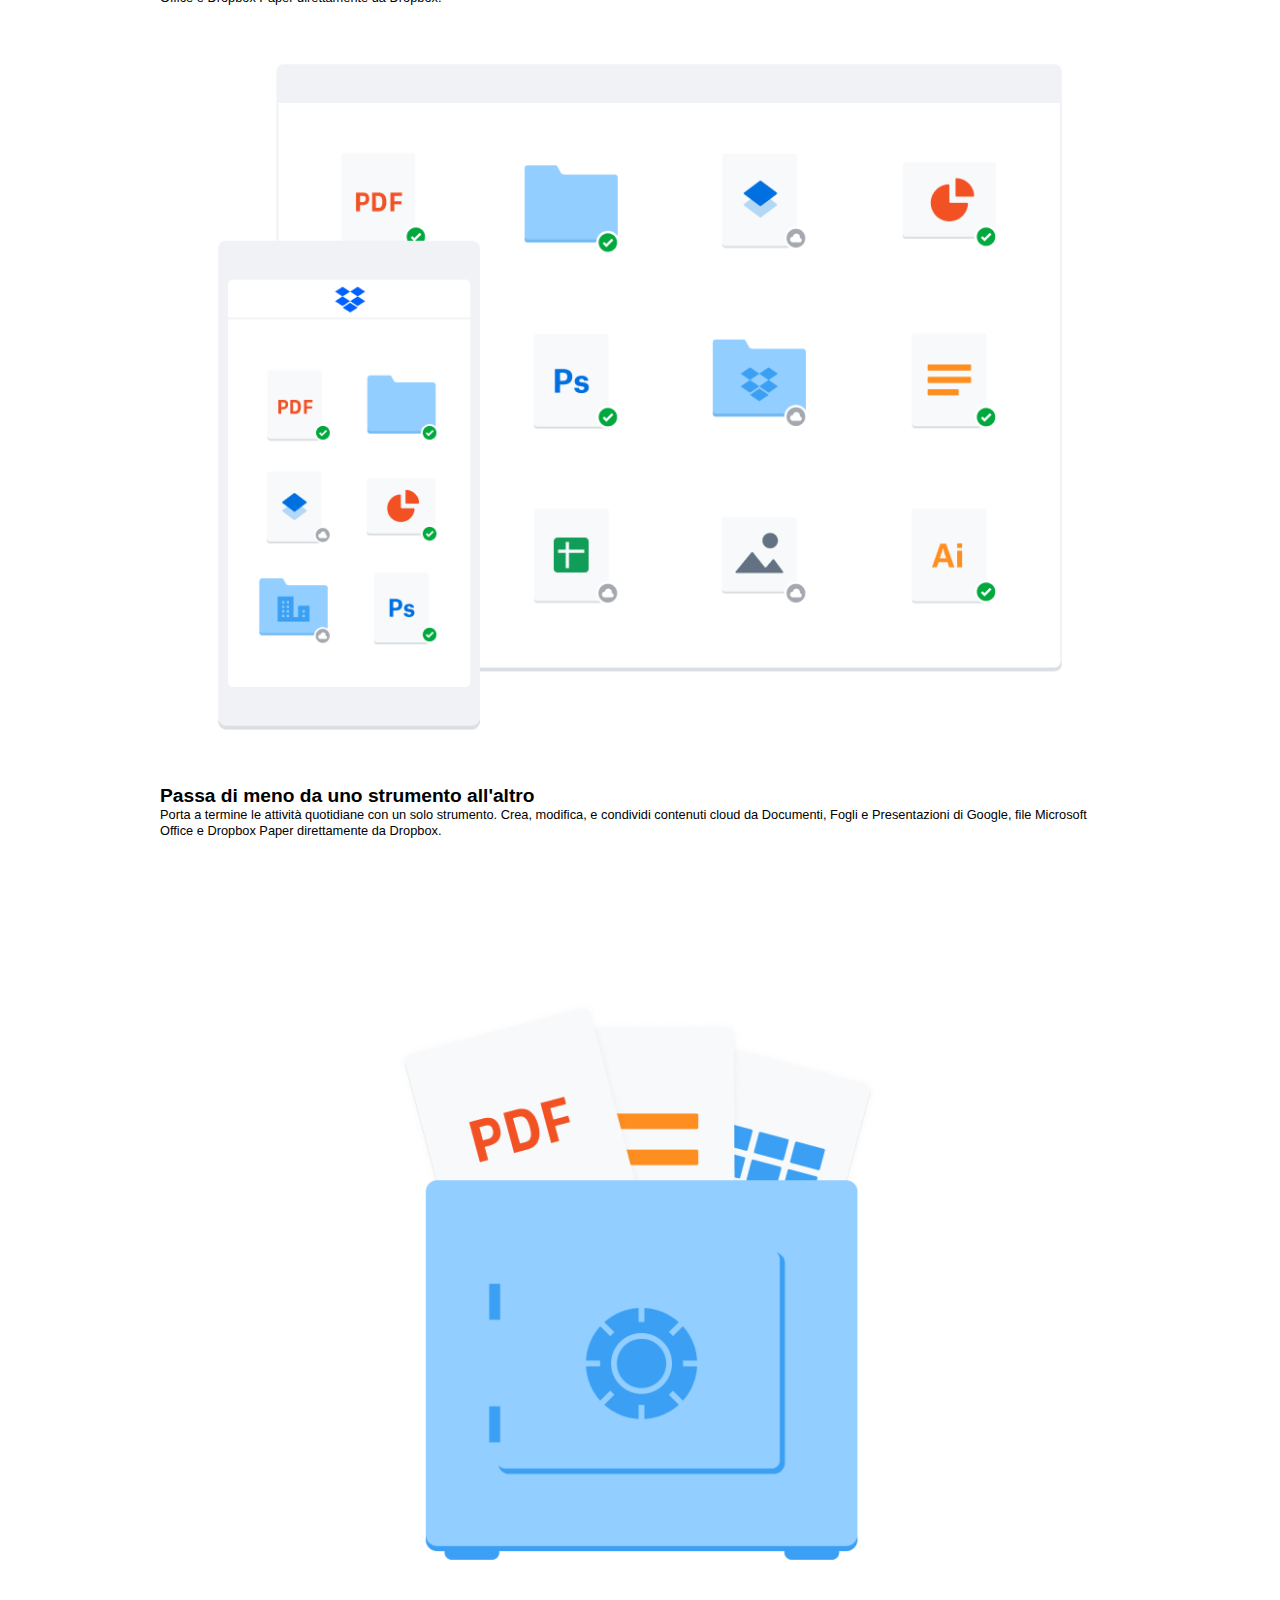
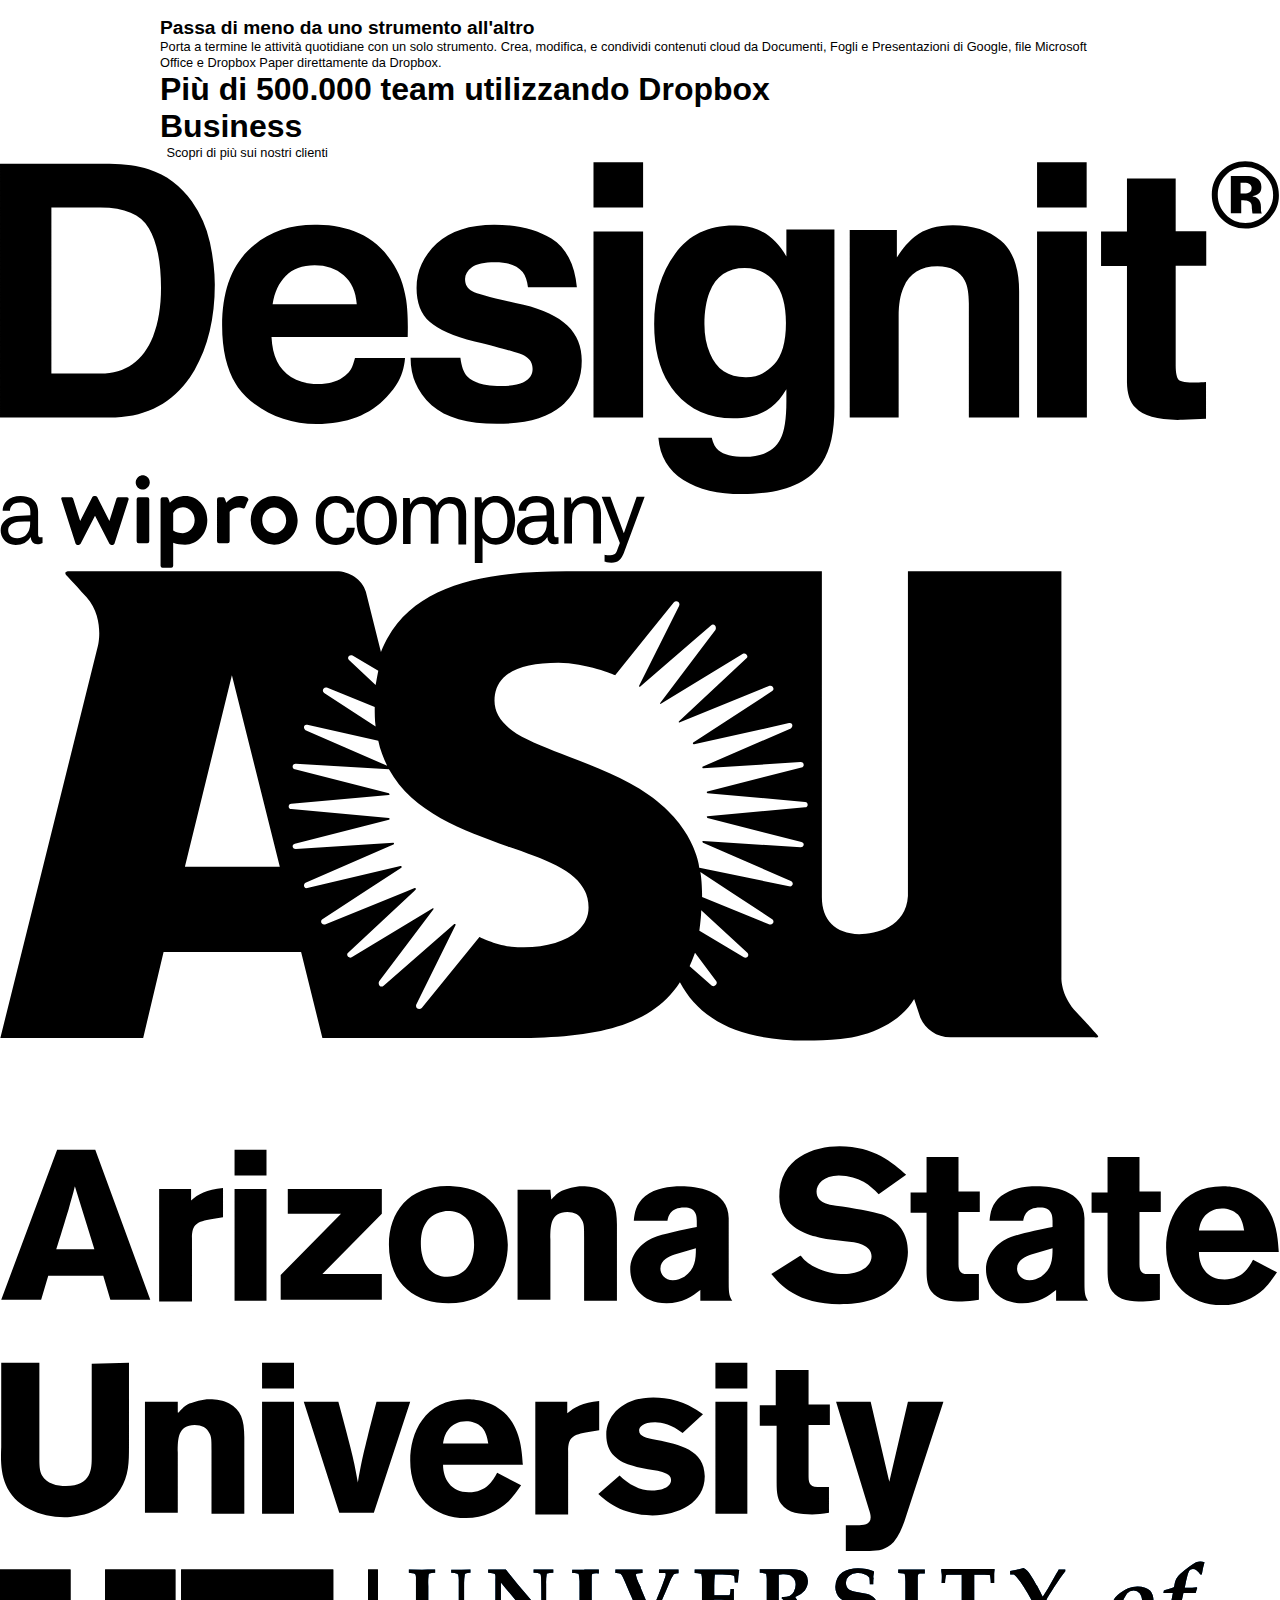
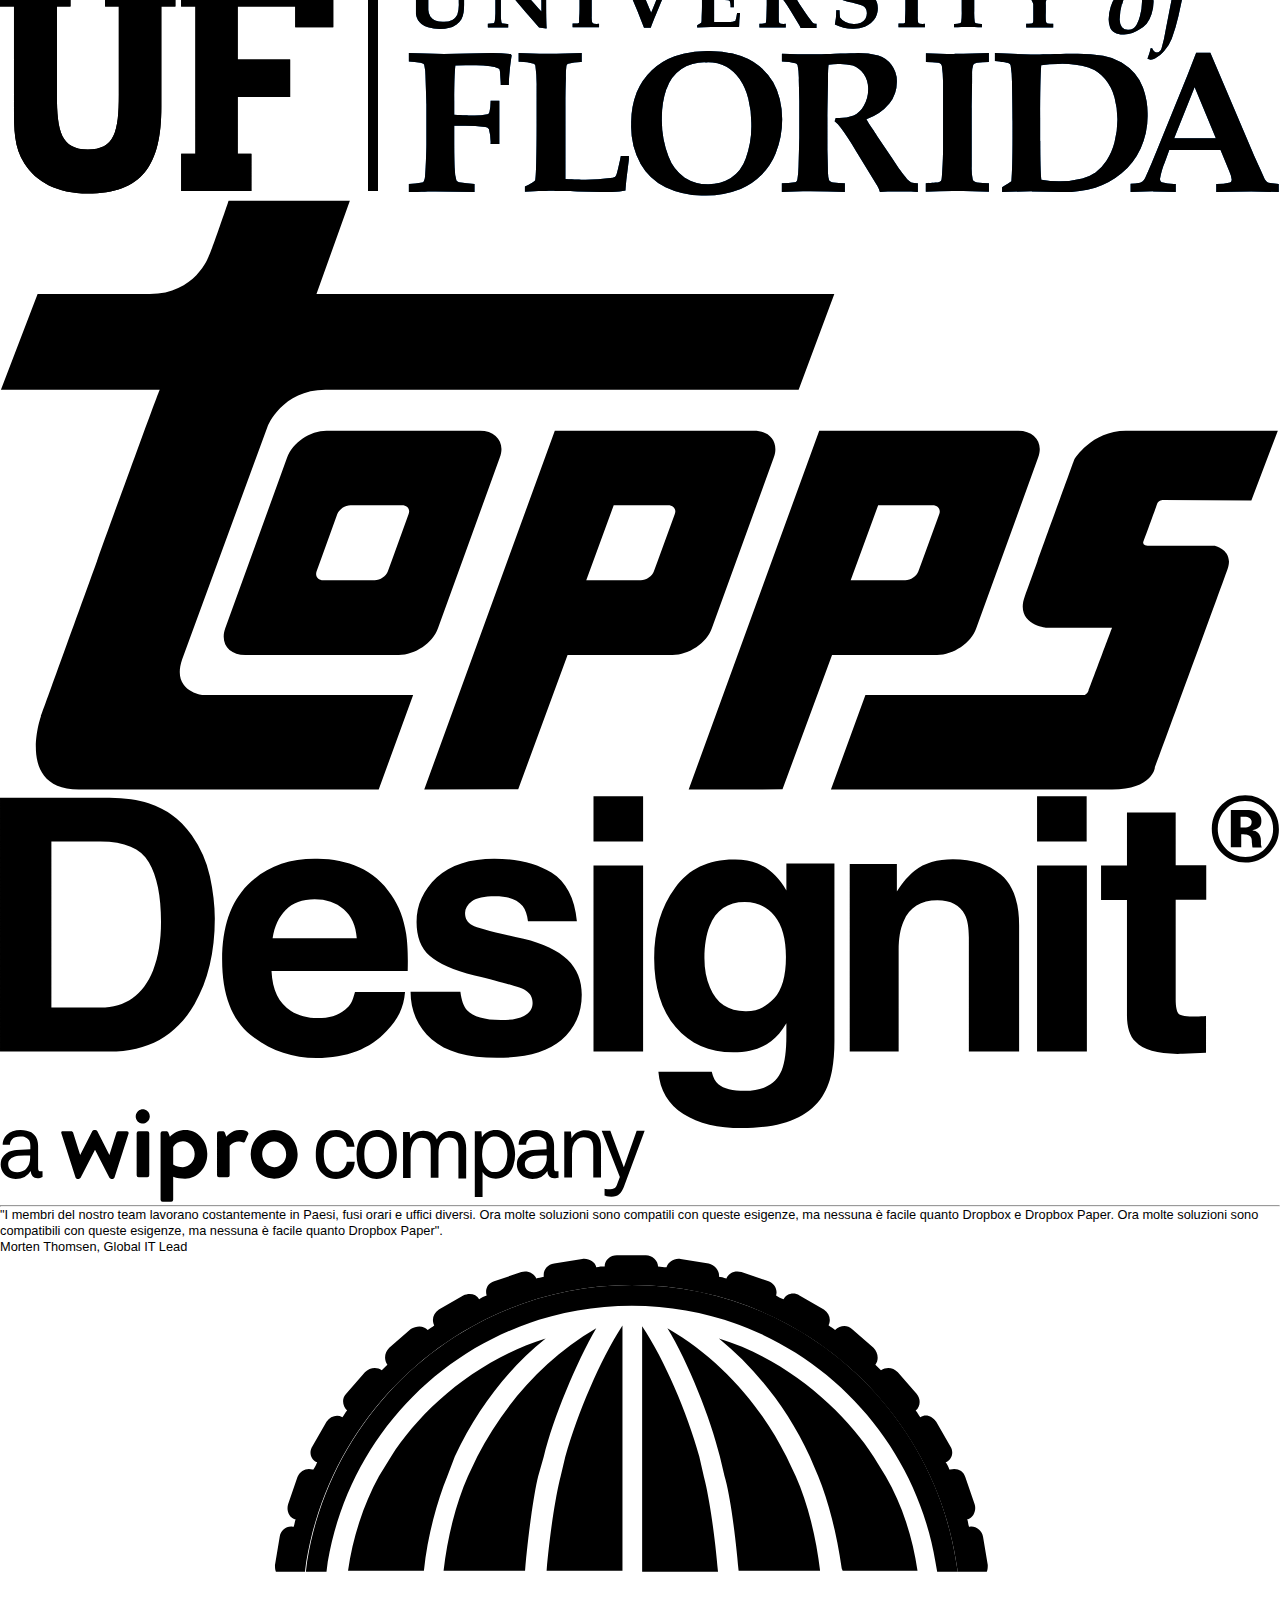
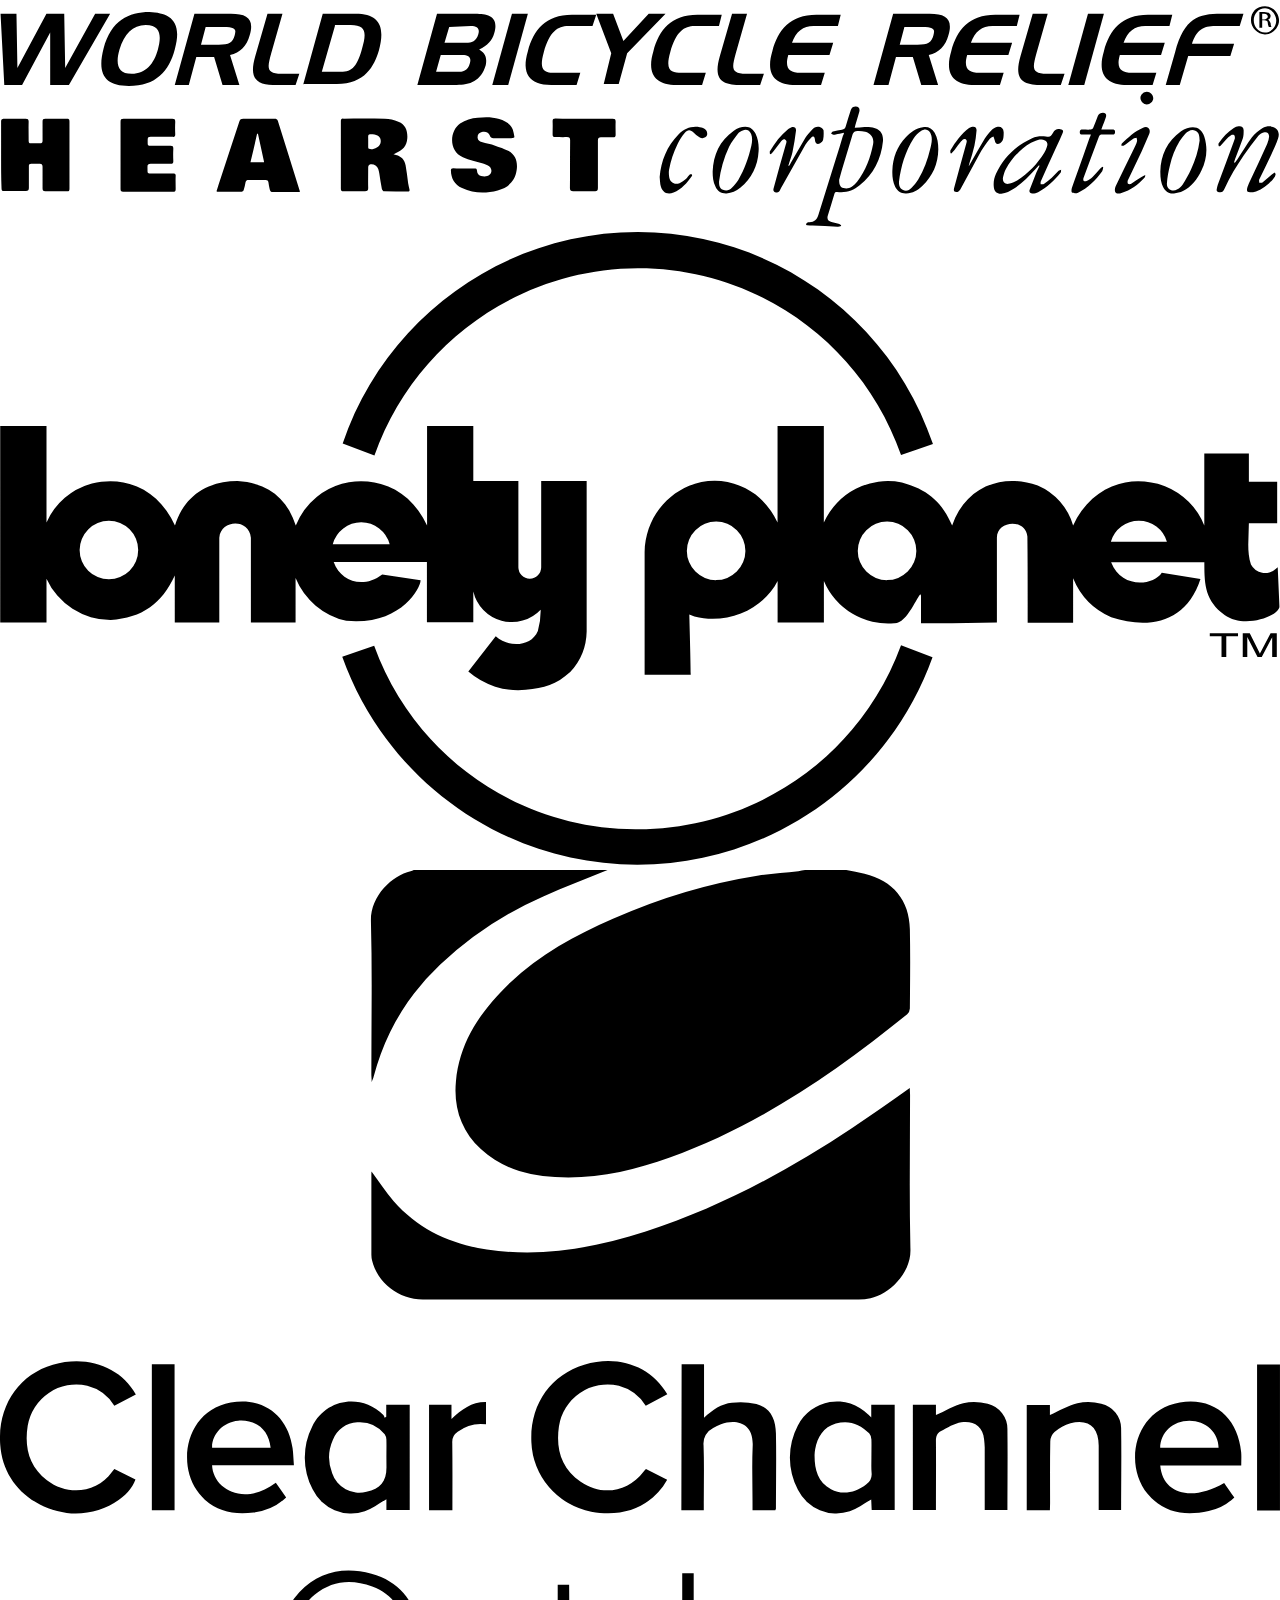
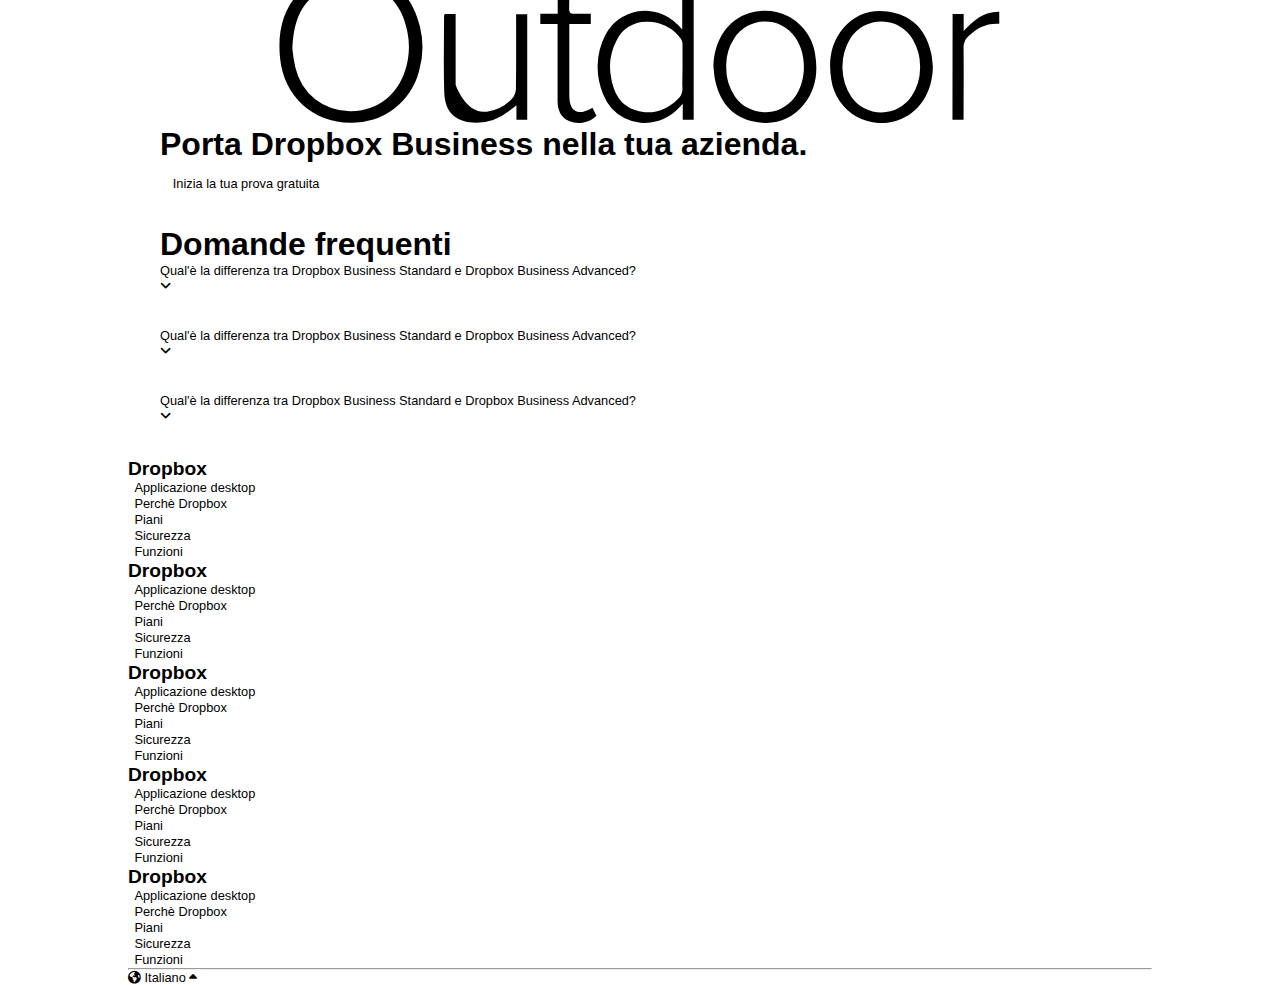
==== commit 8c0ef0e0: "modify main" ====
--- a/index.html
+++ b/index.html
@@ -62,11 +62,11 @@
         <div class="section padding-top">
             <div class="container">
                 <h2 class=" padding-tb-small">Trova il piano business che fa per te</h2>
-                <div class="radiobutton padding-tb">
+                <div class="radiobutton padding-tb flex gap-1">
                     <input type="radio" name="Fatturazione mensile" id="fatturazionemensile"> <span>Fatturazione mensile</span>
                     <input type="radio" name="Fatturazione annuale" id="fatturazioneannuale"> <span>Fatturazione annuale</span>
                 </div>
-                <div class="row flex gap-2">
+                <div class="row flex gap-2 wrapping">
                     <div class="col flex-grow1">
                         <div class="card border-card">
                             <div class="card-header border-card-bottom text-center padding-tb-small">
@@ -171,31 +171,31 @@
                             </div>
                         </div>
                     </div>
-                </div>
-                    <div class="row">
                         <div class="col flex-grow1">
                             <div class="card border-card">
-                            <div class="card-header border-card-bottom text-center padding-tb-small" >
-                                <span><i class="fa-solid fa-building"></i> Team</span>
-                            </div>
-                            <div class="card-body padding-lr2 padding-tb">
-                                <h3 class="padding-tb-small">Enterprice</h3>
-                                <div class="price-row">
-                                    <span class="price">Contatta l'ufficio vendite per i prezzi</span>
-                                </div>
-                                    <div class="description">
+                                <div class="card-header border-card-bottom text-center padding-tb-small" >
+                                    <span><i class="fa-solid fa-building"></i> Team</span>
+                                </div>
+                                <div class="card-body padding-lr2 padding-tb flex">
+                                    <div class="col-lg">
+                                        <h3 class="padding-tb-small">Enterprice</h3>
+                                        <div class="price-row">
+                                            <span class="price">Contatta l'ufficio vendite per i prezzi</span>
+                                        </div>
+                                            <p class="padding-tb3">Soluzioni personalizzate e supporto su misura per aiutare i professionisti IT nella gestione su qualsiasi scala</p>
+                                    </div>
+                                    <div class="col-sm">
                                         <div class="button-card">
-                                            <a href="#" class="btn btn-blue btn-lg">Contattata l'ufficio vendite</a>
-                                        </div>
-                                        <p>Soluzioni personalizzate e supporto su misura per aiutare i professionisti IT nella gestione su qualsiasi scala</p>
+                                                <a href="#" class="btn btn-blue btn-xl">Contattata l'ufficio vendite</a>
+                                            </div>
                                     </div>
-                            </div>
+                                </div>
                             </div>
                         </div>
                     </div>
-            </div>
-        </div>
-        <div class="section">
+                </div>
+        </div>
+        <div class="section padding-top">
             <div class="container">
                 <div class="row">
                     <div class="col col-lg">
@@ -209,7 +209,7 @@
                 </div>
             </div>
         </div>
-        <div class="section">
+        <div class="section padding-top">
             <div class="container">
                 <h2>Esegui più operazioni con Dropbox Business</h2>
                 <div class="row">
--- a/css/style.css
+++ b/css/style.css
@@ -57,7 +57,7 @@
 }
 h6{
     font-size: 1.1rem;
-    line-height: 2rem;
+    line-height: 2.5rem;
 }
 a, p {
     line-height: 1.25rem;
@@ -77,6 +77,10 @@
     padding-top: 2rem;
     padding-bottom: 2rem;
 }
+.padding-tb3{
+    padding-top: 3rem;
+    padding-bottom: 3rem;
+}
 .padding-tb-small{
     padding-top: 1rem;
     padding-bottom: 1rem;
@@ -101,6 +105,9 @@
 }
 .flex {
     display: flex;
+}
+.wrapping {
+    flex-wrap: wrap;
 }
 .space-between {
     justify-content: space-between;
@@ -128,6 +135,10 @@
     padding: 1rem;
     font-size: 1rem;
 }
+.btn-xl {
+    padding: 1rem 2rem;
+    font-size: 1rem;
+}
 .btn-blue {
     background-color: var(--btn-color);
     color: white;
@@ -167,7 +178,7 @@
 }
 .gap-2 {
     gap: 3.5rem;
-    --gap2: 2rem;
+    --gap2: 3.5rem;
 }
 .position-relative {
     position: relative;
@@ -184,7 +195,8 @@
     left: 0;
 }
 .flex-grow1{
-    flex-basis: calc((100% - var(--gap2))/3);
+    flex-basis: calc((100% - (var(--gap2)*2))/3);
+    flex-grow: 1;
 }
 .border-card {
     border: 1px solid #a8a8a8;
@@ -194,9 +206,6 @@
 }
 .text-center {
     text-align: center;
-}
-.card {
-    min-height: 500px;
 }
 
 .price, .price-period {
@@ -230,4 +239,7 @@
     width: 30%;
     margin-top: 2rem;
     margin-bottom: 3rem;
+}
+.fa-check {
+    color: #0061ff;
 }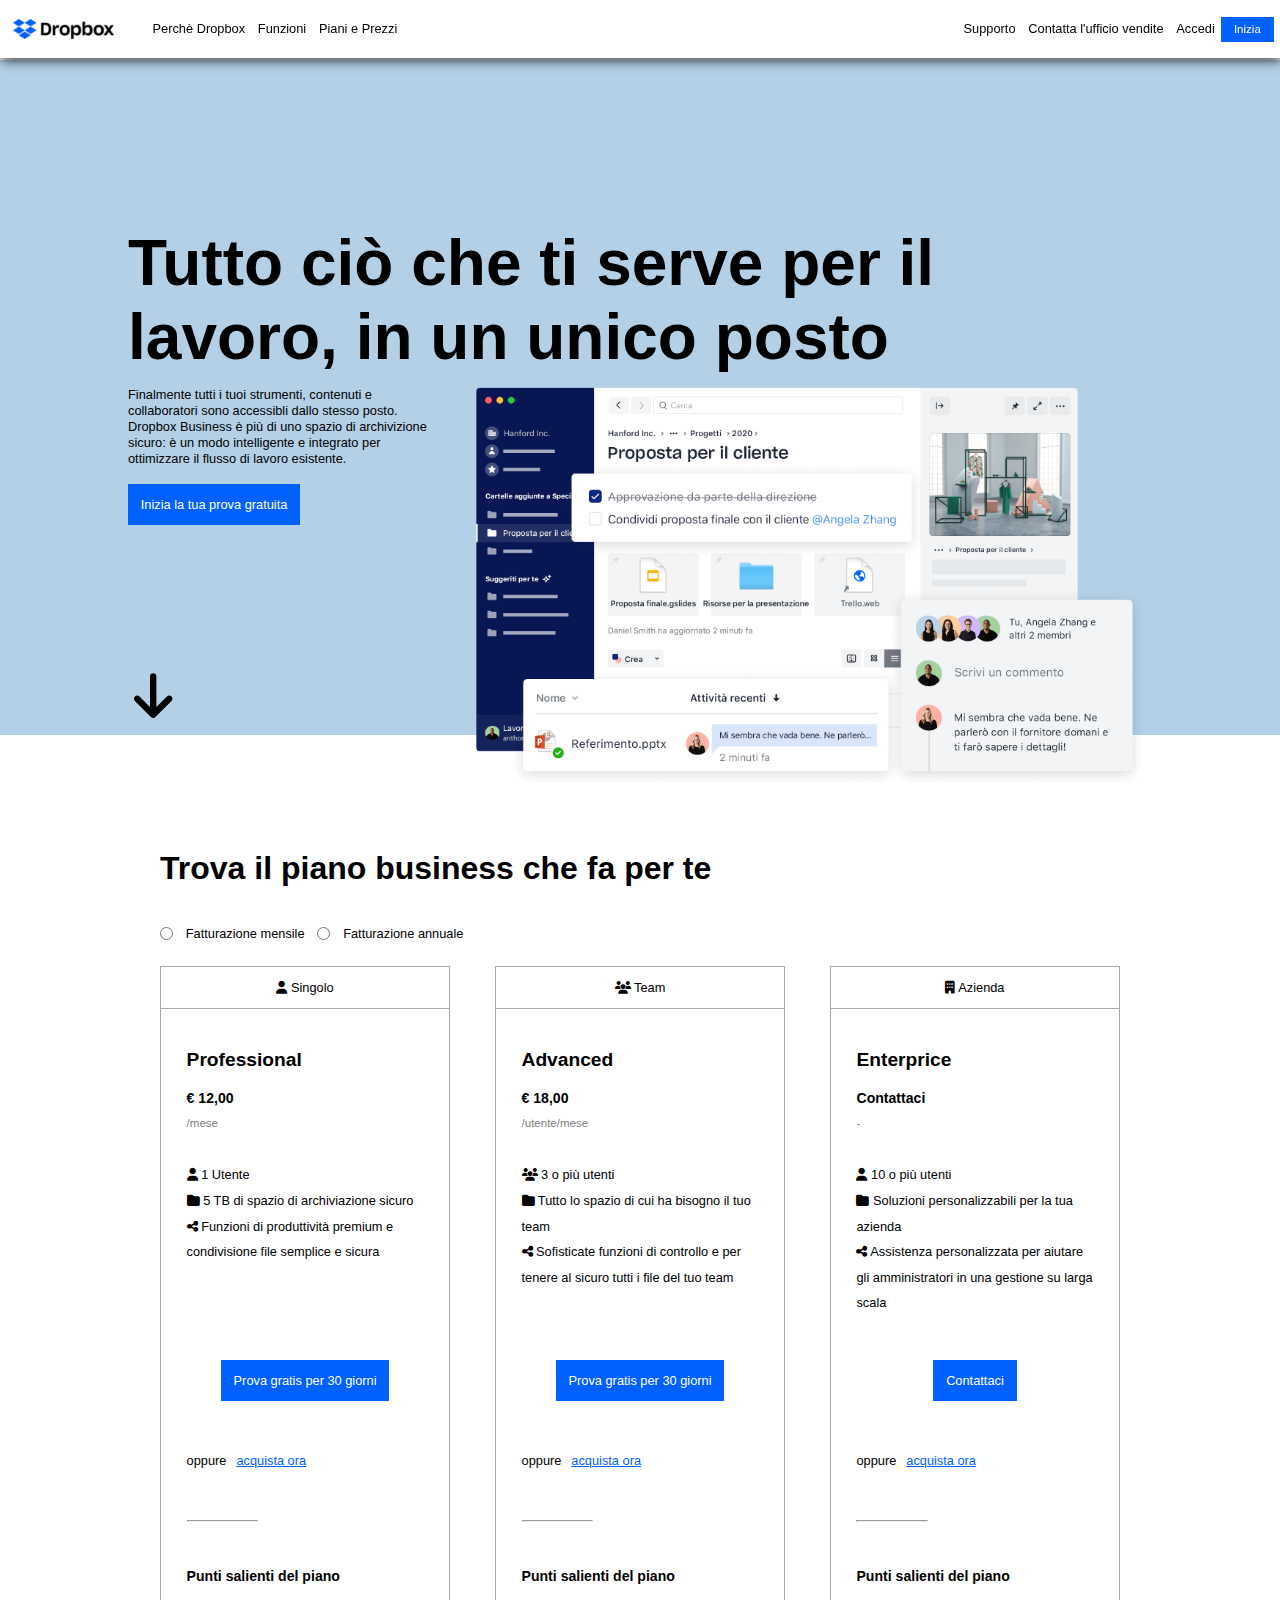
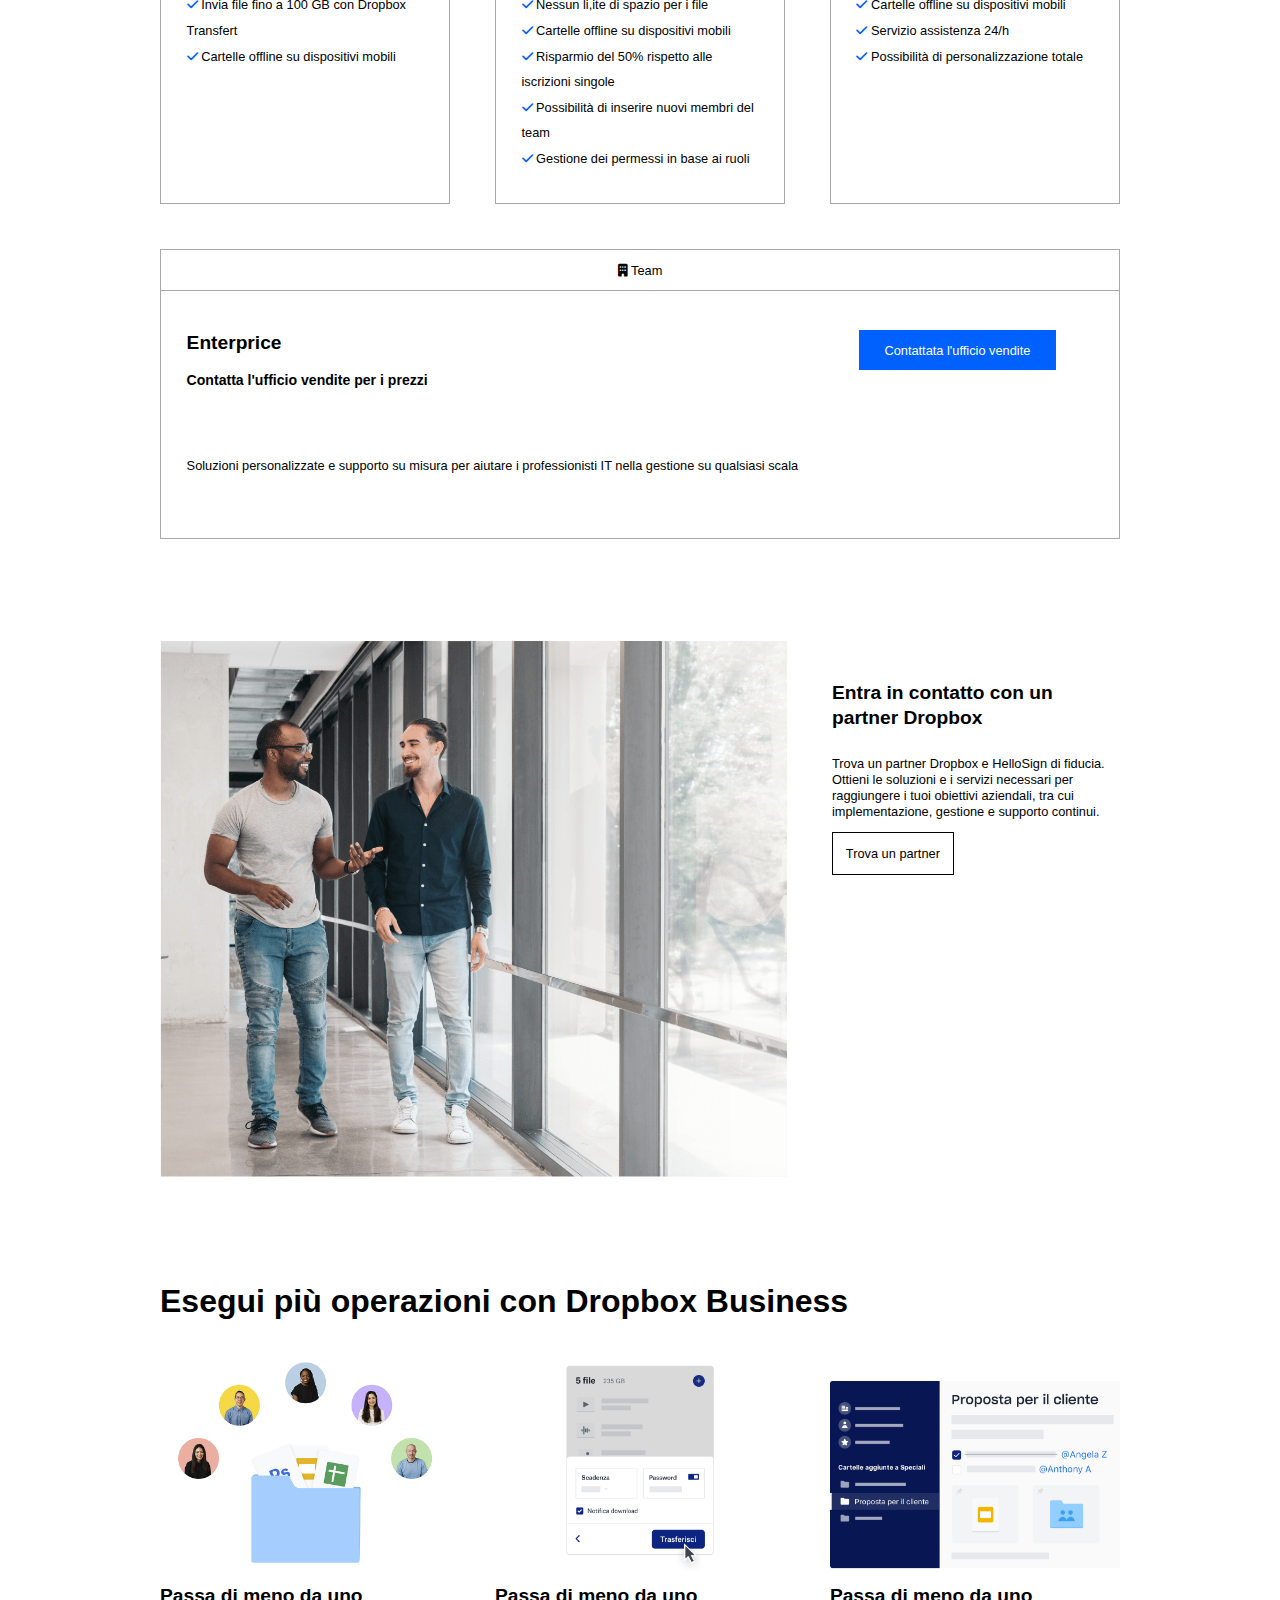
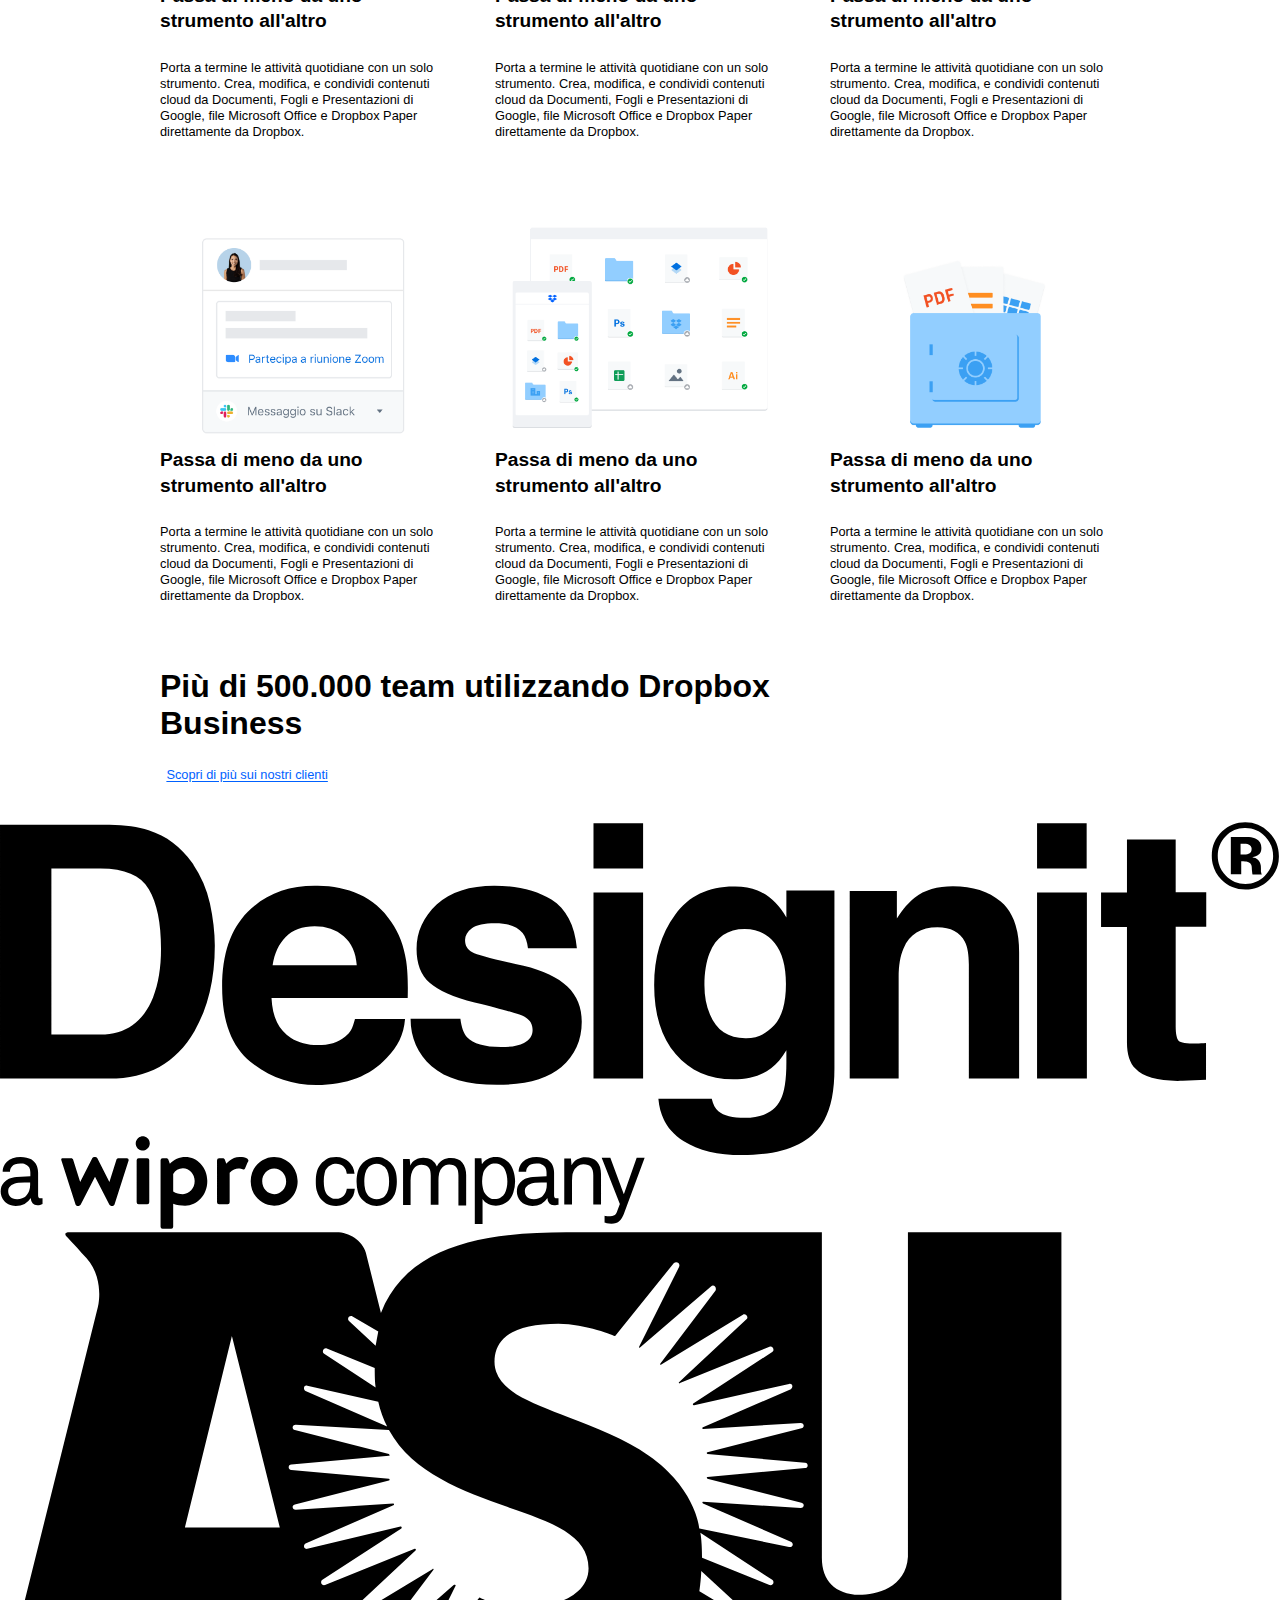
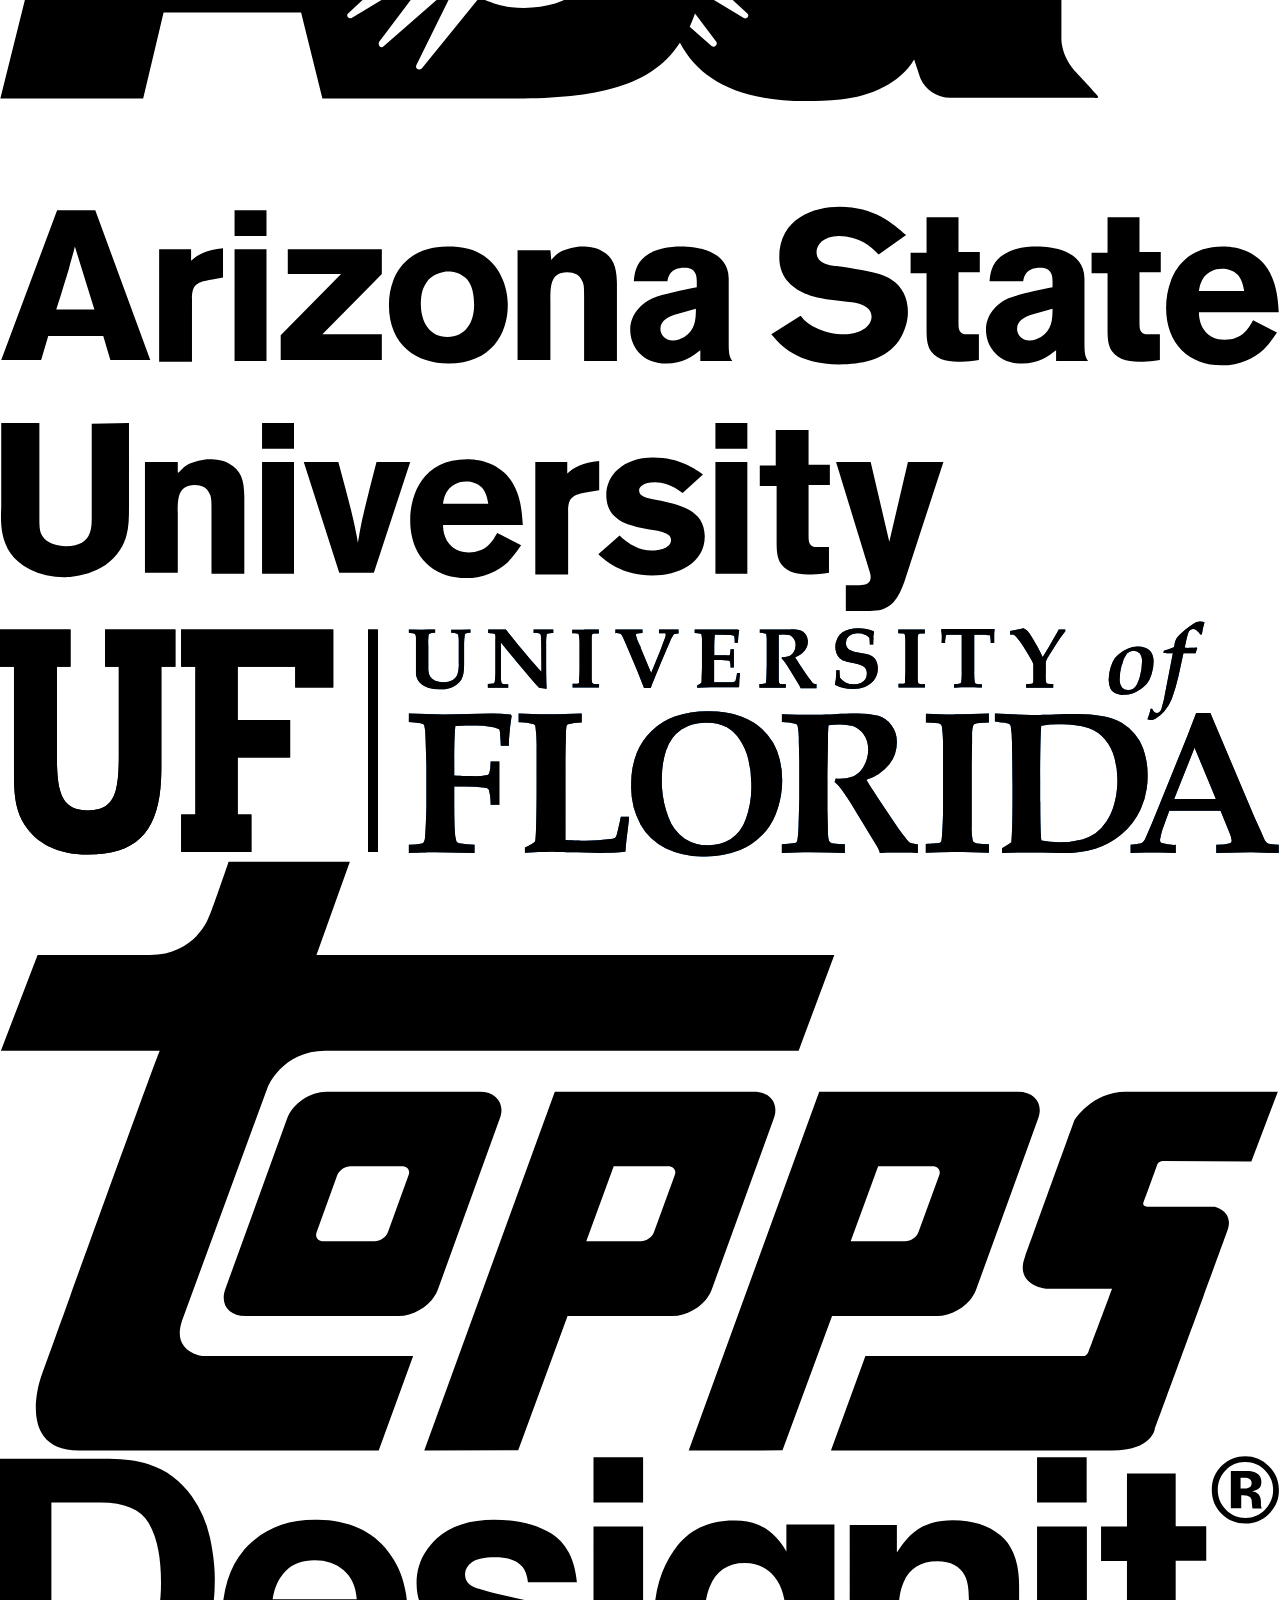
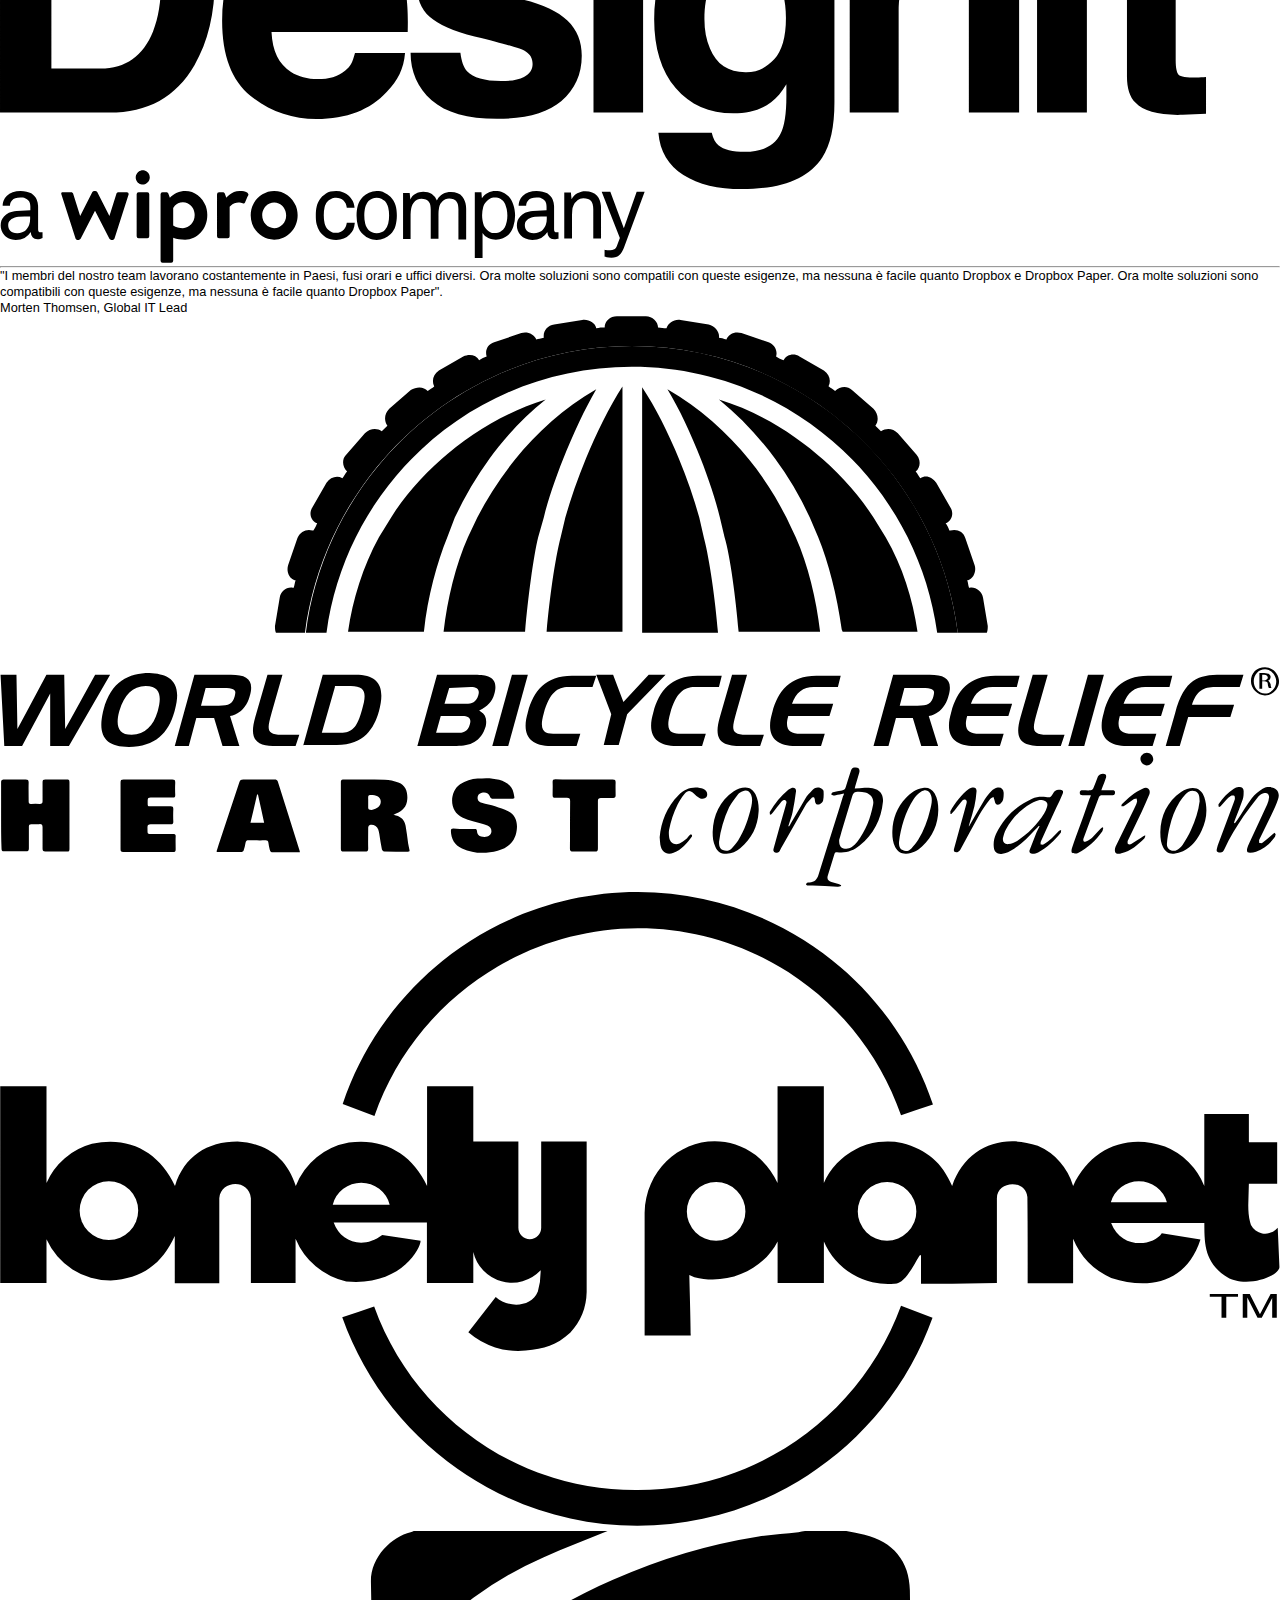
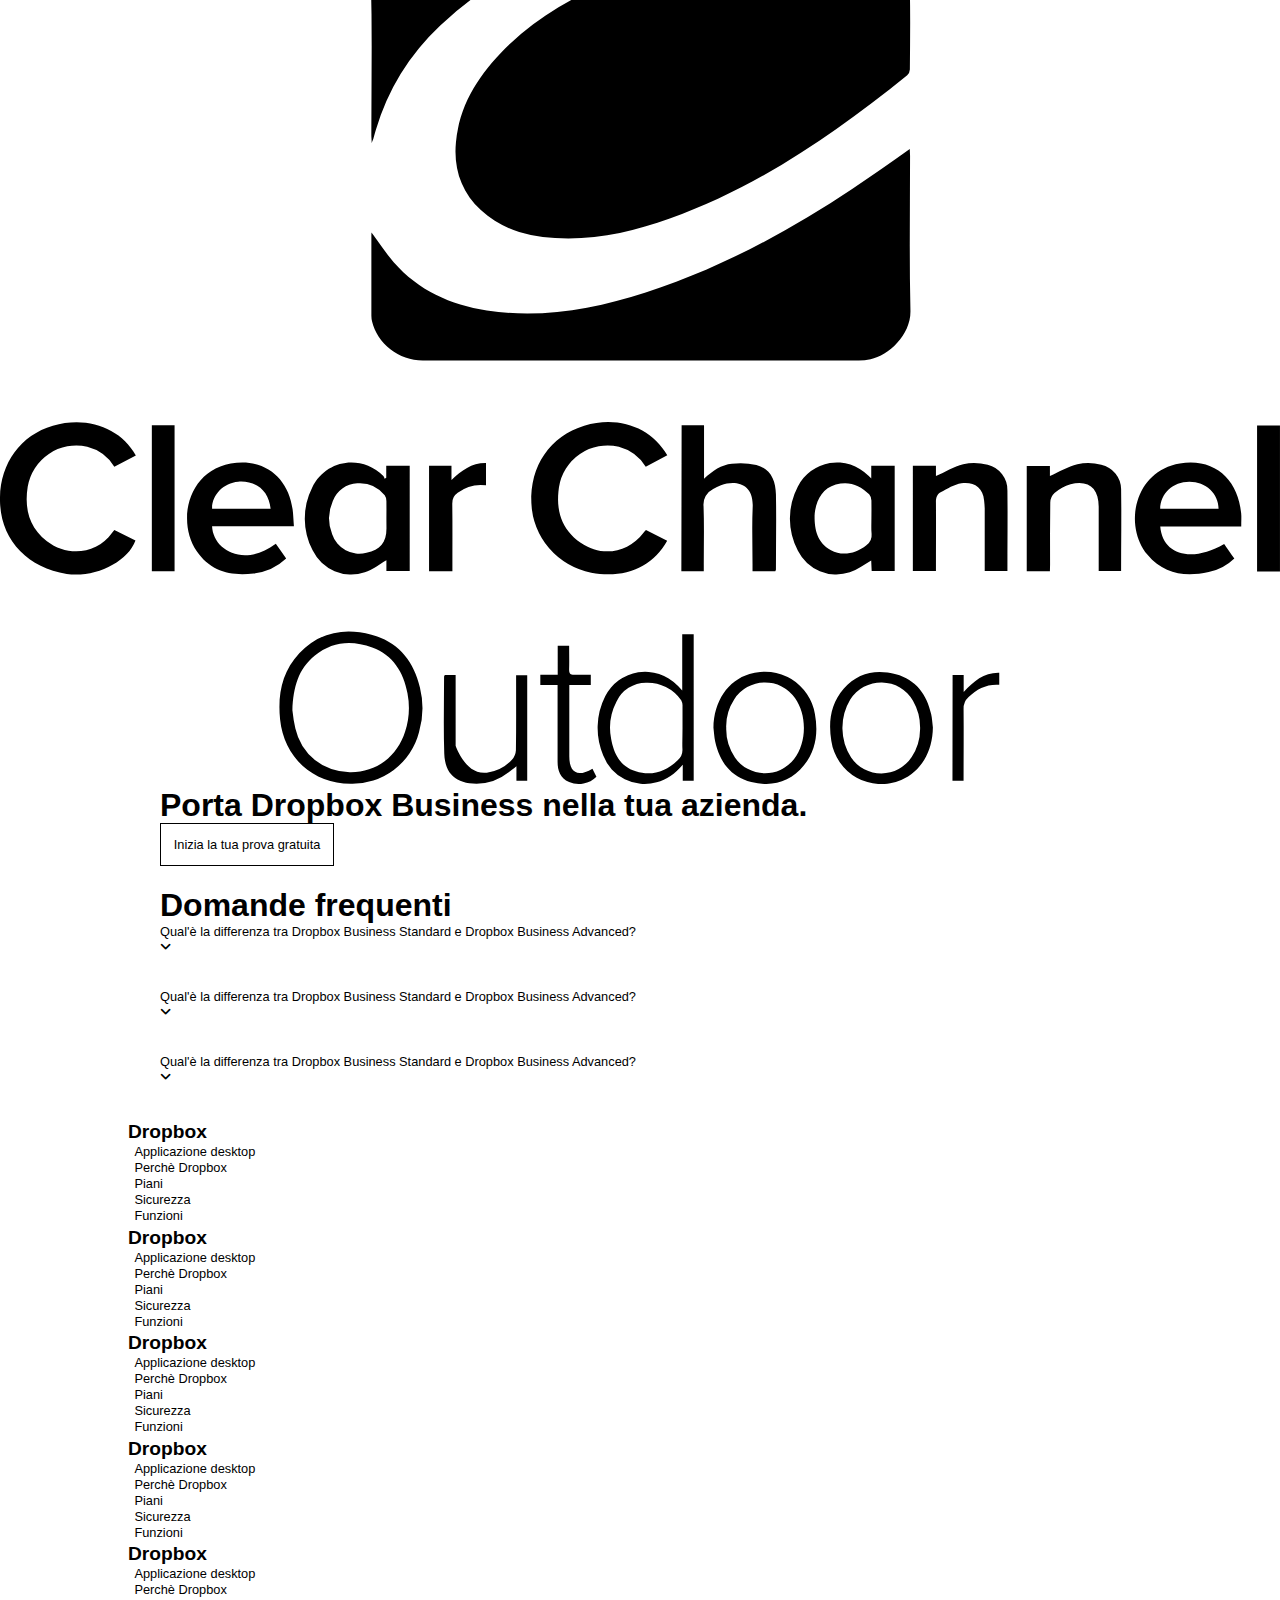
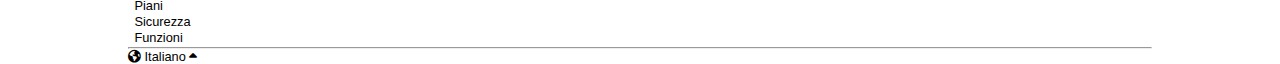
==== commit f37801fc: "end body main" ====
--- a/index.html
+++ b/index.html
@@ -197,61 +197,61 @@
         </div>
         <div class="section padding-top">
             <div class="container">
-                <div class="row">
+                <div class="row flex gap-2">
                     <div class="col col-lg">
                         <img src="img/partner.png" alt="ragazzi che parlano">
                     </div>
-                    <div class="col col-sm">
+                    <div class="col col-sm padding-tb3">
                         <h3>Entra in contatto con un partner Dropbox</h3>
-                        <p>Trova un partner Dropbox e HelloSign di fiducia. Ottieni le soluzioni e i servizi necessari per raggiungere i tuoi obiettivi aziendali, tra cui implementazione, gestione e supporto continui.</p>
-                        <a href="#" class="btn btn-light">Trova un partner</a>
+                        <p class="padding-tb">Trova un partner Dropbox e HelloSign di fiducia. Ottieni le soluzioni e i servizi necessari per raggiungere i tuoi obiettivi aziendali, tra cui implementazione, gestione e supporto continui.</p>
+                        <a href="#" class="btn btn-light btn-lg">Trova un partner</a>
                     </div>
                 </div>
             </div>
         </div>
         <div class="section padding-top">
             <div class="container">
-                <h2>Esegui più operazioni con Dropbox Business</h2>
-                <div class="row">
-                    <div class="col">
+                <h2 class="margin-bottom">Esegui più operazioni con Dropbox Business</h2>
+                <div class="row flex gap-2 wrapping">
+                    <div class="col flex-grow1">
                         <img src="img/business-feature-switching-tools.png" alt="Switching tools">
                         <h3>Passa di meno da uno strumento all'altro</h3>
-                        <p>Porta a termine le attività quotidiane con un solo strumento. Crea, modifica, e condividi contenuti cloud da Documenti, Fogli e Presentazioni di Google, file Microsoft Office e Dropbox Paper direttamente da Dropbox.</p>
-                    </div>
-                    <div class="col">
+                        <p class="padding-tb">Porta a termine le attività quotidiane con un solo strumento. Crea, modifica, e condividi contenuti cloud da Documenti, Fogli e Presentazioni di Google, file Microsoft Office e Dropbox Paper direttamente da Dropbox.</p>
+                    </div>
+                    <div class="col flex-grow1">
                         <img src="img/business-feature-send-files-it.png" alt="sending file">
                         <h3>Passa di meno da uno strumento all'altro</h3>
-                        <p>Porta a termine le attività quotidiane con un solo strumento. Crea, modifica, e condividi contenuti cloud da Documenti, Fogli e Presentazioni di Google, file Microsoft Office e Dropbox Paper direttamente da Dropbox.</p>
-                    </div>
-                    <div class="col">
+                        <p class="padding-tb">Porta a termine le attività quotidiane con un solo strumento. Crea, modifica, e condividi contenuti cloud da Documenti, Fogli e Presentazioni di Google, file Microsoft Office e Dropbox Paper direttamente da Dropbox.</p>
+                    </div>
+                    <div class="col flex-grow1">
                         <img src="img/business-feature-coordinate-it.png" alt="coordinate">
                         <h3>Passa di meno da uno strumento all'altro</h3>
-                        <p>Porta a termine le attività quotidiane con un solo strumento. Crea, modifica, e condividi contenuti cloud da Documenti, Fogli e Presentazioni di Google, file Microsoft Office e Dropbox Paper direttamente da Dropbox.</p>
-                    </div>
-                    <div class="col">
+                        <p class="padding-tb">Porta a termine le attività quotidiane con un solo strumento. Crea, modifica, e condividi contenuti cloud da Documenti, Fogli e Presentazioni di Google, file Microsoft Office e Dropbox Paper direttamente da Dropbox.</p>
+                    </div>
+                    <div class="col flex-grow1">
                         <img src="img/business-feature-integrations-it.png" alt="integrations">
                         <h3>Passa di meno da uno strumento all'altro</h3>
-                        <p>Porta a termine le attività quotidiane con un solo strumento. Crea, modifica, e condividi contenuti cloud da Documenti, Fogli e Presentazioni di Google, file Microsoft Office e Dropbox Paper direttamente da Dropbox.</p>
-                    </div>
-                    <div class="col">
+                        <p class="padding-tb">Porta a termine le attività quotidiane con un solo strumento. Crea, modifica, e condividi contenuti cloud da Documenti, Fogli e Presentazioni di Google, file Microsoft Office e Dropbox Paper direttamente da Dropbox.</p>
+                    </div>
+                    <div class="col flex-grow1">
                         <img src="img/business-feature-multi-device.png" alt="multi device">
                         <h3>Passa di meno da uno strumento all'altro</h3>
-                        <p>Porta a termine le attività quotidiane con un solo strumento. Crea, modifica, e condividi contenuti cloud da Documenti, Fogli e Presentazioni di Google, file Microsoft Office e Dropbox Paper direttamente da Dropbox.</p>
-                    </div>
-                    <div class="col">
+                        <p class="padding-tb">Porta a termine le attività quotidiane con un solo strumento. Crea, modifica, e condividi contenuti cloud da Documenti, Fogli e Presentazioni di Google, file Microsoft Office e Dropbox Paper direttamente da Dropbox.</p>
+                    </div>
+                    <div class="col flex-grow1">
                         <img src="img/business-feature-security.png" alt="security">
                         <h3>Passa di meno da uno strumento all'altro</h3>
-                        <p>Porta a termine le attività quotidiane con un solo strumento. Crea, modifica, e condividi contenuti cloud da Documenti, Fogli e Presentazioni di Google, file Microsoft Office e Dropbox Paper direttamente da Dropbox.</p>
-                    </div>
-                </div>
-            </div>
-        </div>
-        <div class="section">
+                        <p class="padding-tb">Porta a termine le attività quotidiane con un solo strumento. Crea, modifica, e condividi contenuti cloud da Documenti, Fogli e Presentazioni di Google, file Microsoft Office e Dropbox Paper direttamente da Dropbox.</p>
+                    </div>
+                </div>
+            </div>
+        </div>
+        <div class="section padding-tb3">
             <div class="container">
                 <div class="row">
                     <div class="col col-lg">
-                        <h2>Più di 500.000 team utilizzando Dropbox Business</h2>
-                        <a href="#">Scopri di più sui nostri clienti</a>
+                        <h2 class="margin-bottom">Più di 500.000 team utilizzando Dropbox Business</h2>
+                        <a class="link-business-section" href="#">Scopri di più sui nostri clienti</a>
                     </div>
                 </div>
             </div>
--- a/css/style.css
+++ b/css/style.css
@@ -54,6 +54,7 @@
 }
 h3 {
     font-size: 1.5rem;
+    line-height: 2rem;
 }
 h6{
     font-size: 1.1rem;
@@ -73,6 +74,9 @@
     width: 100%;
     margin: 0 auto;
 }
+
+/* padding and margin */
+
 .padding-tb{
     padding-top: 2rem;
     padding-bottom: 2rem;
@@ -103,6 +107,16 @@
 .padding-bottom-xs{
     padding-bottom: .75rem;
 }
+.margin-bottom{
+    margin-bottom: 2rem;
+}
+.margin-tb3 {
+    margin-top: 3rem;
+    margin-bottom: 3rem;
+}
+
+/* end padding and margin */
+
 .flex {
     display: flex;
 }
@@ -146,6 +160,7 @@
 .btn-light {
     background-color: white;
     color: var(--black-color);
+    border: 1px solid var(--black-color);
 }
 /* header style */
 
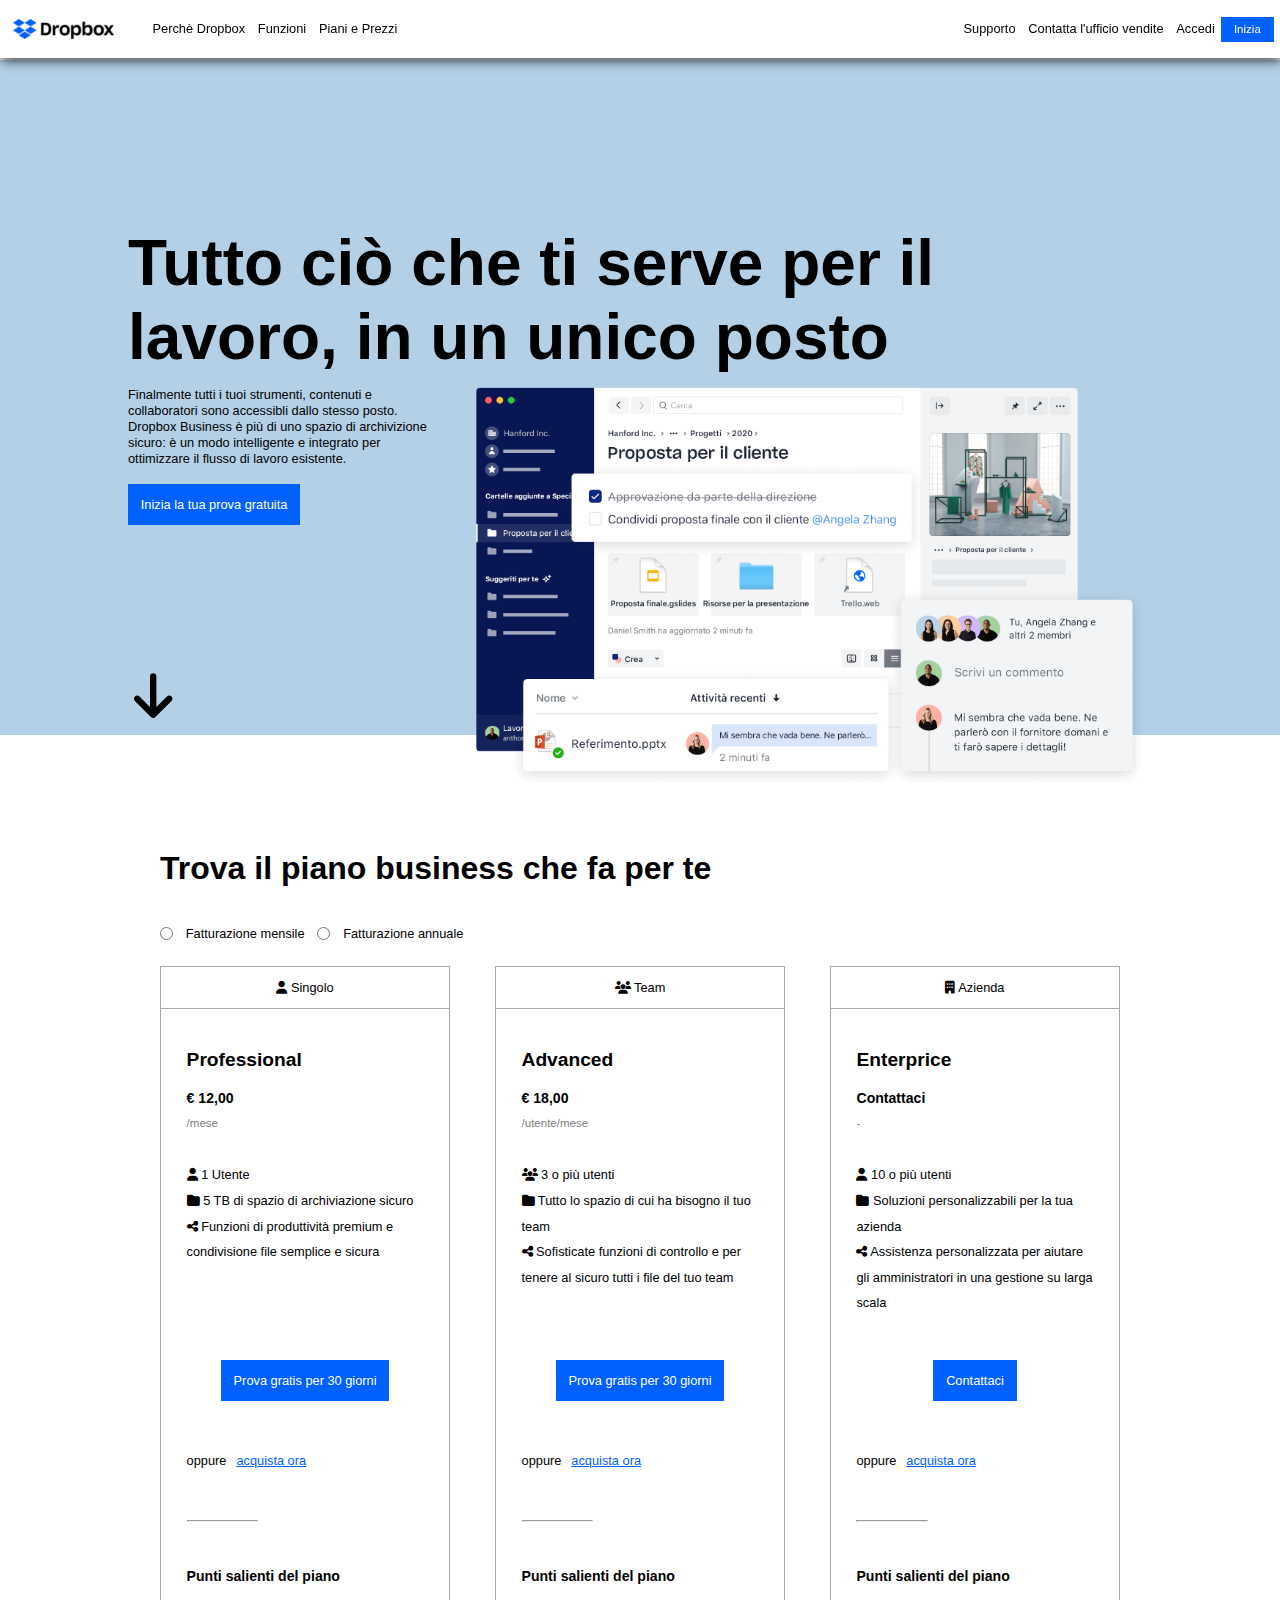
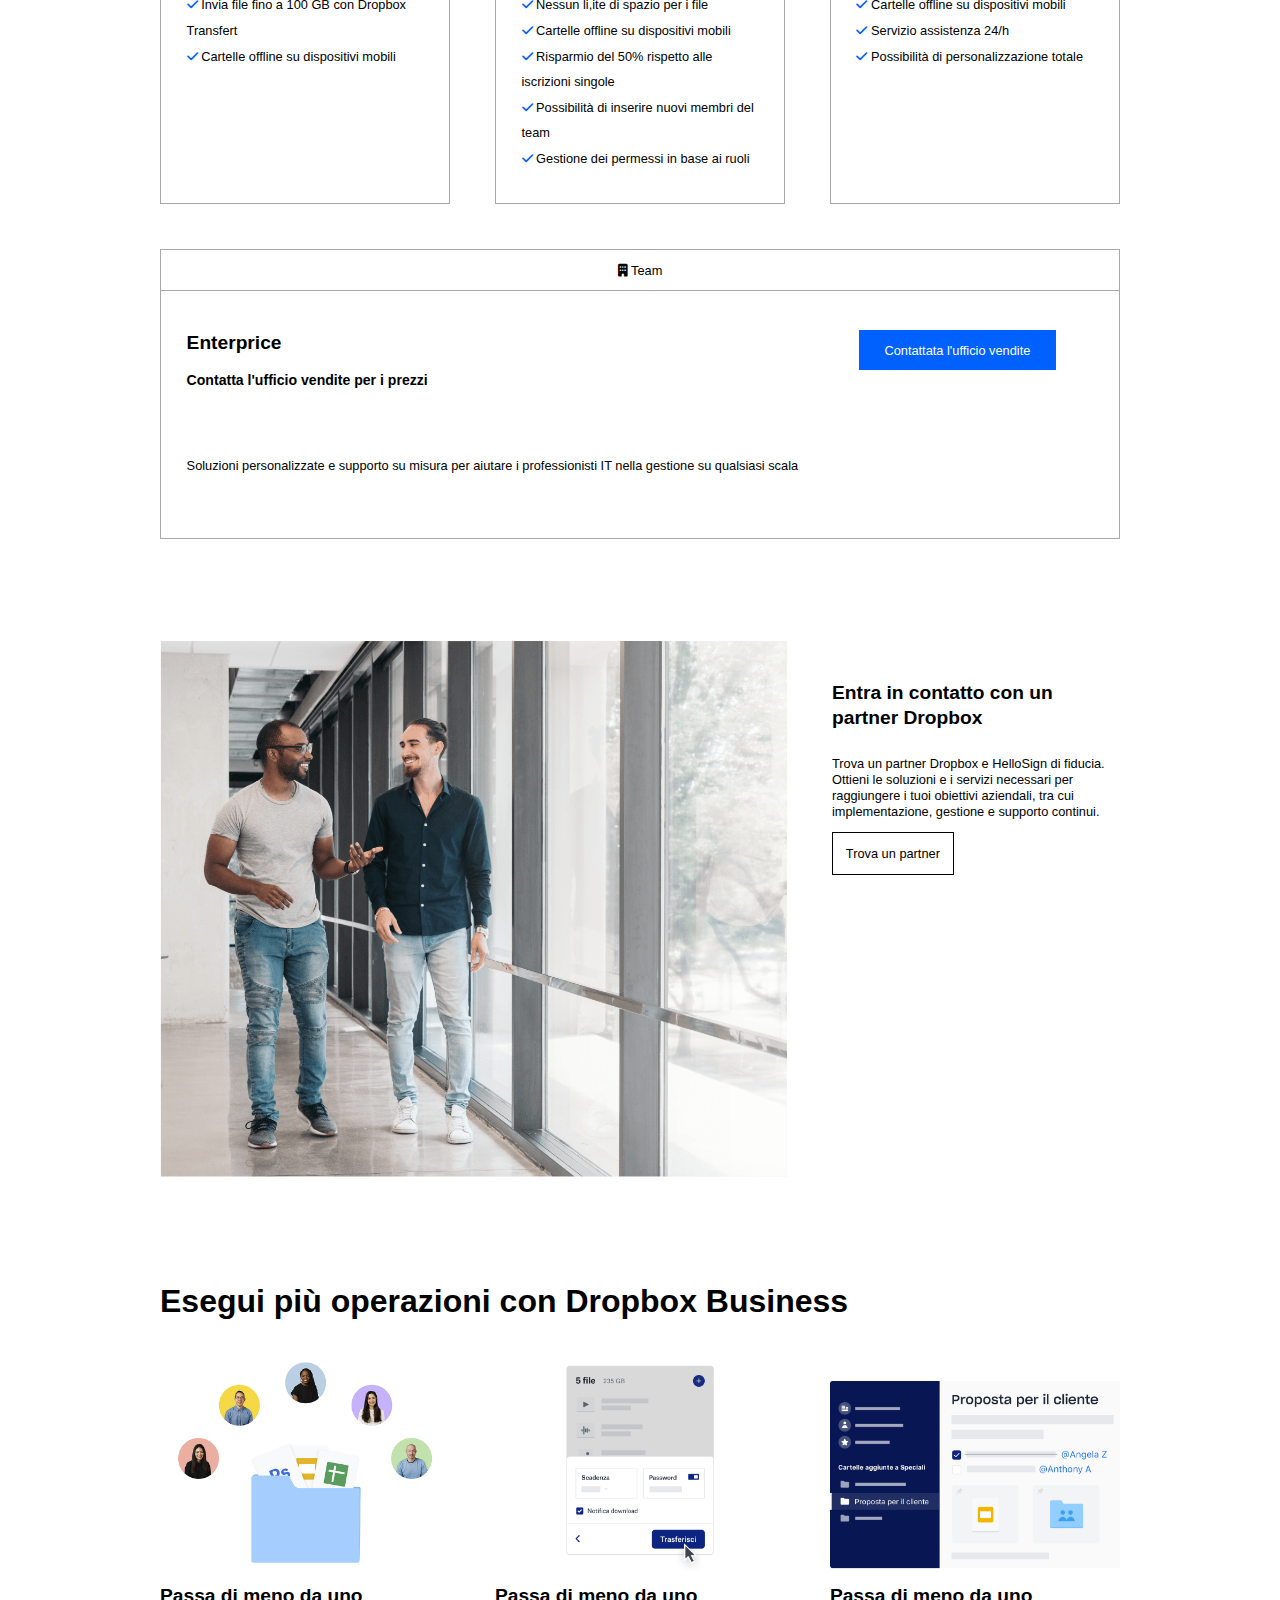
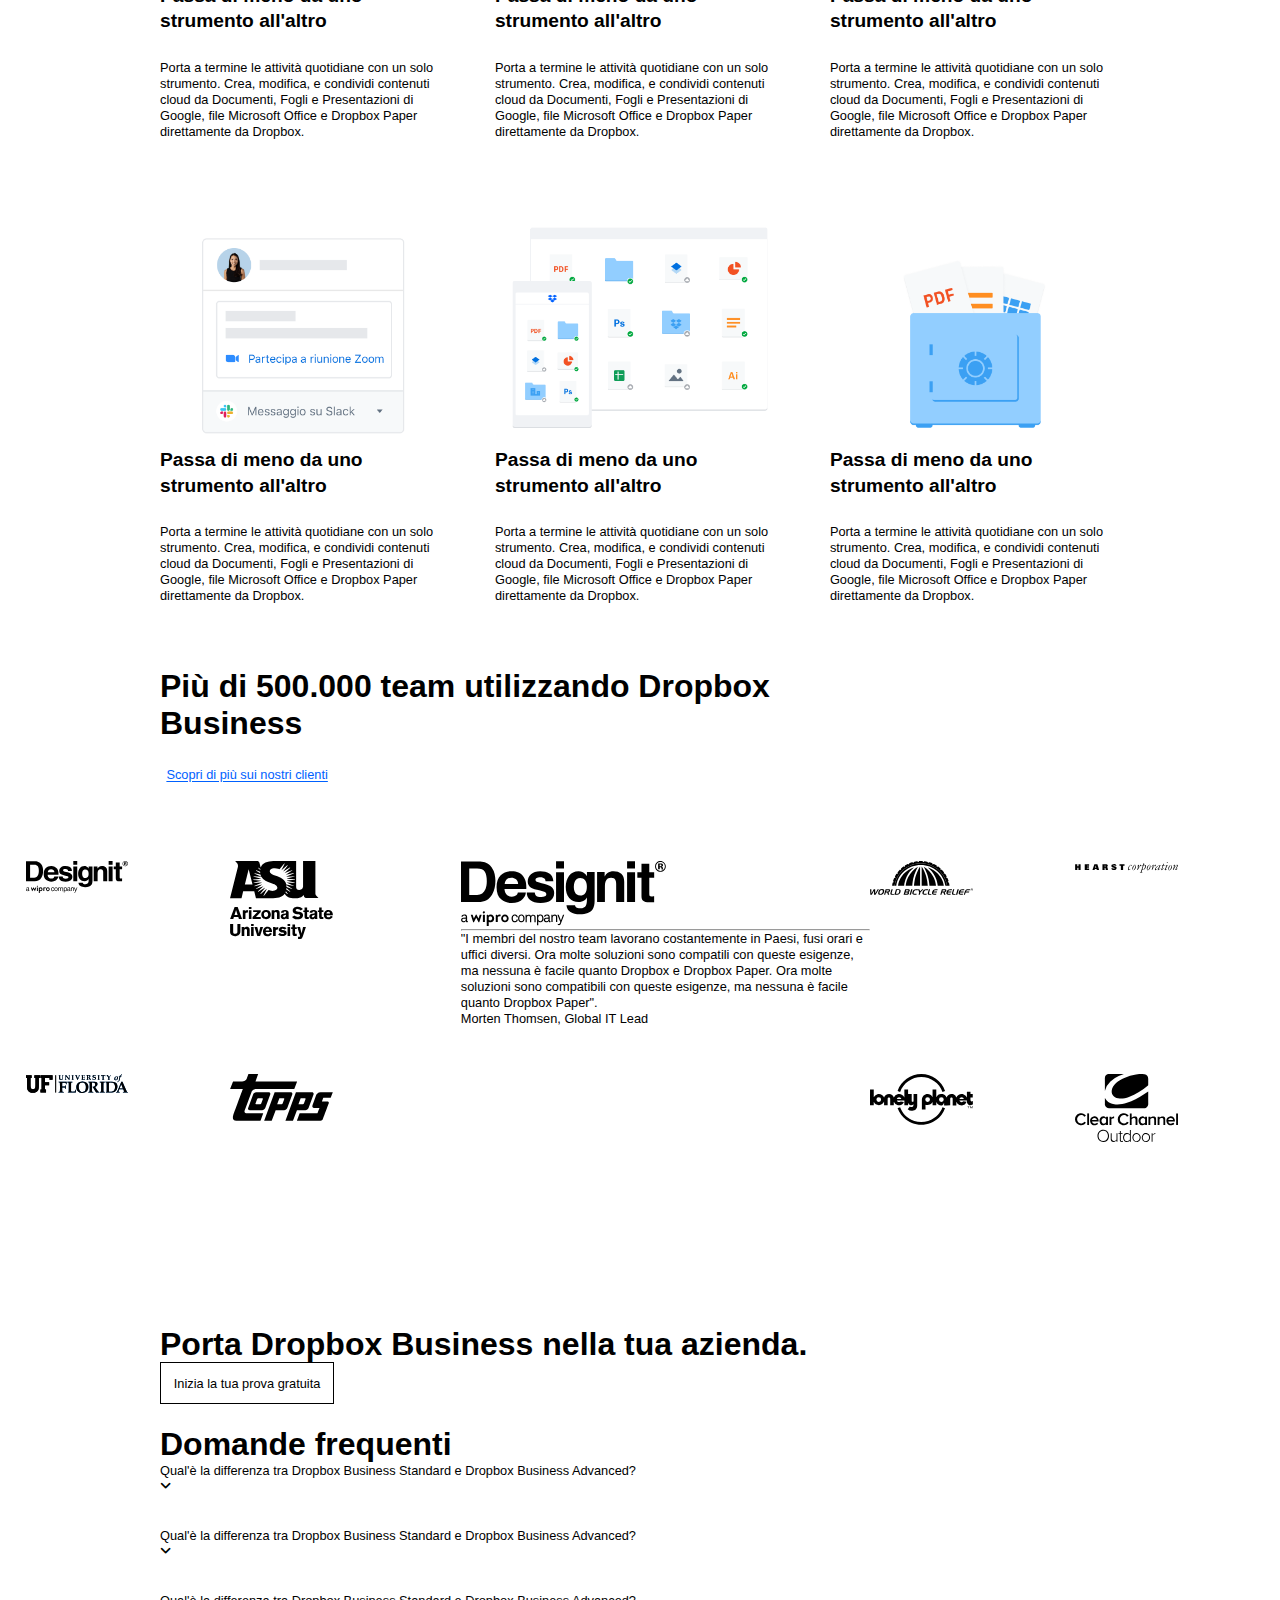
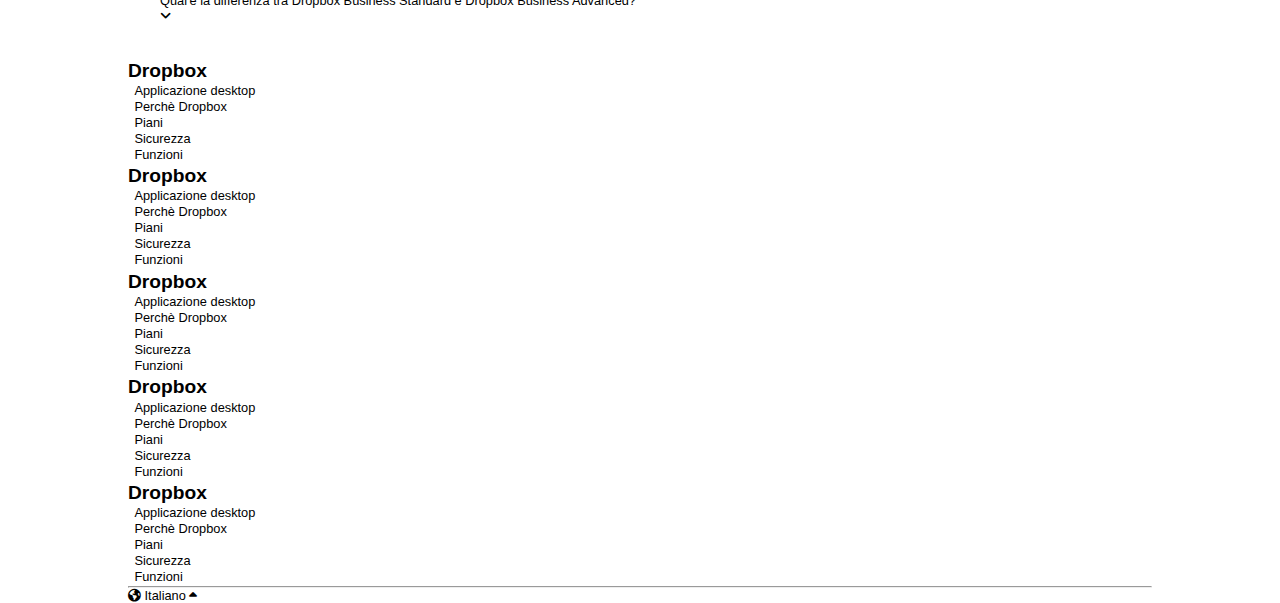
==== commit 32e2d671: "footer main" ====
--- a/index.html
+++ b/index.html
@@ -259,9 +259,9 @@
 
         <!--main footer area -->
 
-        <div class="section">
-            <div class="row">
-                <div class="col">
+        <div class="section padding-tb3">
+            <div class="row flex">
+                <div class="col wrapping flex flex-grow0 padding-lr2 padding-tb2">
                     <div class="square">
                         <img src="img/designit.svg" alt="designit">
                     </div>
@@ -275,13 +275,13 @@
                         <img src="img/topps.svg" alt="topps">
                     </div>
                 </div>
-                <div class="col">
-                    <img src="img/designit.svg" alt="designit">
+                <div class="col flex-grow0 ratio-square overflow">
+                    <img src="img/designit.svg" alt="designit" class="img-w-50">
                     <hr>
                     <p>"I membri del nostro team lavorano costantemente in Paesi, fusi orari e uffici diversi. Ora molte soluzioni sono compatili con queste esigenze, ma nessuna è facile quanto Dropbox e Dropbox Paper. Ora molte soluzioni sono compatibili con queste esigenze, ma nessuna è facile quanto Dropbox Paper".</p>
                     <p>Morten Thomsen, Global IT Lead</p>
                 </div>
-                <div class="col">
+                <div class="col wrapping flex flex-grow0">
                     <div class="square">
                         <img src="img/world_bicycle_relief.svg" alt="WBR">
                     </div>
--- a/css/style.css
+++ b/css/style.css
@@ -213,6 +213,10 @@
     flex-basis: calc((100% - (var(--gap2)*2))/3);
     flex-grow: 1;
 }
+.flex-grow0{
+    flex-basis: 0;
+    flex-grow: 1;
+}
 .border-card {
     border: 1px solid #a8a8a8;
 }
@@ -257,4 +261,21 @@
 }
 .fa-check {
     color: #0061ff;
+}
+.square {
+    width: 50%;
+    height: calc(100vw / 6);
+}
+.square img {
+    width: 100%;
+    max-width: 50%;
+}
+.img-w-50 {
+    width: 50%;
+}
+.ratio-square {
+    aspect-ratio: 1/1;
+}
+.overflow {
+    overflow: auto;
 }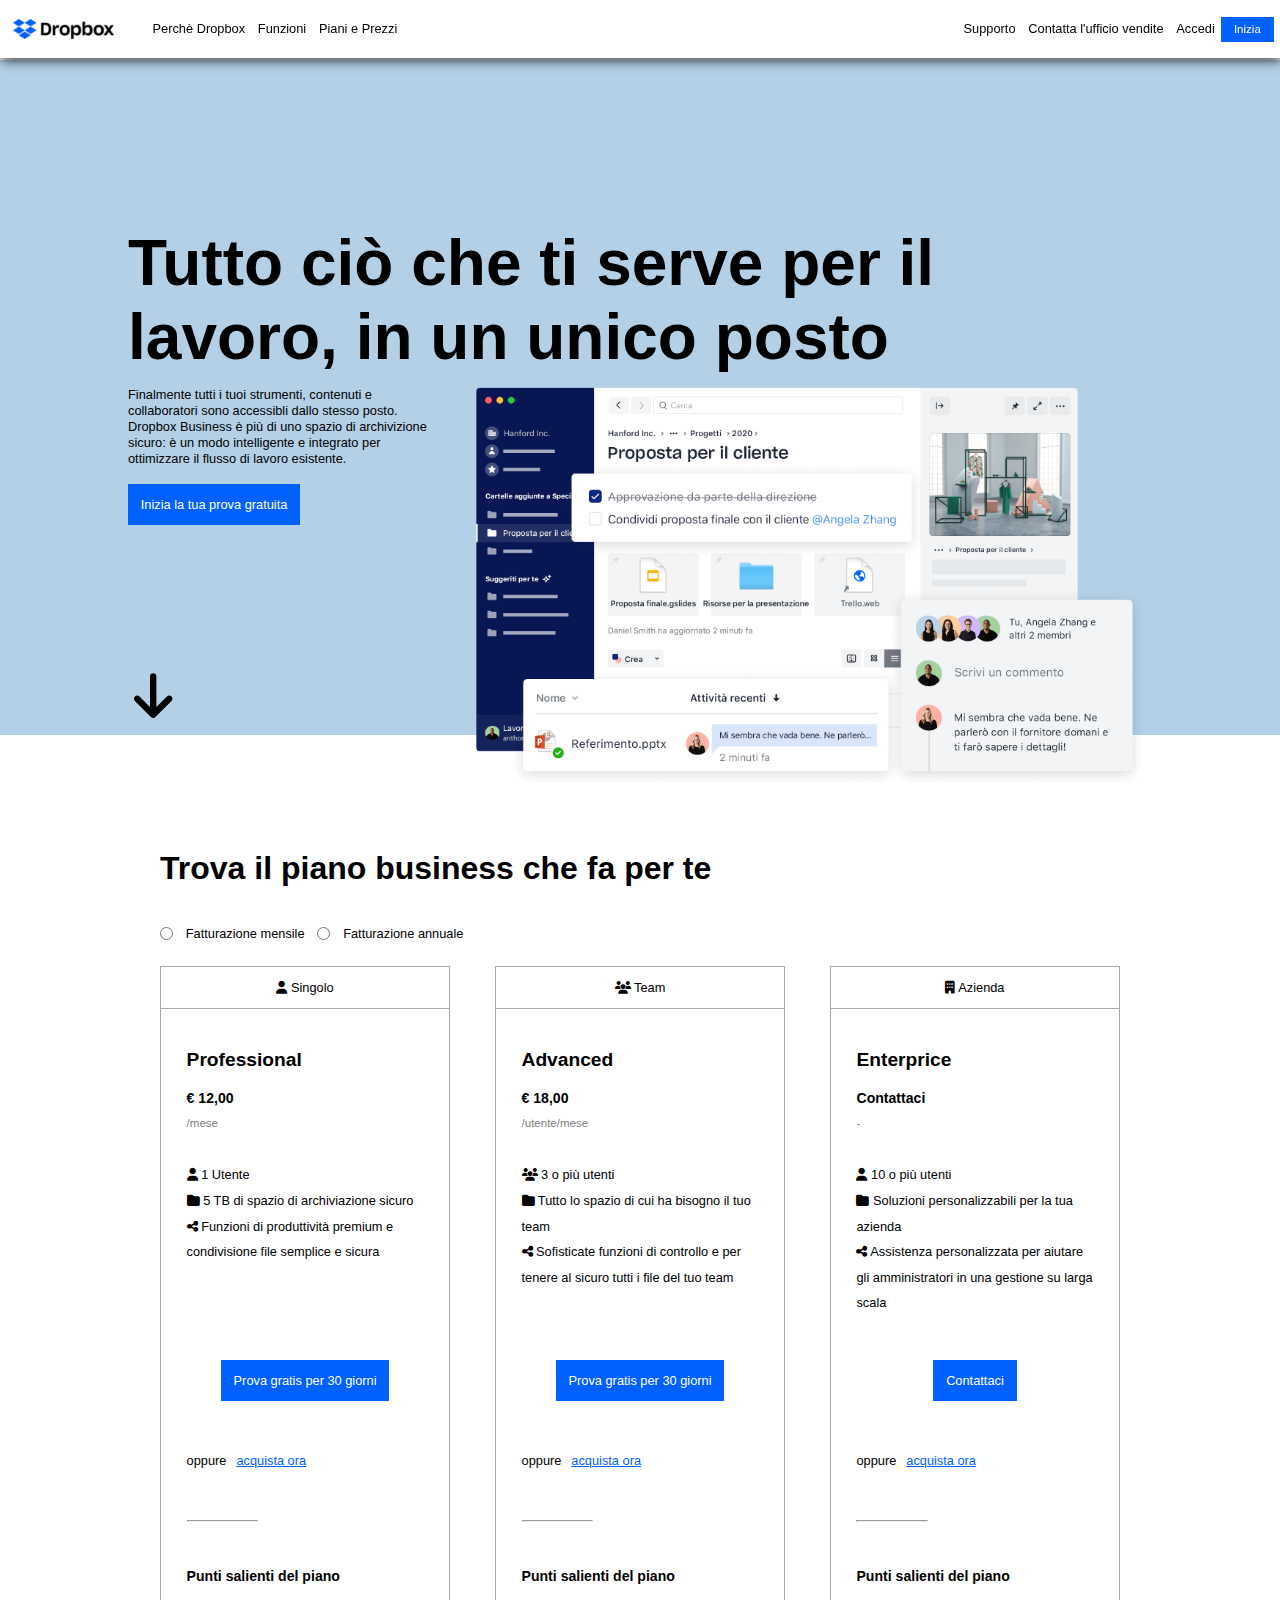
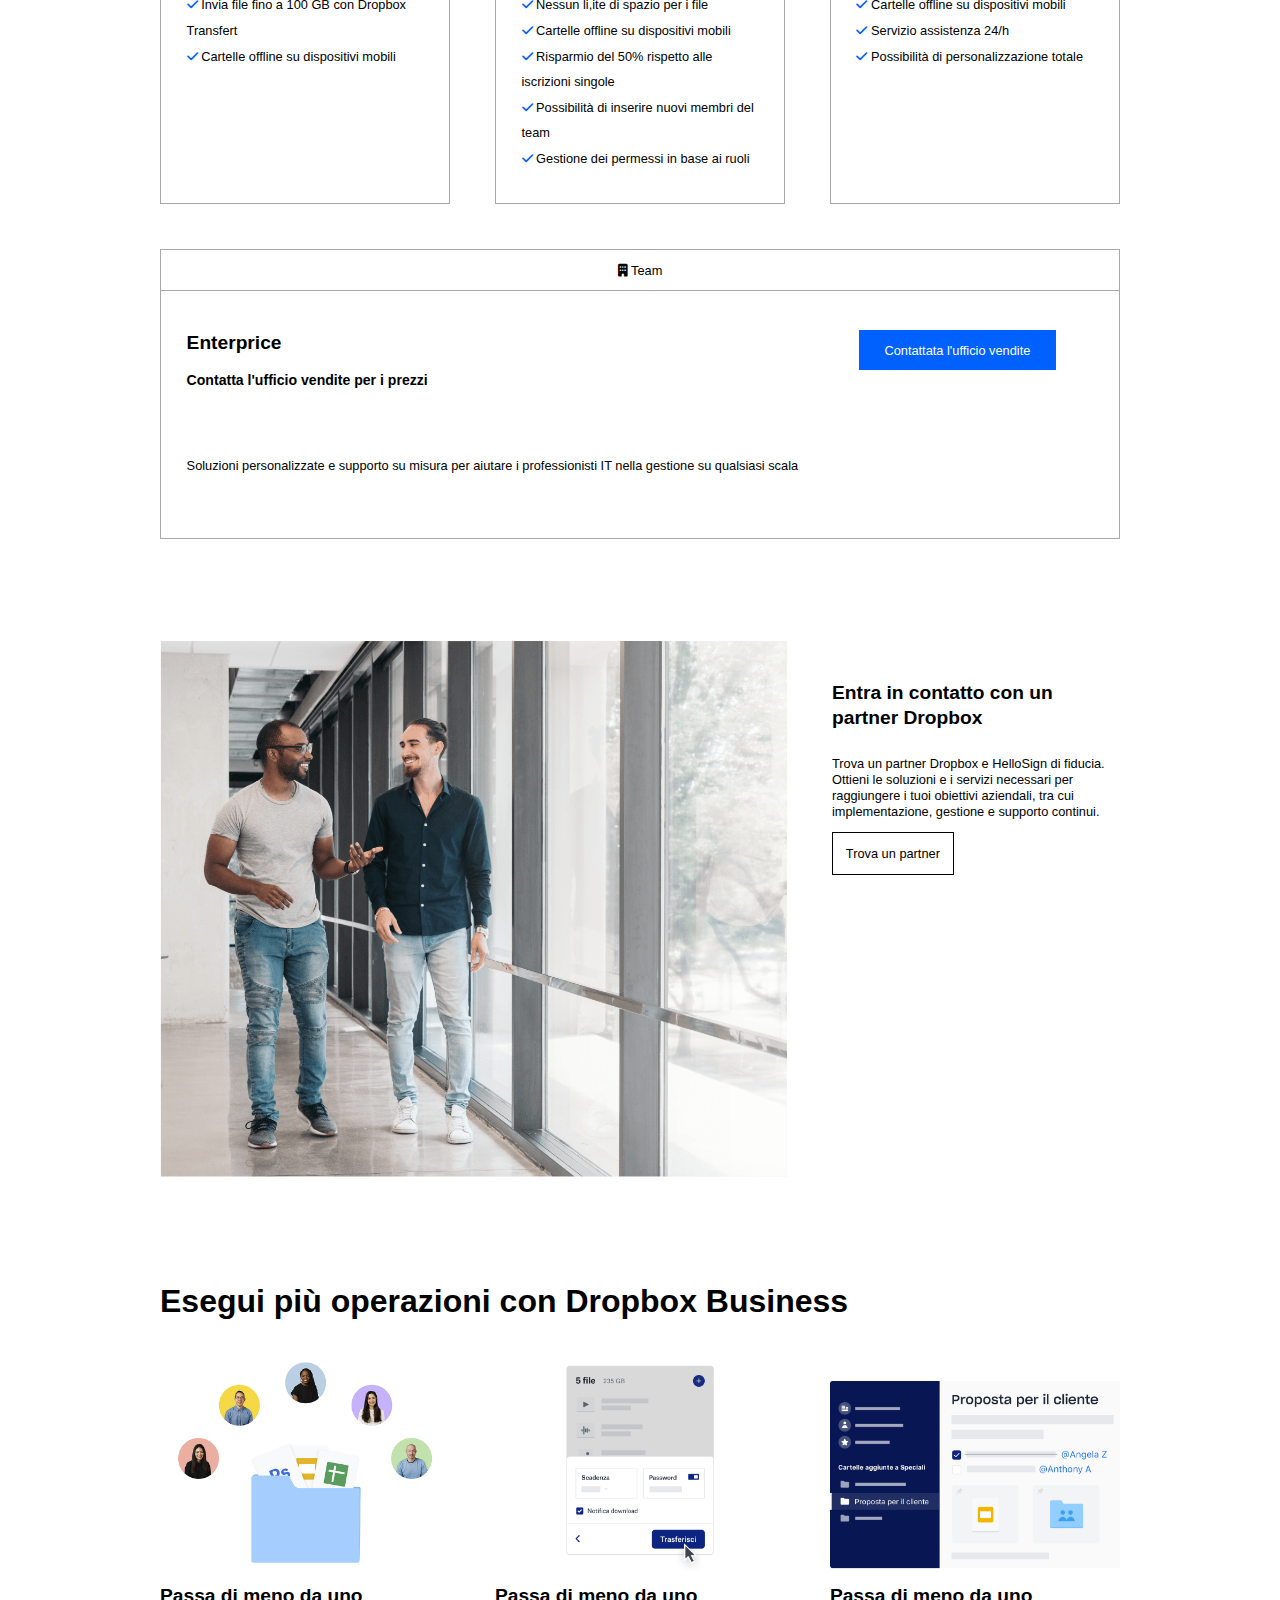
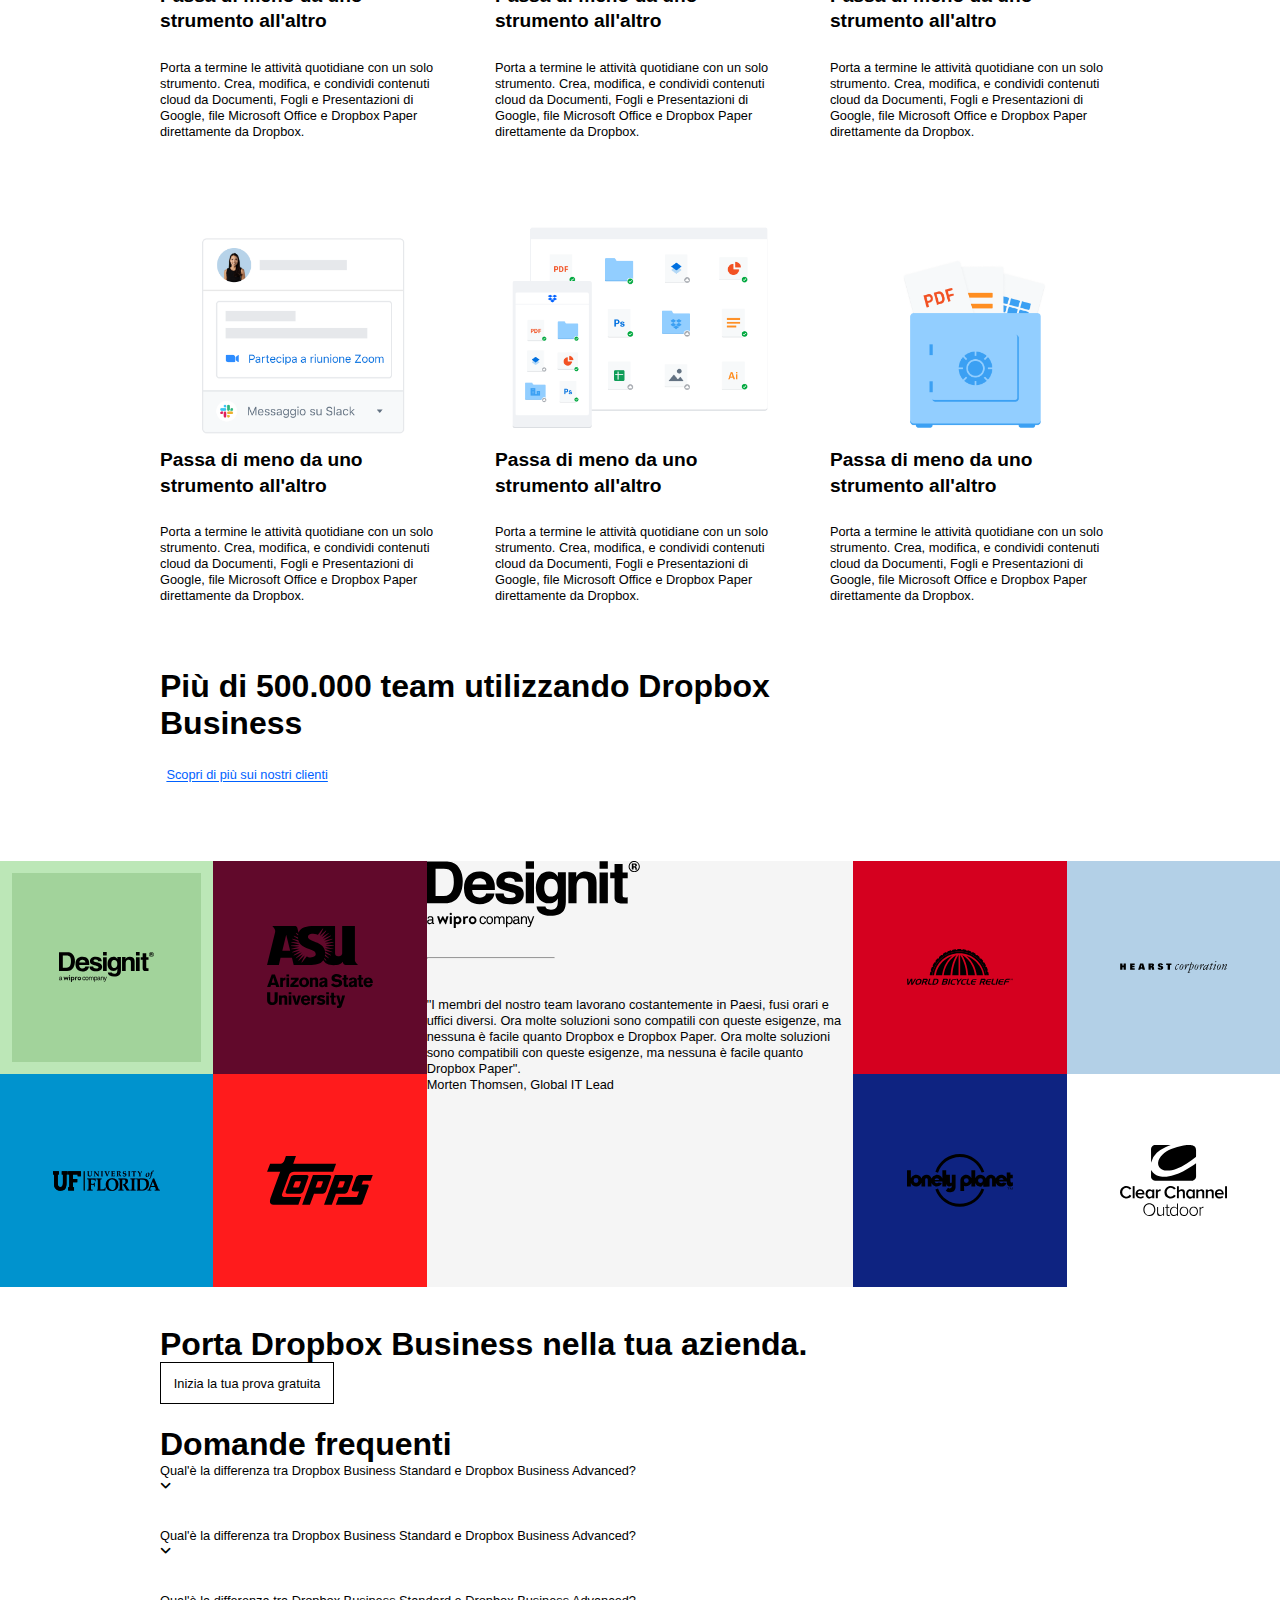
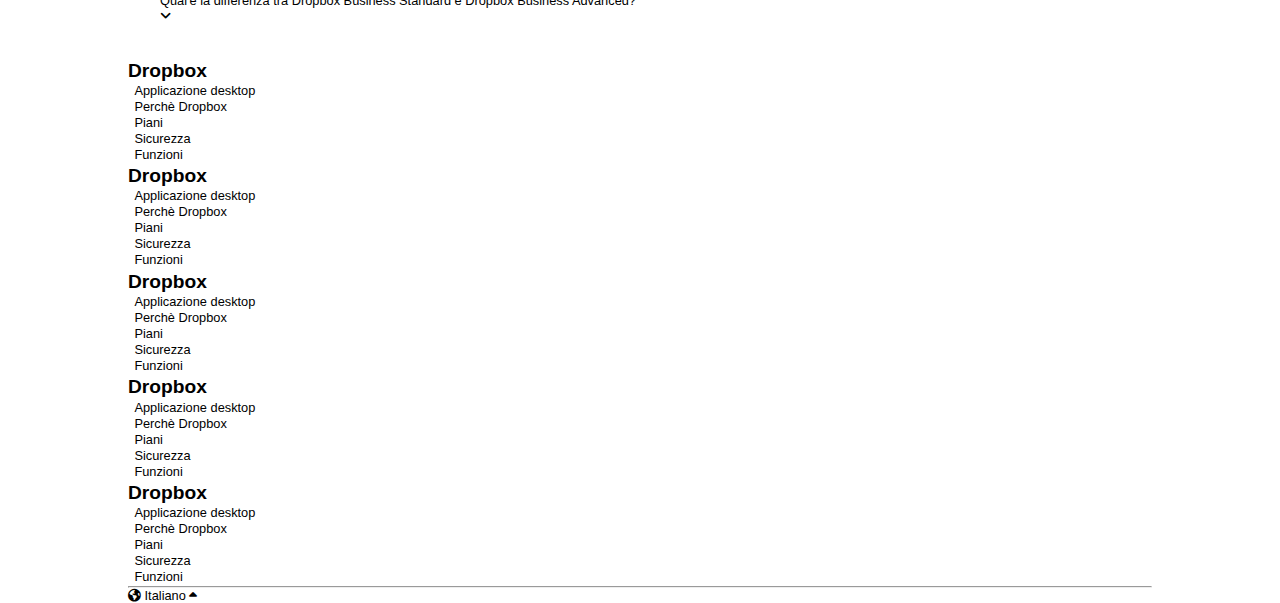
==== commit 75bd1d13: "first section main footer" ====
--- a/index.html
+++ b/index.html
@@ -261,37 +261,37 @@
 
         <div class="section padding-tb3">
             <div class="row flex">
-                <div class="col wrapping flex flex-grow0 padding-lr2 padding-tb2">
-                    <div class="square">
+                <div class="col wrapping flex flex-grow0">
+                    <div class="square flex align-content-center justify-center bg-green" style="border: 1rem solid #bce7b7;">
                         <img src="img/designit.svg" alt="designit">
                     </div>
-                    <div class="square">
+                    <div class="square flex align-content-center justify-center bg-brown">
                         <img src="img/arizona_state_university.svg" alt="ASU">
                     </div>
-                    <div class="square">
+                    <div class="square flex align-content-center justify-center bg-azure">
                         <img src="img/university_of_florida.svg" alt="UF">
                     </div>
-                    <div class="square">
+                    <div class="square flex align-content-center justify-center bg-orange">
                         <img src="img/topps.svg" alt="topps">
                     </div>
                 </div>
-                <div class="col flex-grow0 ratio-square overflow">
+                <div class="col flex-grow0 ratio-square overflow bg-gray">
                     <img src="img/designit.svg" alt="designit" class="img-w-50">
-                    <hr>
+                    <hr class="hr-small">
                     <p>"I membri del nostro team lavorano costantemente in Paesi, fusi orari e uffici diversi. Ora molte soluzioni sono compatili con queste esigenze, ma nessuna è facile quanto Dropbox e Dropbox Paper. Ora molte soluzioni sono compatibili con queste esigenze, ma nessuna è facile quanto Dropbox Paper".</p>
                     <p>Morten Thomsen, Global IT Lead</p>
                 </div>
                 <div class="col wrapping flex flex-grow0">
-                    <div class="square">
+                    <div class="square flex align-content-center justify-center bg-red">
                         <img src="img/world_bicycle_relief.svg" alt="WBR">
                     </div>
-                    <div class="square">
+                    <div class="square flex align-content-center justify-center jumbotron">
                         <img src="img/hearst_corp.svg" alt="HC">
                     </div>
-                    <div class="square">
+                    <div class="square flex align-content-center justify-center bg-blue">
                         <img src="img/lonely_planet.svg" alt="LP">
                     </div>
-                    <div class="square">
+                    <div class="square flex align-content-center justify-center bg-yellow">
                         <img src="img/clear_channel.svg" alt="clear channel">
                     </div>
                 </div>
--- a/css/style.css
+++ b/css/style.css
@@ -21,7 +21,33 @@
     --gray-color: #f5f5f5;
     --green-color:#a2d39b;
 }
-
+.bg-green{
+    background-color: var(--green-color);
+}
+.bg-brown{
+    background-color: var(--brown-color);
+}
+.bg-azure{
+    background-color: var(--azure-color);
+}
+.bg-orange{
+    background-color: var(--orange-color);
+}
+.bg-red{
+    background-color: var(--red-color);
+}
+.bg-green{
+    background-color: var(--green-color);
+}
+.bg-blue{
+    background-color: var(--blue-color);
+}
+.bg-yellow{
+    background-color: var(--yellow-color);
+}
+.bg-gray{
+    background-color: var(--gray-color);
+}
 /* tags selector */
 header {
     position: fixed;
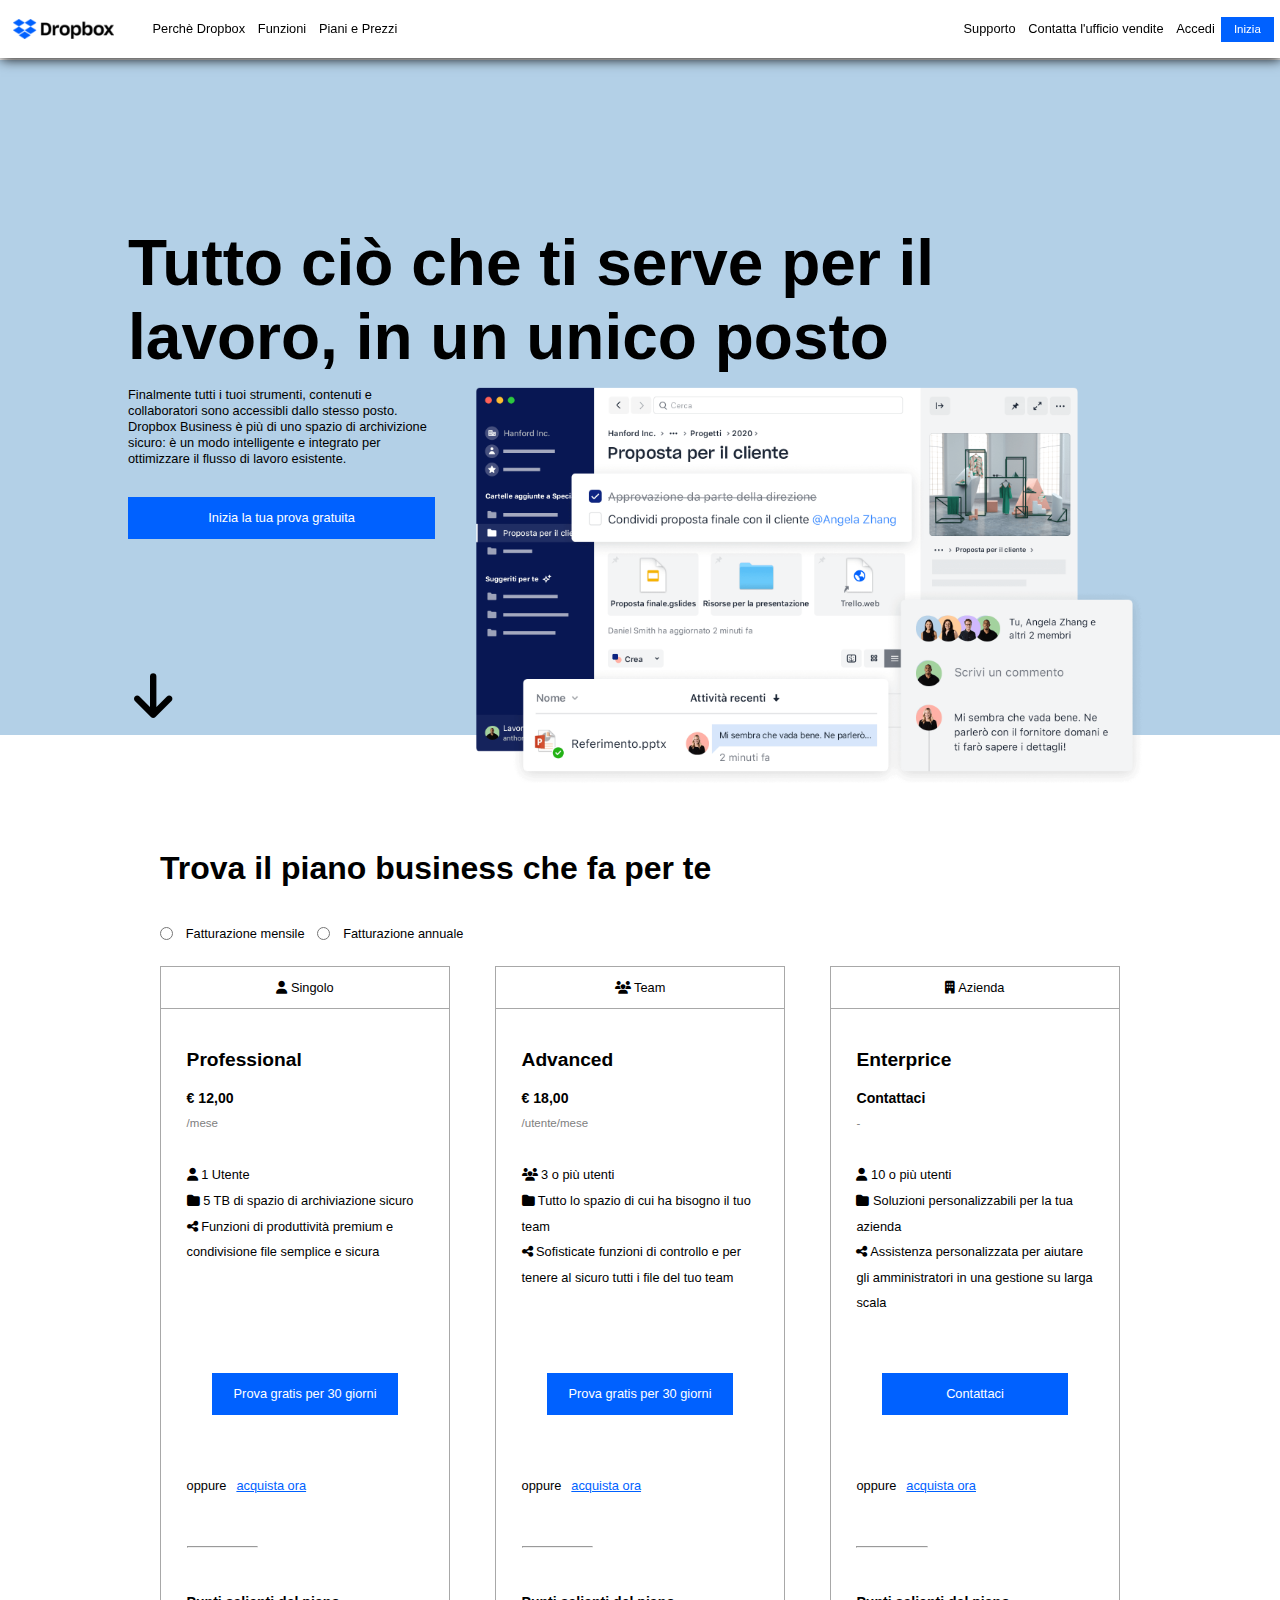
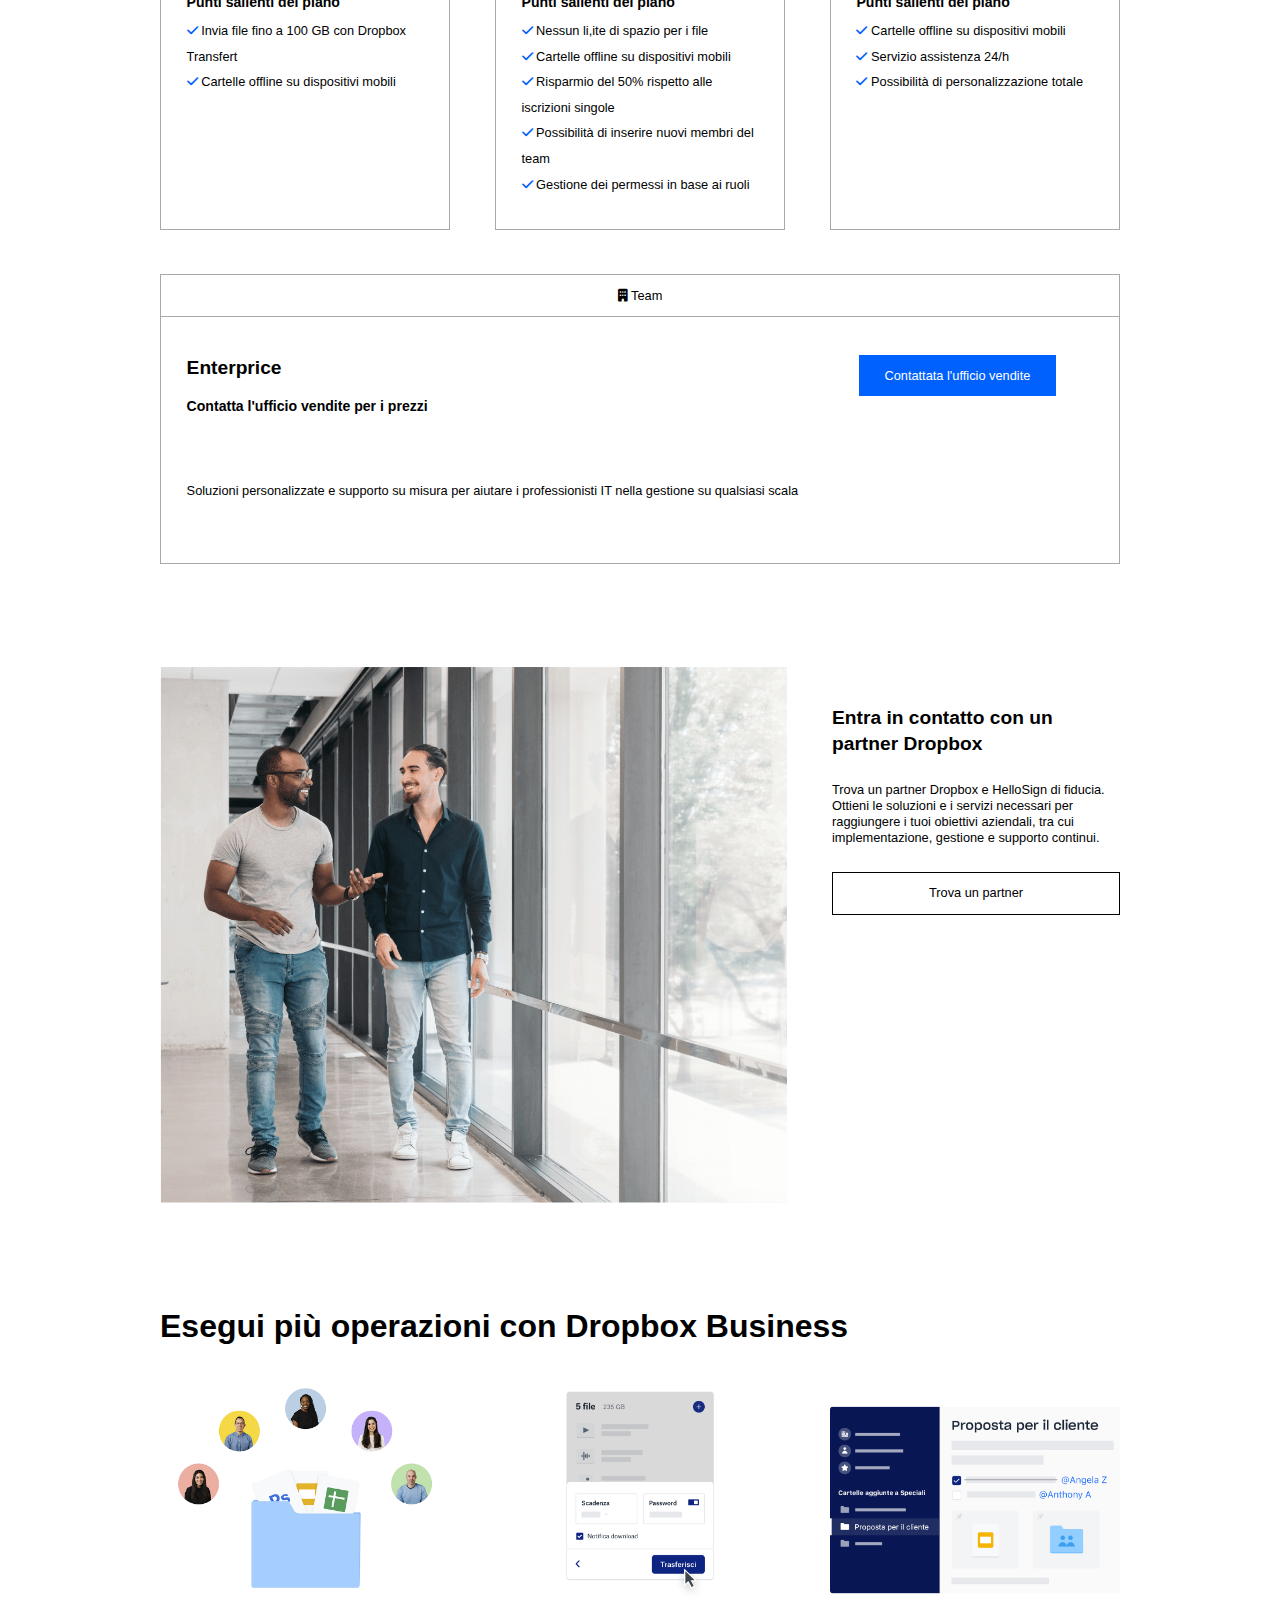
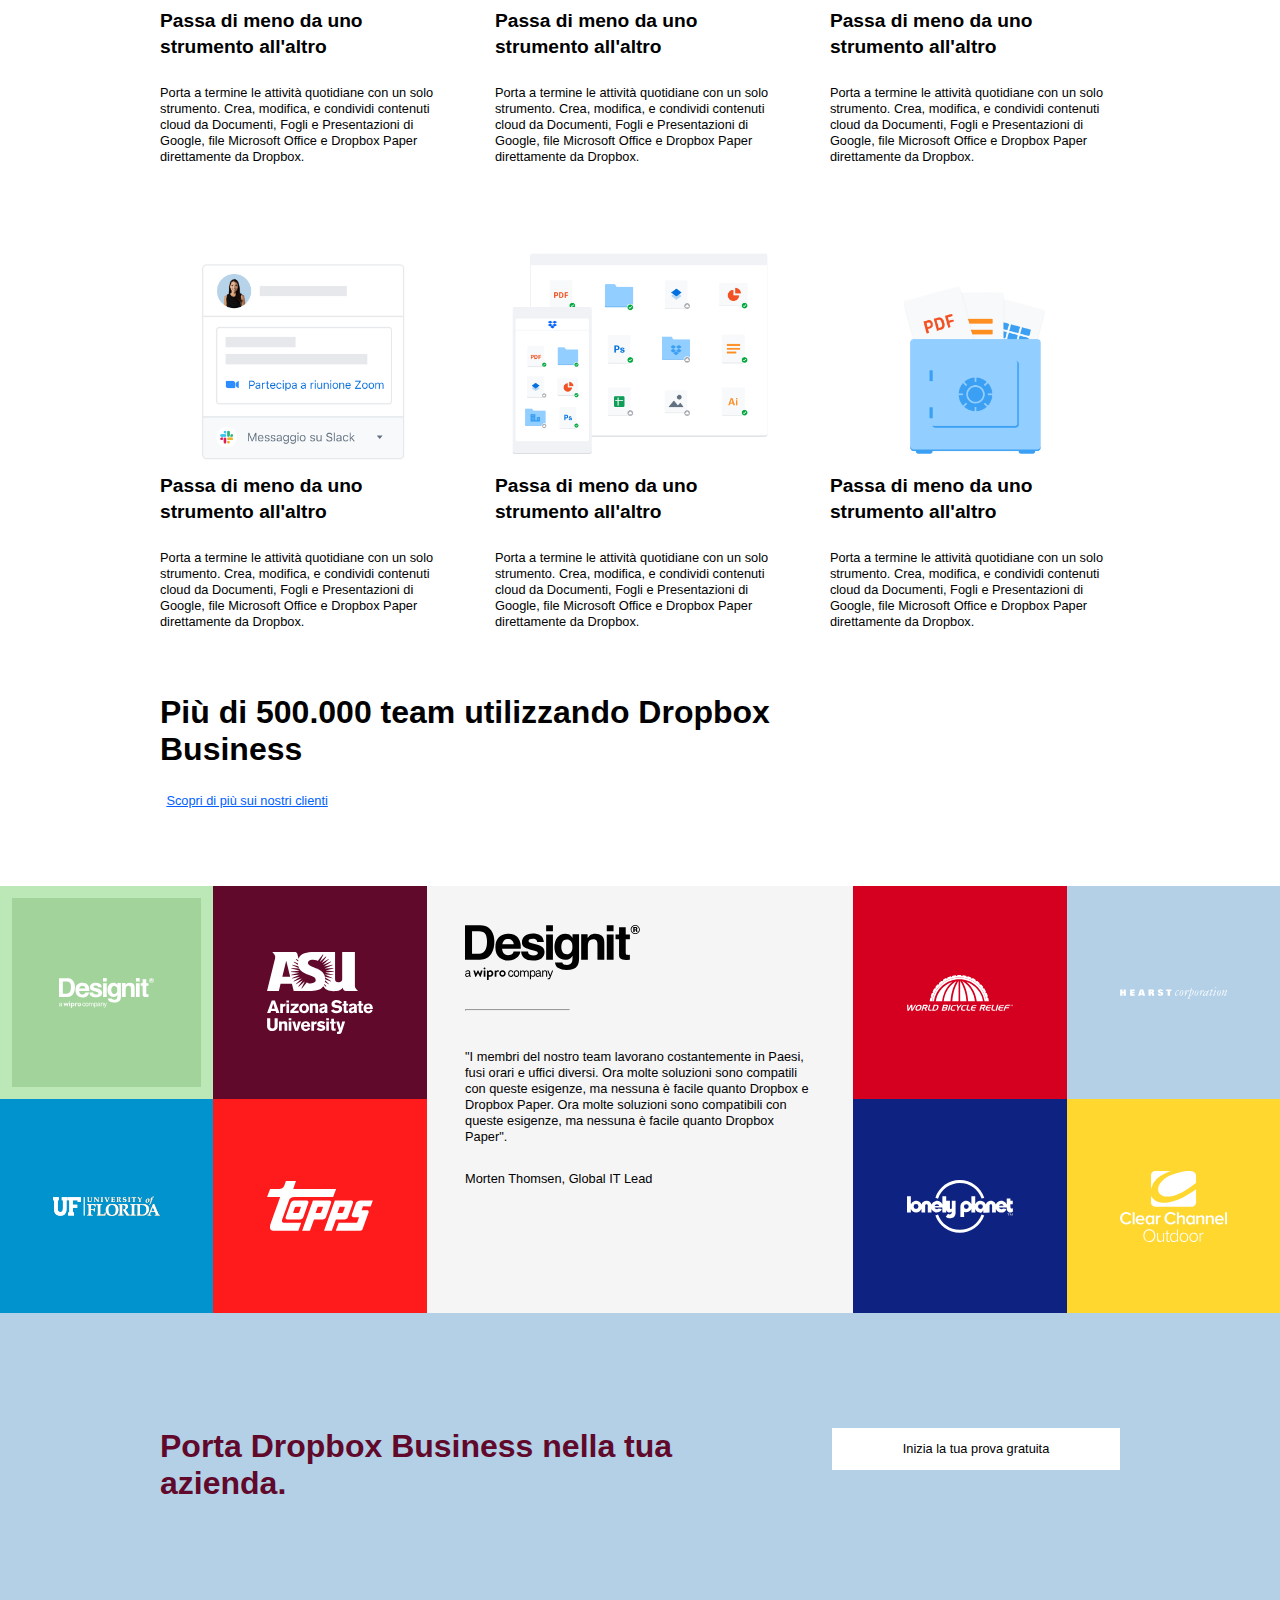
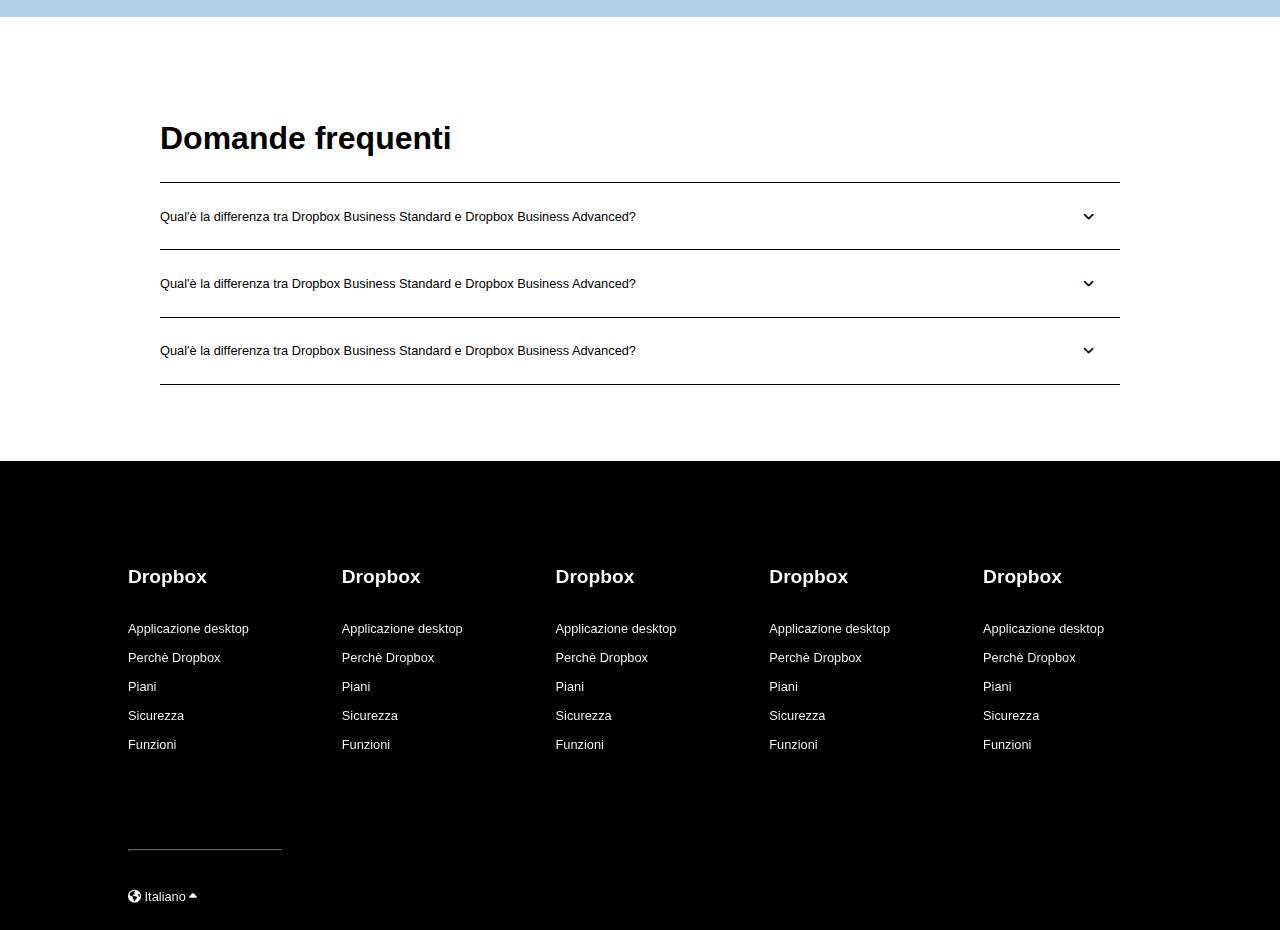
==== commit 2c23d46d: "end project" ====
--- a/index.html
+++ b/index.html
@@ -259,7 +259,7 @@
 
         <!--main footer area -->
 
-        <div class="section padding-tb3">
+        <div class="section padding-tb3" style="padding-bottom: 0;">
             <div class="row flex">
                 <div class="col wrapping flex flex-grow0">
                     <div class="square flex align-content-center justify-center bg-green" style="border: 1rem solid #bce7b7;">
@@ -276,10 +276,12 @@
                     </div>
                 </div>
                 <div class="col flex-grow0 ratio-square overflow bg-gray">
-                    <img src="img/designit.svg" alt="designit" class="img-w-50">
-                    <hr class="hr-small">
-                    <p>"I membri del nostro team lavorano costantemente in Paesi, fusi orari e uffici diversi. Ora molte soluzioni sono compatili con queste esigenze, ma nessuna è facile quanto Dropbox e Dropbox Paper. Ora molte soluzioni sono compatibili con queste esigenze, ma nessuna è facile quanto Dropbox Paper".</p>
-                    <p>Morten Thomsen, Global IT Lead</p>
+                    <div class="padding-lr3 padding-tb3">
+                        <img src="img/designit.svg" alt="designit" class="img-w-50">
+                        <hr class="hr-small">
+                        <p>"I membri del nostro team lavorano costantemente in Paesi, fusi orari e uffici diversi. Ora molte soluzioni sono compatili con queste esigenze, ma nessuna è facile quanto Dropbox e Dropbox Paper. Ora molte soluzioni sono compatibili con queste esigenze, ma nessuna è facile quanto Dropbox Paper".</p>
+                        <p class="padding-tb">Morten Thomsen, Global IT Lead</p>
+                    </div>
                 </div>
                 <div class="col wrapping flex flex-grow0">
                     <div class="square flex align-content-center justify-center bg-red">
@@ -297,43 +299,43 @@
                 </div>
             </div>
         </div>
-        <div class="section">
-            <div class="container">
-                <div class="row">
-                    <div class="col col-lg">
-                        <h2>Porta Dropbox Business nella tua azienda.</h2>
-                    </div>
-                    <div class="col col-sm">
-                        <a href="#" class="btn btn-light btn-lg">Inizia la tua prova gratuita</a>
-                    </div>
-                </div>
-            </div>
-        </div>
-        <div class="section">
-            <div class="container">
-                <h2>Domande frequenti</h2>
-                <div class="row">
-                    <div class="col-col-lg">
+        <div class="section padding-tb3 jumbotron">
+            <div class="container" style="padding-top:6rem; padding-bottom: 6rem">
+                <div class="row flex gap-2">
+                    <div class="col col-lg align-content-center">
+                        <h2 style="color: var(--brown-color);">Porta Dropbox Business nella tua azienda.</h2>
+                    </div>
+                    <div class="col col-sm align-content-center">
+                        <a href="#" class="btn btn-light btn-lg" style="border: none; display: block;">Inizia la tua prova gratuita</a>
+                    </div>
+                </div>
+            </div>
+        </div>
+        <div class="section padding-tb3">
+            <div class="container padding-tb3">
+                <h2 class="padding-tb">Domande frequenti</h2>
+                <div class="row flex gap-2" style="border-top: 1px solid black;">
+                    <div class="col col-lg padding-tb">
                         <span>Qual'è la differenza tra Dropbox Business Standard e Dropbox Business Advanced?</span>
                     </div>
-                    <div class="col col-sm">
-                        <i class="fa-solid fa-angle-down"></i>
-                    </div>
-                </div>
-                <div class="row">
-                    <div class="col-col-lg">
+                    <div class="col col-sm padding-tb text-right" style="padding-right: 2rem;">
+                        <span><i class="fa-solid fa-angle-down"></i></span>
+                    </div>
+                </div>
+                <div class="row flex gap-2" style="border-top: 1px solid black; border-bottom: 1px solid black;">
+                    <div class="col col-lg padding-tb">
                         <span>Qual'è la differenza tra Dropbox Business Standard e Dropbox Business Advanced?</span>
                     </div>
-                    <div class="col col-sm">
-                        <i class="fa-solid fa-angle-down"></i>
-                    </div>
-                </div>
-                <div class="row">
-                    <div class="col-col-lg">
+                    <div class="col col-sm padding-tb text-right" style="padding-right: 2rem;">
+                        <span><i class="fa-solid fa-angle-down"></i></span>
+                    </div>
+                </div>
+                <div class="row flex gap-2" style="border-bottom: 1px solid black;">
+                    <div class="col col-lg padding-tb">
                         <span>Qual'è la differenza tra Dropbox Business Standard e Dropbox Business Advanced?</span>
                     </div>
-                    <div class="col col-sm">
-                        <i class="fa-solid fa-angle-down"></i>
+                    <div class="col col-sm padding-tb text-right" style="padding-right: 2rem;">
+                        <span><i class="fa-solid fa-angle-down"></i></span>
                     </div>
                 </div>
             </div>
@@ -342,11 +344,11 @@
 
     <!-- footer -->
     <footer>
-        <div class="section">
-            <div class="container-lg">
-                <div class="row">
-                    <div class="col">
-                        <h3>Dropbox</h3>
+        <div class="section" style="filter: invert(1); padding-top: 3rem;">
+            <div class="container-lg padding-tb3">
+                <div class="row flex gap-2">
+                    <div class="col flex-grow0 ">
+                        <h3 class="padding-tb">Dropbox</h3>
                         <ul>
                             <li><a href="#">Applicazione desktop</a></li>
                             <li><a href="#">Perchè Dropbox</a></li>
@@ -355,8 +357,8 @@
                             <li><a href="#">Funzioni</a></li>
                         </ul>
                     </div>
-                    <div class="col">
-                        <h3>Dropbox</h3>
+                    <div class="col flex-grow0 ">
+                        <h3 class="padding-tb">Dropbox</h3>
                         <ul>
                             <li><a href="#">Applicazione desktop</a></li>
                             <li><a href="#">Perchè Dropbox</a></li>
@@ -365,8 +367,8 @@
                             <li><a href="#">Funzioni</a></li>
                         </ul>
                     </div>
-                    <div class="col">
-                        <h3>Dropbox</h3>
+                    <div class="col flex-grow0 ">
+                        <h3 class="padding-tb">Dropbox</h3>
                         <ul>
                             <li><a href="#">Applicazione desktop</a></li>
                             <li><a href="#">Perchè Dropbox</a></li>
@@ -375,8 +377,8 @@
                             <li><a href="#">Funzioni</a></li>
                         </ul>
                     </div>
-                    <div class="col">
-                        <h3>Dropbox</h3>
+                    <div class="col flex-grow0 ">
+                        <h3 class="padding-tb">Dropbox</h3>
                         <ul>
                             <li><a href="#">Applicazione desktop</a></li>
                             <li><a href="#">Perchè Dropbox</a></li>
@@ -385,8 +387,8 @@
                             <li><a href="#">Funzioni</a></li>
                         </ul>
                     </div>
-                    <div class="col">
-                        <h3>Dropbox</h3>
+                    <div class="col flex-grow0 ">
+                        <h3 class="padding-tb">Dropbox</h3>
                         <ul>
                             <li><a href="#">Applicazione desktop</a></li>
                             <li><a href="#">Perchè Dropbox</a></li>
@@ -396,7 +398,10 @@
                         </ul>
                     </div>
                 </div>
-                <hr>
+            </div>    
+            
+            <div class="container-lg padding-tb">
+                <hr class="hr-small" style="width: 15%;">
                 <div class="language"><i class="fa-solid fa-earth-americas"></i> Italiano <i class="fa-solid fa-caret-up"></i></div>
             </div>
         </div>
--- a/css/style.css
+++ b/css/style.css
@@ -7,7 +7,7 @@
     font-family: sans-serif;
     font-size: .8rem;
 }
-
+/* set color */
 :root {
     --btn-color: #0061ff;
     --jumbotron-bg:#b3d0e7;
@@ -21,6 +21,7 @@
     --gray-color: #f5f5f5;
     --green-color:#a2d39b;
 }
+/* set bg color */
 .bg-green{
     background-color: var(--green-color);
 }
@@ -43,11 +44,13 @@
     background-color: var(--blue-color);
 }
 .bg-yellow{
-    background-color: var(--yellow-color);
+    background-color: var(--lemon-color);
 }
 .bg-gray{
     background-color: var(--gray-color);
 }
+/* set bg color */
+
 /* tags selector */
 header {
     position: fixed;
@@ -61,6 +64,9 @@
 main {
     padding-top: 60px;
 }
+footer {
+    background-color: var(--black-color);
+}
 a {
     padding: .5rem .5rem;
     text-decoration: none;
@@ -115,6 +121,10 @@
     padding-top: 1rem;
     padding-bottom: 1rem;
 }
+.padding-lr3 {
+    padding-left: 3rem;
+    padding-right: 3rem;
+}
 .padding-lr2 {
     padding-left: 2rem;
     padding-right: 2rem;
@@ -161,6 +171,7 @@
 .align-self-center {
     align-self: center;
 }
+
 .col {
     min-height: 50px;
 }
@@ -174,6 +185,7 @@
 .btn-lg {
     padding: 1rem;
     font-size: 1rem;
+    display: block;
 }
 .btn-xl {
     padding: 1rem 2rem;
@@ -295,6 +307,7 @@
 .square img {
     width: 100%;
     max-width: 50%;
+    filter: invert(1);
 }
 .img-w-50 {
     width: 50%;
@@ -304,4 +317,13 @@
 }
 .overflow {
     overflow: auto;
+}
+.text-right {
+    text-align: right;
+}
+
+/* footer style */
+footer ul li a{
+    padding-left: 0;
+    display: block;
 }